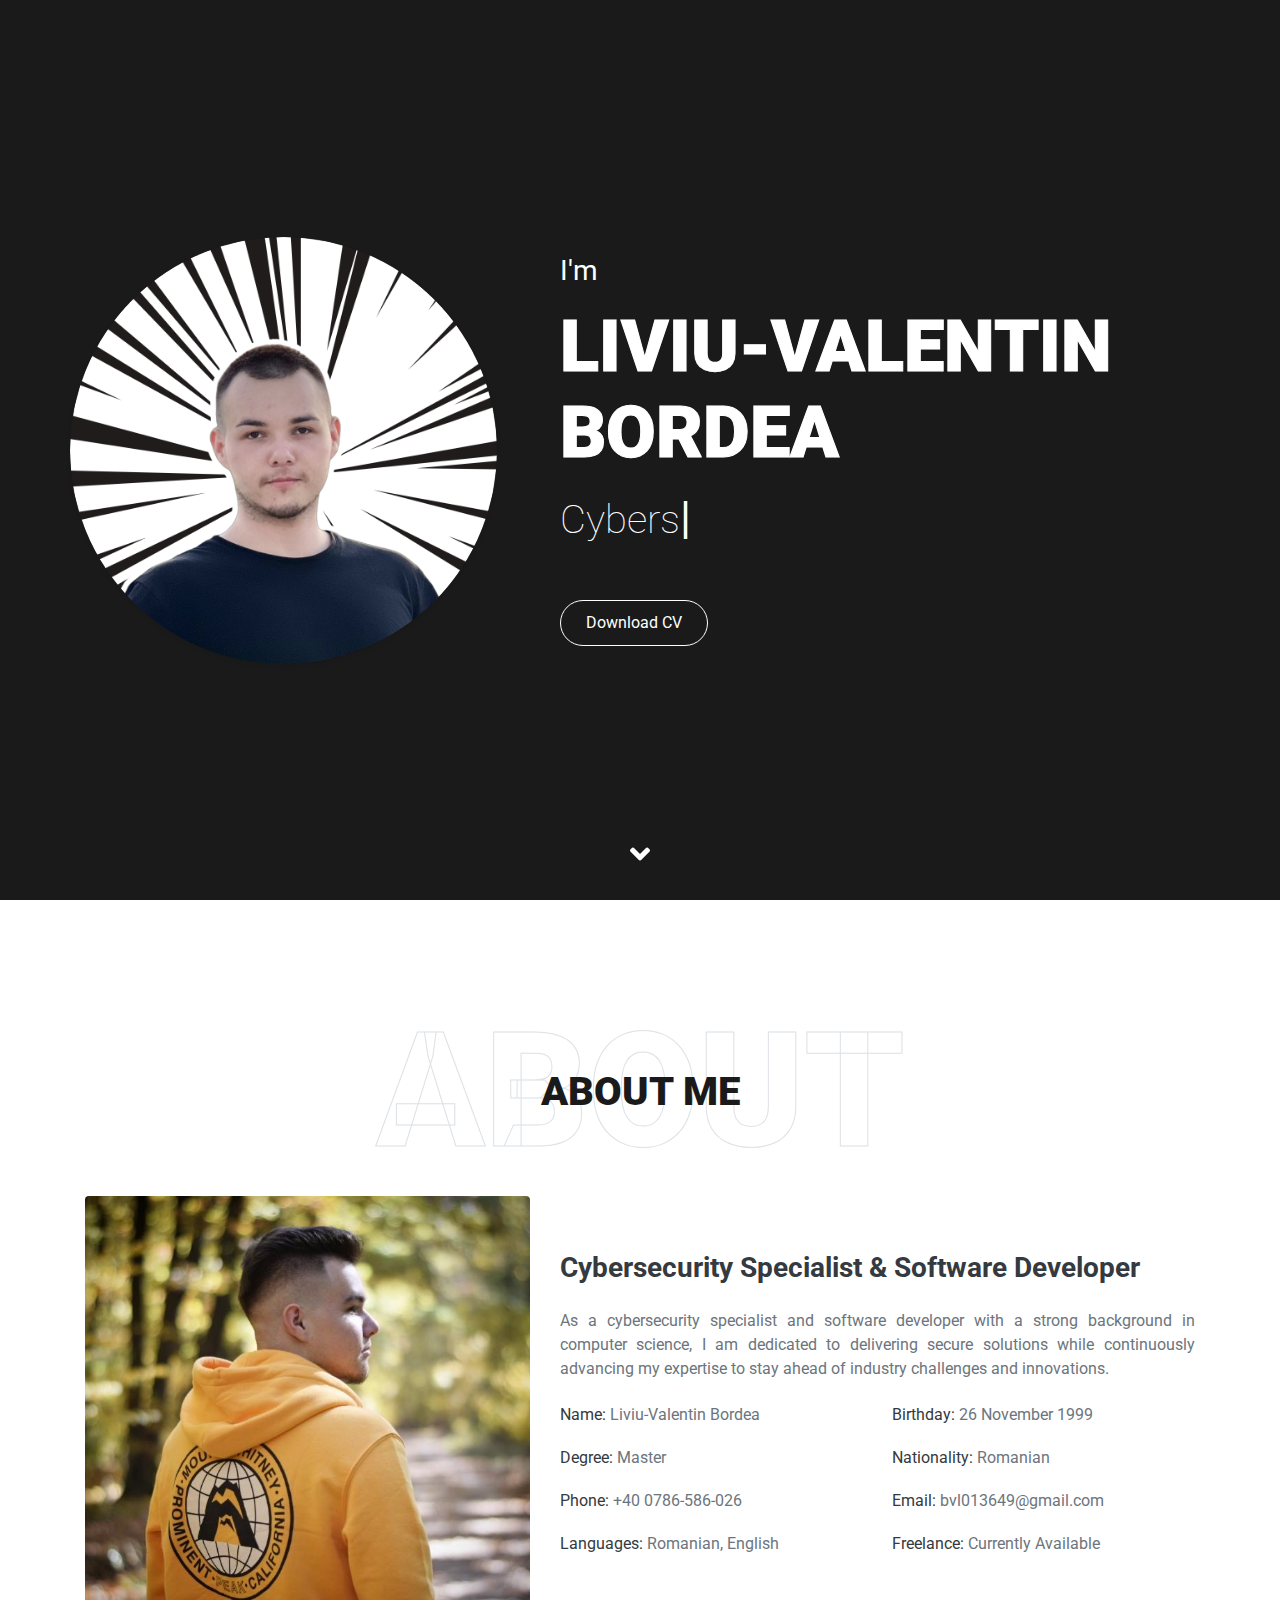
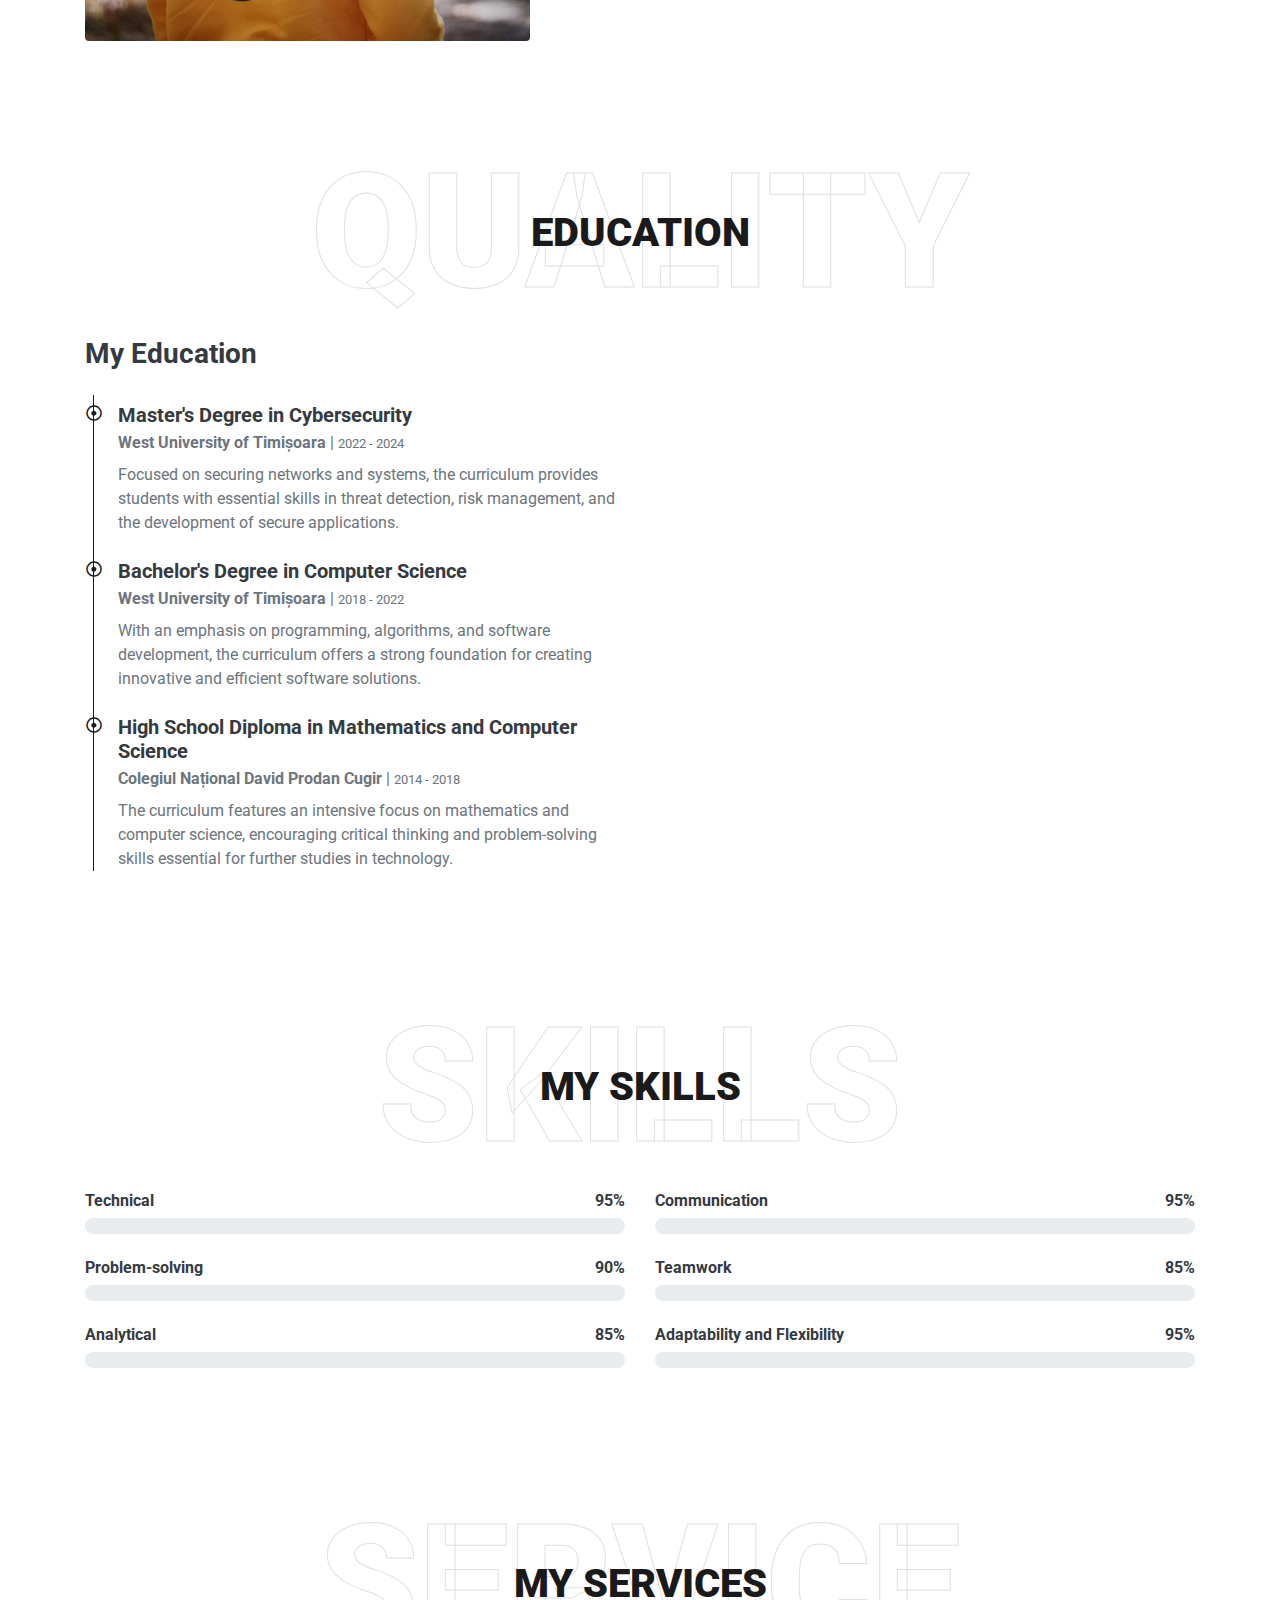
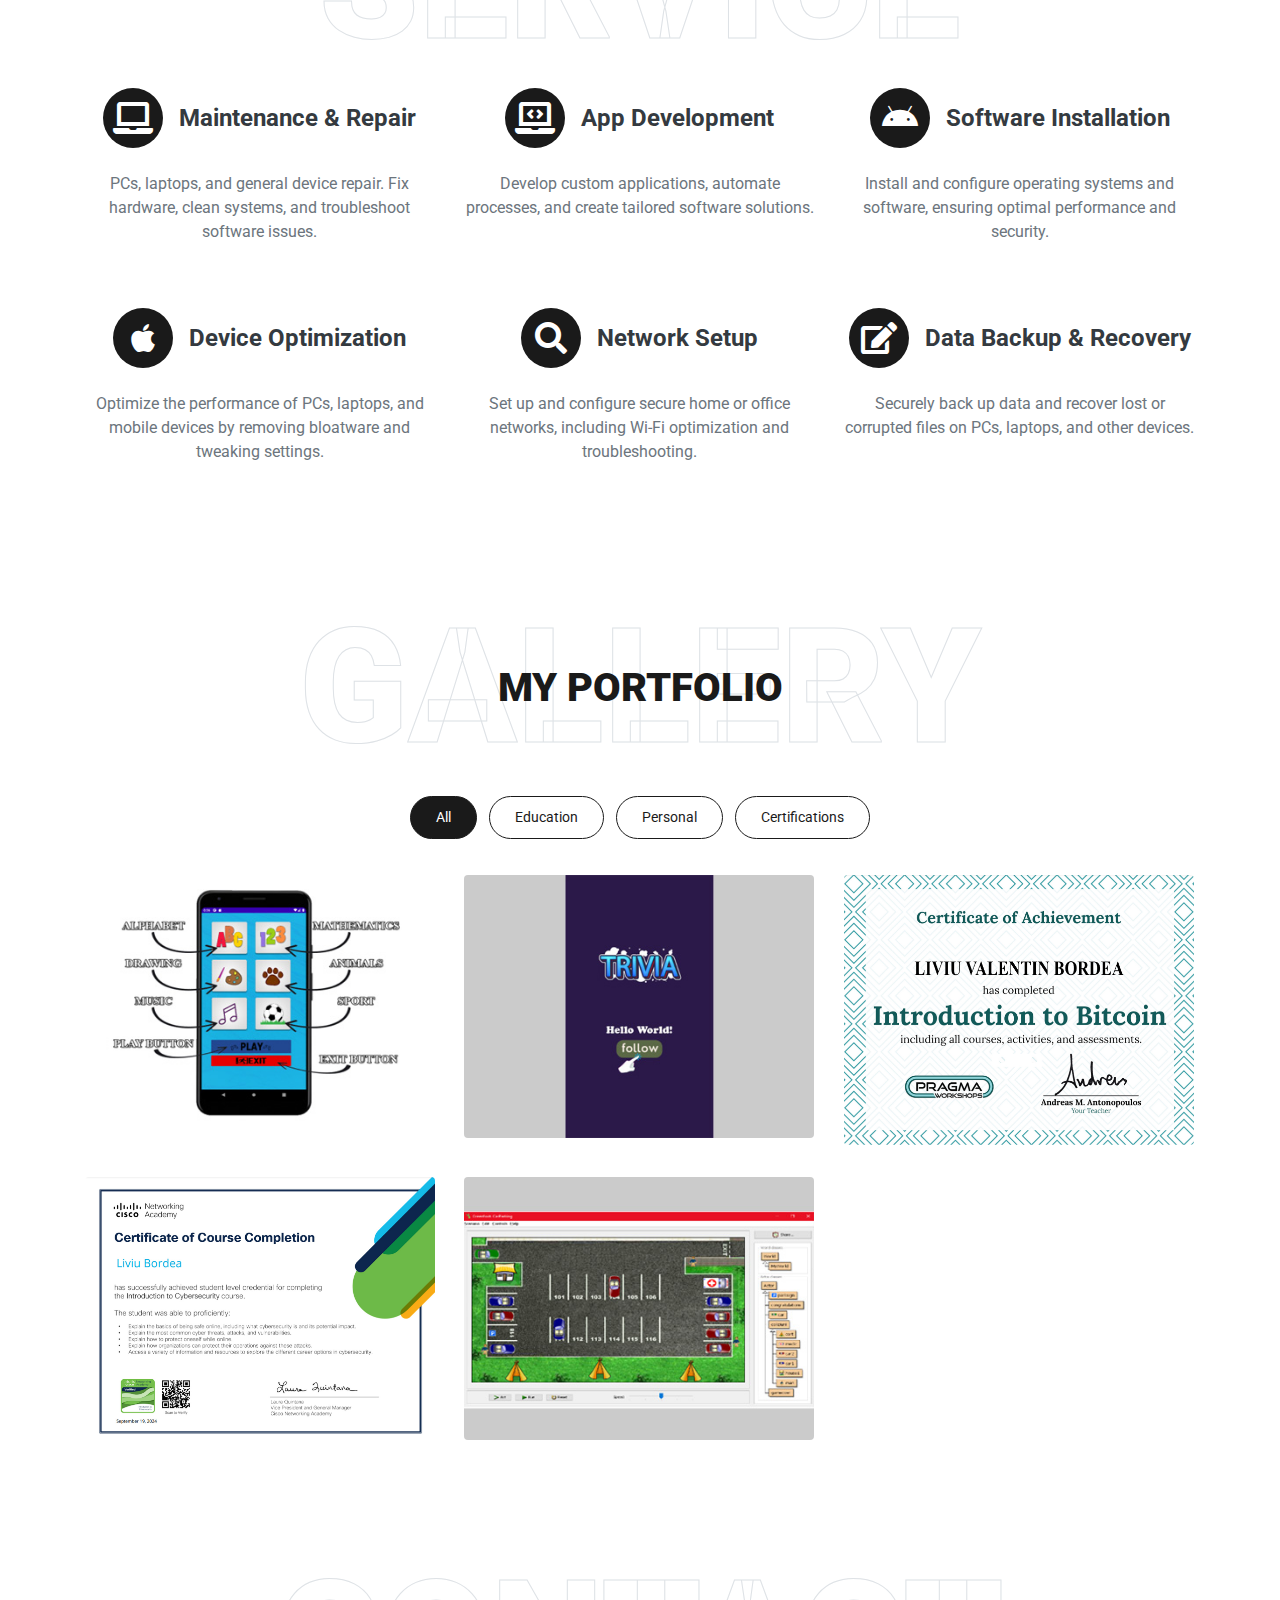
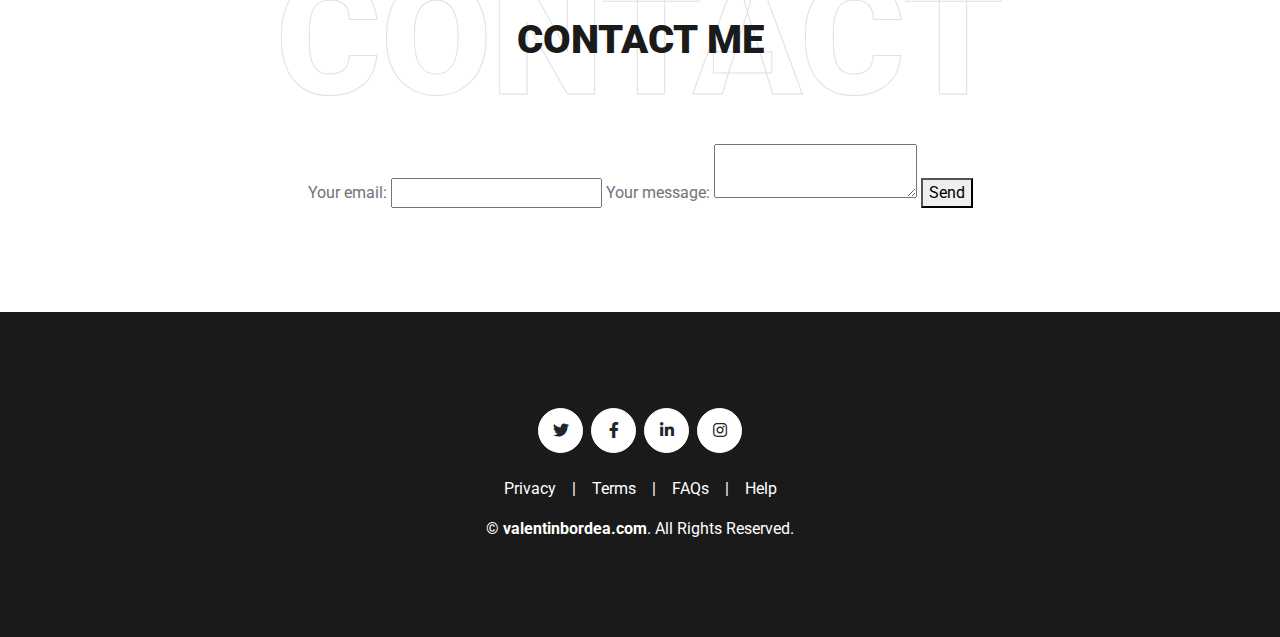
==== index.html @ 72d717d4 "Update index.html" ====
<!DOCTYPE html>
<html lang="en">

<head>
    <meta charset="utf-8">
    <title>Home | vBordea</title>
    <meta content="width=device-width, initial-scale=1.0" name="viewport">

    <!-- Favicon -->
    <link href="img/logo.png" rel="icon">

    <!-- Google Web Fonts -->
    <link rel="preconnect" href="https://fonts.gstatic.com">
    <link href="https://fonts.googleapis.com/css2?family=Roboto:wght@300;400;500;700;900&display=swap" rel="stylesheet"> 

    <!-- Font Awesome -->
    <link href="https://cdnjs.cloudflare.com/ajax/libs/font-awesome/5.10.0/css/all.min.css" rel="stylesheet">

    <!-- Libraries Stylesheet -->
    <link href="lib/owlcarousel/assets/owl.carousel.min.css" rel="stylesheet">
    <link href="lib/lightbox/css/lightbox.min.css" rel="stylesheet">

    <!-- Customized Bootstrap Stylesheet -->
    <link href="css/style.css" rel="stylesheet">
</head>

<body data-spy="scroll" data-target=".navbar" data-offset="51">
    <!-- Navbar Start -->
    <nav class="navbar fixed-top shadow-sm navbar-expand-lg bg-light navbar-light py-3 py-lg-0 px-lg-5">
        <a href="index.html" class="navbar-brand ml-lg-3">
            <h1 class="m-0 display-5"><span class="text-primary">v</span>Bordea</h1>
        </a>
        <button type="button" class="navbar-toggler" data-toggle="collapse" data-target="#navbarCollapse">
            <span class="navbar-toggler-icon"></span>
        </button>
        <div class="collapse navbar-collapse px-lg-3" id="navbarCollapse">
            <div class="navbar-nav m-auto py-0">
                <a href="#home" class="nav-item nav-link active">Home</a>
                <a href="#about" class="nav-item nav-link">About</a>
                <a href="#qualification" class="nav-item nav-link">Quality</a>
                <a href="#skill" class="nav-item nav-link">Skill</a>
                <a href="#service" class="nav-item nav-link">Service</a>
                <a href="#portfolio" class="nav-item nav-link">Portfolio</a>
                <a href="#contact" class="nav-item nav-link">Contact</a>
            </div>
            <a href="" class="btn btn-outline-primary d-none d-lg-block">Hire Me</a>
        </div>
    </nav>
    <!-- Navbar End -->

<!-- Header Start -->
<div class="container-fluid bg-primary d-flex align-items-center mb-5 py-5" id="home" style="min-height: 100vh;">
    <div class="container">
        <div class="row align-items-center">
            <div class="col-lg-5 px-5 pl-lg-0 pb-5 pb-lg-0">
                <img class="img-fluid w-100 rounded-circle shadow-sm" src="img/profile.png" alt="">
            </div>
            <div class="col-lg-7 text-center text-lg-left">
                <h3 class="text-white font-weight-normal mb-3">I'm</h3>
                <h1 class="display-3 text-uppercase mb-2" 
                    style="-webkit-text-stroke: 1px #ffffff; line-height: 1.2;">
                    <span class="text-white">Liviu-Valentin Bordea</span>
                </h1>
                <h1 class="typed-text-output d-inline font-weight-lighter text-white"></h1>
                <div class="typed-text d-none">Cybersecurity Specialist, Software Developer</div>
                <div class="d-flex align-items-center justify-content-center justify-content-lg-start pt-5">
                    <a href="assets/cv.pdf" class="btn btn-outline-light mr-5" download="Valentin - CV.pdf">Download CV</a>
                </div>
            </div>
        </div>
    </div>
</div>
<!-- Header End -->


    <!-- About Start -->
    <div class="container-fluid py-5" id="about">
        <div class="container">
            <div class="position-relative d-flex align-items-center justify-content-center">
                <h1 class="display-1 text-uppercase text-white" style="-webkit-text-stroke: 1px #dee2e6;">About</h1>
                <h1 class="position-absolute text-uppercase text-primary">About Me</h1>
            </div>
            <div class="row align-items-center">
                <div class="col-lg-5 pb-4 pb-lg-0">
                    <img class="img-fluid rounded w-100" src="img/about.jpg" alt="">
                </div>
                <div class="col-lg-7">
                    <h3 class="mb-4">Cybersecurity Specialist & Software Developer</h3>
                    <p style="text-align: justify;">As a cybersecurity specialist and software developer with a strong background in computer science, I am dedicated to delivering secure solutions while continuously advancing my expertise to stay ahead of industry challenges and innovations.</p>
                    <div class="row mb-3">
                        <div class="col-sm-6 py-2"><h6>Name: <span class="text-secondary">Liviu-Valentin Bordea</span></h6></div>
                        <div class="col-sm-6 py-2"><h6>Birthday: <span class="text-secondary">26 November 1999</span></h6></div>
                        <div class="col-sm-6 py-2"><h6>Degree: <span class="text-secondary">Master</span></h6></div>
                        <div class="col-sm-6 py-2"><h6>Nationality: <span class="text-secondary">Romanian</span></h6></div>
                        <div class="col-sm-6 py-2"><h6>Phone: <span class="text-secondary">+40 0786-586-026</span></h6></div>
                        <div class="col-sm-6 py-2"><h6>Email: <span class="text-secondary">bvl013649@gmail.com</span></h6></div>
                        <div class="col-sm-6 py-2"><h6>Languages: <span class="text-secondary">Romanian, English</span></h6></div>
                        <div class="col-sm-6 py-2"><h6>Freelance: <span class="text-secondary">Currently Available</span></h6></div>
                    </div>
                </div>
            </div>
        </div>
    </div>
    <!-- About End -->


<!-- Qualification Start -->
<div class="container-fluid py-5" id="qualification">
    <div class="container">
        <div class="position-relative d-flex align-items-center justify-content-center">
            <h1 class="display-1 text-uppercase text-white" style="-webkit-text-stroke: 1px #dee2e6;">Quality</h1>
            <h1 class="position-absolute text-uppercase text-primary">Education</h1>
        </div>
        <div class="row align-items-center">
            <div class="col-lg-6">
                <h3 class="mb-4">My Education</h3>
                <div class="border-left border-primary pt-2 pl-4 ml-2">
                    <div class="position-relative mb-4">
                        <i class="far fa-dot-circle text-primary position-absolute" style="top: 2px; left: -32px;"></i>
                        <h5 class="font-weight-bold mb-1">Master's Degree in Cybersecurity</h5>
                        <p class="mb-2"><strong>West University of Timișoara</strong> | <small>2022 - 2024</small></p>
                        <p>Focused on securing networks and systems, the curriculum provides students with essential skills in threat detection, risk management, and the development of secure applications.</p>
                    </div>
                    <div class="position-relative mb-4">
                        <i class="far fa-dot-circle text-primary position-absolute" style="top: 2px; left: -32px;"></i>
                        <h5 class="font-weight-bold mb-1">Bachelor's Degree in Computer Science</h5>
                        <p class="mb-2"><strong>West University of Timișoara</strong> | <small>2018 - 2022</small></p>
                        <p>With an emphasis on programming, algorithms, and software development, the curriculum offers a strong foundation for creating innovative and efficient software solutions.</p>
                    </div>
                    <div class="position-relative mb-4">
                        <i class="far fa-dot-circle text-primary position-absolute" style="top: 2px; left: -32px;"></i>
                        <h5 class="font-weight-bold mb-1">High School Diploma in Mathematics and Computer Science</h5>
                        <p class="mb-2"><strong>Colegiul Național David Prodan Cugir</strong> | <small>2014 - 2018</small></p>
                        <p>The curriculum features an intensive focus on mathematics and computer science, encouraging critical thinking and problem-solving skills essential for further studies in technology.</p>
                    </div>
                </div>
            </div>
        </div>
    </div>
</div>
<!-- Qualification End -->

<!-- Skill Start -->
<div class="container-fluid py-5" id="skill">
    <div class="container">
        <div class="position-relative d-flex align-items-center justify-content-center">
            <h1 class="display-1 text-uppercase text-white" style="-webkit-text-stroke: 1px #dee2e6;">Skills</h1>
            <h1 class="position-absolute text-uppercase text-primary">My Skills</h1>
        </div>
        <div class="row align-items-center">
            <div class="col-md-6">
                <div class="skill mb-4">
                    <div class="d-flex justify-content-between">
                        <h6 class="font-weight-bold">Technical</h6>
                        <h6 class="font-weight-bold">95%</h6>
                    </div>
                    <div class="progress">
                        <div class="progress-bar bg-primary" role="progressbar" aria-valuenow="95" aria-valuemin="0" aria-valuemax="100"></div>
                    </div>
                </div>
                <div class="skill mb-4">
                    <div class="d-flex justify-content-between">
                        <h6 class="font-weight-bold">Problem-solving</h6>
                        <h6 class="font-weight-bold">90%</h6>
                    </div>
                    <div class="progress">
                        <div class="progress-bar bg-warning" role="progressbar" aria-valuenow="85" aria-valuemin="0" aria-valuemax="100"></div>
                    </div>
                </div>
                <div class="skill mb-4">
                    <div class="d-flex justify-content-between">
                        <h6 class="font-weight-bold">Analytical</h6>
                        <h6 class="font-weight-bold">85%</h6>
                    </div>
                    <div class="progress">
                        <div class="progress-bar bg-danger" role="progressbar" aria-valuenow="90" aria-valuemin="0" aria-valuemax="100"></div>
                    </div>
                </div>
            </div>
            <div class="col-md-6">
                <div class="skill mb-4">
                    <div class="d-flex justify-content-between">
                        <h6 class="font-weight-bold">Communication</h6>
                        <h6 class="font-weight-bold">95%</h6>
                    </div>
                    <div class="progress">
                        <div class="progress-bar bg-danger" role="progressbar" aria-valuenow="90" aria-valuemin="0" aria-valuemax="100"></div>
                    </div>
                </div>
                <div class="skill mb-4">
                    <div class="d-flex justify-content-between">
                        <h6 class="font-weight-bold">Teamwork</h6>
                        <h6 class="font-weight-bold">85%</h6>
                    </div>
                    <div class="progress">
                        <div class="progress-bar bg-dark" role="progressbar" aria-valuenow="95" aria-valuemin="0" aria-valuemax="100"></div>
                    </div>
                </div>
                <div class="skill mb-4">
                    <div class="d-flex justify-content-between">
                        <h6 class="font-weight-bold">Adaptability and Flexibility</h6>
                        <h6 class="font-weight-bold">95%</h6>
                    </div>
                    <div class="progress">
                        <div class="progress-bar bg-info" role="progressbar" aria-valuenow="85" aria-valuemin="0" aria-valuemax="100"></div>
                    </div>
                </div>
            </div>
        </div>
    </div>
</div>
<!-- Skill End -->


   <!-- Services Start -->
<div class="container-fluid pt-5" id="service">
    <div class="container">
        <div class="position-relative d-flex align-items-center justify-content-center">
            <h1 class="display-1 text-uppercase text-white" style="-webkit-text-stroke: 1px #dee2e6;">Service</h1>
            <h1 class="position-absolute text-uppercase text-primary">My Services</h1>
        </div>
        <div class="row pb-3">
            <div class="col-lg-4 col-md-6 text-center mb-5">
                <div class="d-flex align-items-center justify-content-center mb-4">
                    <i class="fa fa-2x fa-laptop service-icon bg-primary text-white mr-3"></i>
                    <h4 class="font-weight-bold m-0">Maintenance & Repair</h4>
                </div>
                <p>PCs, laptops, and general device repair. Fix hardware, clean systems, and troubleshoot software issues.</p>
            </div>
            <div class="col-lg-4 col-md-6 text-center mb-5">
                <div class="d-flex align-items-center justify-content-center mb-4">
                    <i class="fa fa-2x fa-laptop-code service-icon bg-primary text-white mr-3"></i>
                    <h4 class="font-weight-bold m-0">App Development</h4>
                </div>
                <p>Develop custom applications, automate processes, and create tailored software solutions.</p>
            </div>
            <div class="col-lg-4 col-md-6 text-center mb-5">
                <div class="d-flex align-items-center justify-content-center mb-4">
                    <i class="fab fa-2x fa-android service-icon bg-primary text-white mr-3"></i>
                    <h4 class="font-weight-bold m-0">Software Installation</h4>
                </div>
                <p>Install and configure operating systems and software, ensuring optimal performance and security.</p>
            </div>
            <div class="col-lg-4 col-md-6 text-center mb-5">
                <div class="d-flex align-items-center justify-content-center mb-4">
                    <i class="fab fa-2x fa-apple service-icon bg-primary text-white mr-3"></i>
                    <h4 class="font-weight-bold m-0">Device Optimization</h4>
                </div>
                <p>Optimize the performance of PCs, laptops, and mobile devices by removing bloatware and tweaking settings.</p>
            </div>
            <div class="col-lg-4 col-md-6 text-center mb-5">
                <div class="d-flex align-items-center justify-content-center mb-4">
                    <i class="fa fa-2x fa-search service-icon bg-primary text-white mr-3"></i>
                    <h4 class="font-weight-bold m-0">Network Setup</h4>
                </div>
                <p>Set up and configure secure home or office networks, including Wi-Fi optimization and troubleshooting.</p>
            </div>
            <div class="col-lg-4 col-md-6 text-center mb-5">
                <div class="d-flex align-items-center justify-content-center mb-4">
                    <i class="fa fa-2x fa-edit service-icon bg-primary text-white mr-3"></i>
                    <h4 class="font-weight-bold m-0">Data Backup & Recovery</h4>
                </div>
                <p>Securely back up data and recover lost or corrupted files on PCs, laptops, and other devices.</p>
            </div>
        </div>
    </div>
</div>
<!-- Services End -->



    <!-- Portfolio Start -->
    <div class="container-fluid pt-5 pb-3" id="portfolio">
        <div class="container">
            <div class="position-relative d-flex align-items-center justify-content-center">
                <h1 class="display-1 text-uppercase text-white" style="-webkit-text-stroke: 1px #dee2e6;">Gallery</h1>
                <h1 class="position-absolute text-uppercase text-primary">My Portfolio</h1>
            </div>
            <div class="row">
                <div class="col-12 text-center mb-2">
                    <ul class="list-inline mb-4" id="portfolio-flters">
                        <li class="btn btn-sm btn-outline-primary m-1 active"  data-filter="*">All</li>
                        <li class="btn btn-sm btn-outline-primary m-1" data-filter=".first">Education</li>
                        <li class="btn btn-sm btn-outline-primary m-1" data-filter=".second">Personal</li>
                        <li class="btn btn-sm btn-outline-primary m-1" data-filter=".third">Certifications</li>
                    </ul>
                </div>
            </div>
            <div class="row portfolio-container">
                <div class="col-lg-4 col-md-6 mb-4 portfolio-item first">
                    <div class="position-relative overflow-hidden mb-2">
                        <img class="img-fluid rounded w-100" src="img/portfolio-1.jpg" alt="">
                        <div class="portfolio-btn bg-primary d-flex align-items-center justify-content-center">
                            <a href="img/portfolio-1.jpg" data-lightbox="portfolio">
                                <i class="fa fa-plus text-white" style="font-size: 60px;"></i>
                            </a>
                        </div>
                    </div>
                </div>
                <div class="col-lg-4 col-md-6 mb-4 portfolio-item second">
                    <div class="position-relative overflow-hidden mb-2">
                        <img class="img-fluid rounded w-100" src="img/portfolio-2.jpg" alt="">
                        <div class="portfolio-btn bg-primary d-flex align-items-center justify-content-center">
                            <a href="img/portfolio-2.jpg" data-lightbox="portfolio">
                                <i class="fa fa-plus text-white" style="font-size: 60px;"></i>
                            </a>
                        </div>
                    </div>
                </div>
                <div class="col-lg-4 col-md-6 mb-4 portfolio-item third">
                    <div class="position-relative overflow-hidden mb-2">
                        <img class="img-fluid rounded w-100" src="img/portfolio-3.jpg" alt="">
                        <div class="portfolio-btn bg-primary d-flex align-items-center justify-content-center">
                            <a href="img/portfolio-3.jpg" data-lightbox="portfolio">
                                <i class="fa fa-plus text-white" style="font-size: 60px;"></i>
                            </a>
                        </div>
                    </div>
                </div>
                <div class="col-lg-4 col-md-6 mb-4 portfolio-item third">
                    <div class="position-relative overflow-hidden mb-2">
                        <img class="img-fluid rounded w-100" src="img/portfolio-5.jpg" alt="">
                        <div class="portfolio-btn bg-primary d-flex align-items-center justify-content-center">
                            <a href="img/portfolio-5.jpg" data-lightbox="portfolio">
                                <i class="fa fa-plus text-white" style="font-size: 60px;"></i>
                            </a>
                        </div>
                    </div>
                </div>
                <div class="col-lg-4 col-md-6 mb-4 portfolio-item first">
                    <div class="position-relative overflow-hidden mb-2">
                        <img class="img-fluid rounded w-100" src="img/portfolio-4.jpg" alt="">
                        <div class="portfolio-btn bg-primary d-flex align-items-center justify-content-center">
                            <a href="img/portfolio-4.jpg" data-lightbox="portfolio">
                                <i class="fa fa-plus text-white" style="font-size: 60px;"></i>
                            </a>
                        </div>
                    </div>
                </div>
            </div>
        </div>
    </div>
    <!-- Portfolio End -->

    <!-- Contact Start -->
    <div class="container-fluid py-5" id="contact">
        <div class="container">
            <div class="position-relative d-flex align-items-center justify-content-center">
                <h1 class="display-1 text-uppercase text-white" style="-webkit-text-stroke: 1px #dee2e6;">Contact</h1>
                <h1 class="position-absolute text-uppercase text-primary">Contact Me</h1>
            </div>
            <div class="row justify-content-center">
                <div class="col-lg-8">
                    <div class="contact-form text-center">
                        <div id="success"></div>
                    
                        <form action="https://formspree.io/f/mldjnpjy" method="POST">
                            <label>
                              Your email:
                              <input type="email" name="email" required>
                            </label>
                            <label>
                              Your message:
                              <textarea name="message" required></textarea>
                            </label>
                            <!-- your other form fields go here -->
                            <button type="submit">Send</button>
                          </form>
                          
                    </div>
                </div>
            </div>
        </div>
    </div>
    <!-- Contact End -->


    <!-- Footer Start -->
    <div class="container-fluid bg-primary text-white mt-5 py-5 px-sm-3 px-md-5">
        <div class="container text-center py-5">
            <div class="d-flex justify-content-center mb-4">
                <a class="btn btn-light btn-social mr-2" href="#"><i class="fab fa-twitter"></i></a>
                <a class="btn btn-light btn-social mr-2" href="https://www.facebook.com/valentin.bordea.90"><i class="fab fa-facebook-f"></i></a>
                <a class="btn btn-light btn-social mr-2" href="https://www.linkedin.com/in/bordeavalentin"><i class="fab fa-linkedin-in"></i></a>
                <a class="btn btn-light btn-social" href="https://www.instagram.com/valentinbordea/"><i class="fab fa-instagram"></i></a>
            </div>
            <div class="d-flex justify-content-center mb-3">
                <a class="text-white" href="#">Privacy</a>
                <span class="px-3">|</span>
                <a class="text-white" href="#">Terms</a>
                <span class="px-3">|</span>
                <a class="text-white" href="#">FAQs</a>
                <span class="px-3">|</span>
                <a class="text-white" href="#">Help</a>
            </div>
            <p class="m-0">&copy; <a class="text-white font-weight-bold" href="#">valentinbordea.com</a>. All Rights Reserved.
            </p>
        </div>
    </div>
    <!-- Footer End -->

    <!-- Scroll to Bottom -->
    <i class="fa fa-2x fa-angle-down text-white scroll-to-bottom"></i>

    <!-- Back to Top -->
    <a href="#" class="btn btn-outline-dark px-0 back-to-top"><i class="fa fa-angle-double-up"></i></a>


    <!-- JavaScript Libraries -->
    <script src="https://code.jquery.com/jquery-3.4.1.min.js"></script>
    <script src="https://stackpath.bootstrapcdn.com/bootstrap/4.4.1/js/bootstrap.bundle.min.js"></script>
    <script src="lib/typed/typed.min.js"></script>
    <script src="lib/easing/easing.min.js"></script>
    <script src="lib/waypoints/waypoints.min.js"></script>
    <script src="lib/owlcarousel/owl.carousel.min.js"></script>
    <script src="lib/isotope/isotope.pkgd.min.js"></script>
    <script src="lib/lightbox/js/lightbox.min.js"></script>

    <!-- Template Javascript -->
    <script src="js/main.js"></script>
</body>

</html>
---- css/style.css ----
/******* Bootstrap Theming ********/
/*!
 * Bootstrap v4.5.3 (https://getbootstrap.com/)
 * Copyright 2011-2020 The Bootstrap Authors
 * Copyright 2011-2020 Twitter, Inc.
 * Licensed under MIT (https://github.com/twbs/bootstrap/blob/main/LICENSE)
 */
:root {
  --blue: #007bff;
  --indigo: #6610f2;
  --purple: #6f42c1;
  --pink: #e83e8c;
  --red: #dc3545;
  --orange: #fd7e14;
  --yellow: #ffc107;
  --green: #28a745;
  --teal: #20c997;
  --cyan: #17a2b8;
  --white: #fff;
  --gray: #6c757d;
  --gray-dark: #343a40;
  --primary: #1A1A1A;
  --secondary: #6c757d;
  --success: #28a745;
  --info: #17a2b8;
  --warning: #ffc107;
  --danger: #dc3545;
  --light: #ffffff;
  --dark: #343a40;
  --breakpoint-xs: 0;
  --breakpoint-sm: 576px;
  --breakpoint-md: 768px;
  --breakpoint-lg: 992px;
  --breakpoint-xl: 1200px;
  --font-family-sans-serif: "Roboto", sans-serif;
  --font-family-monospace: SFMono-Regular, Menlo, Monaco, Consolas, "Liberation Mono", "Courier New", monospace;
}

*,
*::before,
*::after {
  box-sizing: border-box;
}

html {
  font-family: sans-serif;
  line-height: 1.15;
  -webkit-text-size-adjust: 100%;
  -webkit-tap-highlight-color: rgba(0, 0, 0, 0);
}

article, aside, figcaption, figure, footer, header, hgroup, main, nav, section {
  display: block;
}

body {
  margin: 0;
  font-family: "Roboto", sans-serif;
  font-size: 1rem;
  font-weight: 400;
  line-height: 1.5;
  color: #6c757d;
  text-align: left;
  background-color: #ffffff;
}

[tabindex="-1"]:focus:not(:focus-visible) {
  outline: 0 !important;
}

hr {
  box-sizing: content-box;
  height: 0;
  overflow: visible;
}

h1, h2, h3, h4, h5, h6 {
  margin-top: 0;
  margin-bottom: 0.5rem;
}

p {
  margin-top: 0;
  margin-bottom: 1rem;
}

abbr[title],
abbr[data-original-title] {
  text-decoration: underline;
  text-decoration: underline dotted;
  cursor: help;
  border-bottom: 0;
  text-decoration-skip-ink: none;
}

address {
  margin-bottom: 1rem;
  font-style: normal;
  line-height: inherit;
}

ol,
ul,
dl {
  margin-top: 0;
  margin-bottom: 1rem;
}

ol ol,
ul ul,
ol ul,
ul ol {
  margin-bottom: 0;
}

dt {
  font-weight: 700;
}

dd {
  margin-bottom: .5rem;
  margin-left: 0;
}

blockquote {
  margin: 0 0 1rem;
}

b,
strong {
  font-weight: bolder;
}

small {
  font-size: 80%;
}

sub,
sup {
  position: relative;
  font-size: 75%;
  line-height: 0;
  vertical-align: baseline;
}

sub {
  bottom: -.25em;
}

sup {
  top: -.5em;
}

a {
  color: #1A1A1A;
  text-decoration: none;
  background-color: transparent;
}

a:hover {
  color: #078571;
  text-decoration: underline;
}

a:not([href]):not([class]) {
  color: inherit;
  text-decoration: none;
}

a:not([href]):not([class]):hover {
  color: inherit;
  text-decoration: none;
}

pre,
code,
kbd,
samp {
  font-family: SFMono-Regular, Menlo, Monaco, Consolas, "Liberation Mono", "Courier New", monospace;
  font-size: 1em;
}

pre {
  margin-top: 0;
  margin-bottom: 1rem;
  overflow: auto;
  -ms-overflow-style: scrollbar;
}

figure {
  margin: 0 0 1rem;
}

img {
  vertical-align: middle;
  border-style: none;
}

svg {
  overflow: hidden;
  vertical-align: middle;
}

table {
  border-collapse: collapse;
}

caption {
  padding-top: 0.75rem;
  padding-bottom: 0.75rem;
  color: #6c757d;
  text-align: left;
  caption-side: bottom;
}

th {
  text-align: inherit;
  text-align: -webkit-match-parent;
}

label {
  display: inline-block;
  margin-bottom: 0.5rem;
}

button {
  border-radius: 0;
}

button:focus {
  outline: 1px dotted;
  outline: 5px auto -webkit-focus-ring-color;
}

input,
button,
select,
optgroup,
textarea {
  margin: 0;
  font-family: inherit;
  font-size: inherit;
  line-height: inherit;
}

button,
input {
  overflow: visible;
}

button,
select {
  text-transform: none;
}

[role="button"] {
  cursor: pointer;
}

select {
  word-wrap: normal;
}

button,
[type="button"],
[type="reset"],
[type="submit"] {
  -webkit-appearance: button;
}

button:not(:disabled),
[type="button"]:not(:disabled),
[type="reset"]:not(:disabled),
[type="submit"]:not(:disabled) {
  cursor: pointer;
}

button::-moz-focus-inner,
[type="button"]::-moz-focus-inner,
[type="reset"]::-moz-focus-inner,
[type="submit"]::-moz-focus-inner {
  padding: 0;
  border-style: none;
}

input[type="radio"],
input[type="checkbox"] {
  box-sizing: border-box;
  padding: 0;
}

textarea {
  overflow: auto;
  resize: vertical;
}

fieldset {
  min-width: 0;
  padding: 0;
  margin: 0;
  border: 0;
}

legend {
  display: block;
  width: 100%;
  max-width: 100%;
  padding: 0;
  margin-bottom: .5rem;
  font-size: 1.5rem;
  line-height: inherit;
  color: inherit;
  white-space: normal;
}

@media (max-width: 1200px) {
  legend {
    font-size: calc(1.275rem + 0.3vw) ;
  }
}

progress {
  vertical-align: baseline;
}

[type="number"]::-webkit-inner-spin-button,
[type="number"]::-webkit-outer-spin-button {
  height: auto;
}

[type="search"] {
  outline-offset: -2px;
  -webkit-appearance: none;
}

[type="search"]::-webkit-search-decoration {
  -webkit-appearance: none;
}

::-webkit-file-upload-button {
  font: inherit;
  -webkit-appearance: button;
}

output {
  display: inline-block;
}

summary {
  display: list-item;
  cursor: pointer;
}

template {
  display: none;
}

[hidden] {
  display: none !important;
}

h1, h2, h3, h4, h5, h6,
.h1, .h2, .h3, .h4, .h5, .h6 {
  margin-bottom: 0.5rem;
  font-weight: 500;
  line-height: 1.2;
  color: #343a40;
}

h1, .h1 {
  font-size: 2.5rem;
}

@media (max-width: 1200px) {
  h1, .h1 {
    font-size: calc(1.375rem + 1.5vw) ;
  }
}

h2, .h2 {
  font-size: 2rem;
}

@media (max-width: 1200px) {
  h2, .h2 {
    font-size: calc(1.325rem + 0.9vw) ;
  }
}

h3, .h3 {
  font-size: 1.75rem;
}

@media (max-width: 1200px) {
  h3, .h3 {
    font-size: calc(1.3rem + 0.6vw) ;
  }
}

h4, .h4 {
  font-size: 1.5rem;
}

@media (max-width: 1200px) {
  h4, .h4 {
    font-size: calc(1.275rem + 0.3vw) ;
  }
}

h5, .h5 {
  font-size: 1.25rem;
}

h6, .h6 {
  font-size: 1rem;
}

.lead {
  font-size: 1.25rem;
  font-weight: 300;
}

.display-1 {
  font-size: 10rem;
  font-weight: 300;
  line-height: 1.2;
}

@media (max-width: 1200px) {
  .display-1 {
    font-size: calc(2.125rem + 10.5vw) ;
  }
}

.display-2 {
  font-size: 5.5rem;
  font-weight: 300;
  line-height: 1.2;
}

@media (max-width: 1200px) {
  .display-2 {
    font-size: calc(1.675rem + 5.1vw) ;
  }
}

.display-3 {
  font-size: 4.5rem;
  font-weight: 300;
  line-height: 1.2;
}

@media (max-width: 1200px) {
  .display-3 {
    font-size: calc(1.575rem + 3.9vw) ;
  }
}

.display-4 {
  font-size: 3.5rem;
  font-weight: 300;
  line-height: 1.2;
}

@media (max-width: 1200px) {
  .display-4 {
    font-size: calc(1.475rem + 2.7vw) ;
  }
}

hr {
  margin-top: 1rem;
  margin-bottom: 1rem;
  border: 0;
  border-top: 1px solid rgba(0, 0, 0, 0.1);
}

small,
.small {
  font-size: 80%;
  font-weight: 400;
}

mark,
.mark {
  padding: 0.2em;
  background-color: #fcf8e3;
}

.list-unstyled {
  padding-left: 0;
  list-style: none;
}

.list-inline {
  padding-left: 0;
  list-style: none;
}

.list-inline-item {
  display: inline-block;
}

.list-inline-item:not(:last-child) {
  margin-right: 0.5rem;
}

.initialism {
  font-size: 90%;
  text-transform: uppercase;
}

.blockquote {
  margin-bottom: 1rem;
  font-size: 1.25rem;
}

.blockquote-footer {
  display: block;
  font-size: 80%;
  color: #6c757d;
}

.blockquote-footer::before {
  content: "\2014\00A0";
}

.img-fluid {
  max-width: 100%;
  height: auto;
}

.img-thumbnail {
  padding: 0.25rem;
  background-color: #ffffff;
  border: 1px solid #dee2e6;
  border-radius: 0.25rem;
  max-width: 100%;
  height: auto;
}

.figure {
  display: inline-block;
}

.figure-img {
  margin-bottom: 0.5rem;
  line-height: 1;
}

.figure-caption {
  font-size: 90%;
  color: #6c757d;
}

code {
  font-size: 87.5%;
  color: #e83e8c;
  word-wrap: break-word;
}

a > code {
  color: inherit;
}

kbd {
  padding: 0.2rem 0.4rem;
  font-size: 87.5%;
  color: #fff;
  background-color: #212529;
  border-radius: 0.2rem;
}

kbd kbd {
  padding: 0;
  font-size: 100%;
  font-weight: 700;
}

pre {
  display: block;
  font-size: 87.5%;
  color: #212529;
}

pre code {
  font-size: inherit;
  color: inherit;
  word-break: normal;
}

.pre-scrollable {
  max-height: 340px;
  overflow-y: scroll;
}

.container,
.container-fluid,
.container-sm,
.container-md,
.container-lg,
.container-xl {
  width: 100%;
  padding-right: 15px;
  padding-left: 15px;
  margin-right: auto;
  margin-left: auto;
}

@media (min-width: 576px) {
  .container, .container-sm {
    max-width: 540px;
  }
}

@media (min-width: 768px) {
  .container, .container-sm, .container-md {
    max-width: 720px;
  }
}

@media (min-width: 992px) {
  .container, .container-sm, .container-md, .container-lg {
    max-width: 960px;
  }
}

@media (min-width: 1200px) {
  .container, .container-sm, .container-md, .container-lg, .container-xl {
    max-width: 1140px;
  }
}

.row {
  display: flex;
  flex-wrap: wrap;
  margin-right: -15px;
  margin-left: -15px;
}

.no-gutters {
  margin-right: 0;
  margin-left: 0;
}

.no-gutters > .col,
.no-gutters > [class*="col-"] {
  padding-right: 0;
  padding-left: 0;
}

.col-1, .col-2, .col-3, .col-4, .col-5, .col-6, .col-7, .col-8, .col-9, .col-10, .col-11, .col-12, .col,
.col-auto, .col-sm-1, .col-sm-2, .col-sm-3, .col-sm-4, .col-sm-5, .col-sm-6, .col-sm-7, .col-sm-8, .col-sm-9, .col-sm-10, .col-sm-11, .col-sm-12, .col-sm,
.col-sm-auto, .col-md-1, .col-md-2, .col-md-3, .col-md-4, .col-md-5, .col-md-6, .col-md-7, .col-md-8, .col-md-9, .col-md-10, .col-md-11, .col-md-12, .col-md,
.col-md-auto, .col-lg-1, .col-lg-2, .col-lg-3, .col-lg-4, .col-lg-5, .col-lg-6, .col-lg-7, .col-lg-8, .col-lg-9, .col-lg-10, .col-lg-11, .col-lg-12, .col-lg,
.col-lg-auto, .col-xl-1, .col-xl-2, .col-xl-3, .col-xl-4, .col-xl-5, .col-xl-6, .col-xl-7, .col-xl-8, .col-xl-9, .col-xl-10, .col-xl-11, .col-xl-12, .col-xl,
.col-xl-auto {
  position: relative;
  width: 100%;
  padding-right: 15px;
  padding-left: 15px;
}

.col {
  flex-basis: 0;
  flex-grow: 1;
  max-width: 100%;
}

.row-cols-1 > * {
  flex: 0 0 100%;
  max-width: 100%;
}

.row-cols-2 > * {
  flex: 0 0 50%;
  max-width: 50%;
}

.row-cols-3 > * {
  flex: 0 0 33.33333%;
  max-width: 33.33333%;
}

.row-cols-4 > * {
  flex: 0 0 25%;
  max-width: 25%;
}

.row-cols-5 > * {
  flex: 0 0 20%;
  max-width: 20%;
}

.row-cols-6 > * {
  flex: 0 0 16.66667%;
  max-width: 16.66667%;
}

.col-auto {
  flex: 0 0 auto;
  width: auto;
  max-width: 100%;
}

.col-1 {
  flex: 0 0 8.33333%;
  max-width: 8.33333%;
}

.col-2 {
  flex: 0 0 16.66667%;
  max-width: 16.66667%;
}

.col-3 {
  flex: 0 0 25%;
  max-width: 25%;
}

.col-4 {
  flex: 0 0 33.33333%;
  max-width: 33.33333%;
}

.col-5 {
  flex: 0 0 41.66667%;
  max-width: 41.66667%;
}

.col-6 {
  flex: 0 0 50%;
  max-width: 50%;
}

.col-7 {
  flex: 0 0 58.33333%;
  max-width: 58.33333%;
}

.col-8 {
  flex: 0 0 66.66667%;
  max-width: 66.66667%;
}

.col-9 {
  flex: 0 0 75%;
  max-width: 75%;
}

.col-10 {
  flex: 0 0 83.33333%;
  max-width: 83.33333%;
}

.col-11 {
  flex: 0 0 91.66667%;
  max-width: 91.66667%;
}

.col-12 {
  flex: 0 0 100%;
  max-width: 100%;
}

.order-first {
  order: -1;
}

.order-last {
  order: 13;
}

.order-0 {
  order: 0;
}

.order-1 {
  order: 1;
}

.order-2 {
  order: 2;
}

.order-3 {
  order: 3;
}

.order-4 {
  order: 4;
}

.order-5 {
  order: 5;
}

.order-6 {
  order: 6;
}

.order-7 {
  order: 7;
}

.order-8 {
  order: 8;
}

.order-9 {
  order: 9;
}

.order-10 {
  order: 10;
}

.order-11 {
  order: 11;
}

.order-12 {
  order: 12;
}

.offset-1 {
  margin-left: 8.33333%;
}

.offset-2 {
  margin-left: 16.66667%;
}

.offset-3 {
  margin-left: 25%;
}

.offset-4 {
  margin-left: 33.33333%;
}

.offset-5 {
  margin-left: 41.66667%;
}

.offset-6 {
  margin-left: 50%;
}

.offset-7 {
  margin-left: 58.33333%;
}

.offset-8 {
  margin-left: 66.66667%;
}

.offset-9 {
  margin-left: 75%;
}

.offset-10 {
  margin-left: 83.33333%;
}

.offset-11 {
  margin-left: 91.66667%;
}

@media (min-width: 576px) {
  .col-sm {
    flex-basis: 0;
    flex-grow: 1;
    max-width: 100%;
  }
  .row-cols-sm-1 > * {
    flex: 0 0 100%;
    max-width: 100%;
  }
  .row-cols-sm-2 > * {
    flex: 0 0 50%;
    max-width: 50%;
  }
  .row-cols-sm-3 > * {
    flex: 0 0 33.33333%;
    max-width: 33.33333%;
  }
  .row-cols-sm-4 > * {
    flex: 0 0 25%;
    max-width: 25%;
  }
  .row-cols-sm-5 > * {
    flex: 0 0 20%;
    max-width: 20%;
  }
  .row-cols-sm-6 > * {
    flex: 0 0 16.66667%;
    max-width: 16.66667%;
  }
  .col-sm-auto {
    flex: 0 0 auto;
    width: auto;
    max-width: 100%;
  }
  .col-sm-1 {
    flex: 0 0 8.33333%;
    max-width: 8.33333%;
  }
  .col-sm-2 {
    flex: 0 0 16.66667%;
    max-width: 16.66667%;
  }
  .col-sm-3 {
    flex: 0 0 25%;
    max-width: 25%;
  }
  .col-sm-4 {
    flex: 0 0 33.33333%;
    max-width: 33.33333%;
  }
  .col-sm-5 {
    flex: 0 0 41.66667%;
    max-width: 41.66667%;
  }
  .col-sm-6 {
    flex: 0 0 50%;
    max-width: 50%;
  }
  .col-sm-7 {
    flex: 0 0 58.33333%;
    max-width: 58.33333%;
  }
  .col-sm-8 {
    flex: 0 0 66.66667%;
    max-width: 66.66667%;
  }
  .col-sm-9 {
    flex: 0 0 75%;
    max-width: 75%;
  }
  .col-sm-10 {
    flex: 0 0 83.33333%;
    max-width: 83.33333%;
  }
  .col-sm-11 {
    flex: 0 0 91.66667%;
    max-width: 91.66667%;
  }
  .col-sm-12 {
    flex: 0 0 100%;
    max-width: 100%;
  }
  .order-sm-first {
    order: -1;
  }
  .order-sm-last {
    order: 13;
  }
  .order-sm-0 {
    order: 0;
  }
  .order-sm-1 {
    order: 1;
  }
  .order-sm-2 {
    order: 2;
  }
  .order-sm-3 {
    order: 3;
  }
  .order-sm-4 {
    order: 4;
  }
  .order-sm-5 {
    order: 5;
  }
  .order-sm-6 {
    order: 6;
  }
  .order-sm-7 {
    order: 7;
  }
  .order-sm-8 {
    order: 8;
  }
  .order-sm-9 {
    order: 9;
  }
  .order-sm-10 {
    order: 10;
  }
  .order-sm-11 {
    order: 11;
  }
  .order-sm-12 {
    order: 12;
  }
  .offset-sm-0 {
    margin-left: 0;
  }
  .offset-sm-1 {
    margin-left: 8.33333%;
  }
  .offset-sm-2 {
    margin-left: 16.66667%;
  }
  .offset-sm-3 {
    margin-left: 25%;
  }
  .offset-sm-4 {
    margin-left: 33.33333%;
  }
  .offset-sm-5 {
    margin-left: 41.66667%;
  }
  .offset-sm-6 {
    margin-left: 50%;
  }
  .offset-sm-7 {
    margin-left: 58.33333%;
  }
  .offset-sm-8 {
    margin-left: 66.66667%;
  }
  .offset-sm-9 {
    margin-left: 75%;
  }
  .offset-sm-10 {
    margin-left: 83.33333%;
  }
  .offset-sm-11 {
    margin-left: 91.66667%;
  }
}

@media (min-width: 768px) {
  .col-md {
    flex-basis: 0;
    flex-grow: 1;
    max-width: 100%;
  }
  .row-cols-md-1 > * {
    flex: 0 0 100%;
    max-width: 100%;
  }
  .row-cols-md-2 > * {
    flex: 0 0 50%;
    max-width: 50%;
  }
  .row-cols-md-3 > * {
    flex: 0 0 33.33333%;
    max-width: 33.33333%;
  }
  .row-cols-md-4 > * {
    flex: 0 0 25%;
    max-width: 25%;
  }
  .row-cols-md-5 > * {
    flex: 0 0 20%;
    max-width: 20%;
  }
  .row-cols-md-6 > * {
    flex: 0 0 16.66667%;
    max-width: 16.66667%;
  }
  .col-md-auto {
    flex: 0 0 auto;
    width: auto;
    max-width: 100%;
  }
  .col-md-1 {
    flex: 0 0 8.33333%;
    max-width: 8.33333%;
  }
  .col-md-2 {
    flex: 0 0 16.66667%;
    max-width: 16.66667%;
  }
  .col-md-3 {
    flex: 0 0 25%;
    max-width: 25%;
  }
  .col-md-4 {
    flex: 0 0 33.33333%;
    max-width: 33.33333%;
  }
  .col-md-5 {
    flex: 0 0 41.66667%;
    max-width: 41.66667%;
  }
  .col-md-6 {
    flex: 0 0 50%;
    max-width: 50%;
  }
  .col-md-7 {
    flex: 0 0 58.33333%;
    max-width: 58.33333%;
  }
  .col-md-8 {
    flex: 0 0 66.66667%;
    max-width: 66.66667%;
  }
  .col-md-9 {
    flex: 0 0 75%;
    max-width: 75%;
  }
  .col-md-10 {
    flex: 0 0 83.33333%;
    max-width: 83.33333%;
  }
  .col-md-11 {
    flex: 0 0 91.66667%;
    max-width: 91.66667%;
  }
  .col-md-12 {
    flex: 0 0 100%;
    max-width: 100%;
  }
  .order-md-first {
    order: -1;
  }
  .order-md-last {
    order: 13;
  }
  .order-md-0 {
    order: 0;
  }
  .order-md-1 {
    order: 1;
  }
  .order-md-2 {
    order: 2;
  }
  .order-md-3 {
    order: 3;
  }
  .order-md-4 {
    order: 4;
  }
  .order-md-5 {
    order: 5;
  }
  .order-md-6 {
    order: 6;
  }
  .order-md-7 {
    order: 7;
  }
  .order-md-8 {
    order: 8;
  }
  .order-md-9 {
    order: 9;
  }
  .order-md-10 {
    order: 10;
  }
  .order-md-11 {
    order: 11;
  }
  .order-md-12 {
    order: 12;
  }
  .offset-md-0 {
    margin-left: 0;
  }
  .offset-md-1 {
    margin-left: 8.33333%;
  }
  .offset-md-2 {
    margin-left: 16.66667%;
  }
  .offset-md-3 {
    margin-left: 25%;
  }
  .offset-md-4 {
    margin-left: 33.33333%;
  }
  .offset-md-5 {
    margin-left: 41.66667%;
  }
  .offset-md-6 {
    margin-left: 50%;
  }
  .offset-md-7 {
    margin-left: 58.33333%;
  }
  .offset-md-8 {
    margin-left: 66.66667%;
  }
  .offset-md-9 {
    margin-left: 75%;
  }
  .offset-md-10 {
    margin-left: 83.33333%;
  }
  .offset-md-11 {
    margin-left: 91.66667%;
  }
}

@media (min-width: 992px) {
  .col-lg {
    flex-basis: 0;
    flex-grow: 1;
    max-width: 100%;
  }
  .row-cols-lg-1 > * {
    flex: 0 0 100%;
    max-width: 100%;
  }
  .row-cols-lg-2 > * {
    flex: 0 0 50%;
    max-width: 50%;
  }
  .row-cols-lg-3 > * {
    flex: 0 0 33.33333%;
    max-width: 33.33333%;
  }
  .row-cols-lg-4 > * {
    flex: 0 0 25%;
    max-width: 25%;
  }
  .row-cols-lg-5 > * {
    flex: 0 0 20%;
    max-width: 20%;
  }
  .row-cols-lg-6 > * {
    flex: 0 0 16.66667%;
    max-width: 16.66667%;
  }
  .col-lg-auto {
    flex: 0 0 auto;
    width: auto;
    max-width: 100%;
  }
  .col-lg-1 {
    flex: 0 0 8.33333%;
    max-width: 8.33333%;
  }
  .col-lg-2 {
    flex: 0 0 16.66667%;
    max-width: 16.66667%;
  }
  .col-lg-3 {
    flex: 0 0 25%;
    max-width: 25%;
  }
  .col-lg-4 {
    flex: 0 0 33.33333%;
    max-width: 33.33333%;
  }
  .col-lg-5 {
    flex: 0 0 41.66667%;
    max-width: 41.66667%;
  }
  .col-lg-6 {
    flex: 0 0 50%;
    max-width: 50%;
  }
  .col-lg-7 {
    flex: 0 0 58.33333%;
    max-width: 58.33333%;
  }
  .col-lg-8 {
    flex: 0 0 66.66667%;
    max-width: 66.66667%;
  }
  .col-lg-9 {
    flex: 0 0 75%;
    max-width: 75%;
  }
  .col-lg-10 {
    flex: 0 0 83.33333%;
    max-width: 83.33333%;
  }
  .col-lg-11 {
    flex: 0 0 91.66667%;
    max-width: 91.66667%;
  }
  .col-lg-12 {
    flex: 0 0 100%;
    max-width: 100%;
  }
  .order-lg-first {
    order: -1;
  }
  .order-lg-last {
    order: 13;
  }
  .order-lg-0 {
    order: 0;
  }
  .order-lg-1 {
    order: 1;
  }
  .order-lg-2 {
    order: 2;
  }
  .order-lg-3 {
    order: 3;
  }
  .order-lg-4 {
    order: 4;
  }
  .order-lg-5 {
    order: 5;
  }
  .order-lg-6 {
    order: 6;
  }
  .order-lg-7 {
    order: 7;
  }
  .order-lg-8 {
    order: 8;
  }
  .order-lg-9 {
    order: 9;
  }
  .order-lg-10 {
    order: 10;
  }
  .order-lg-11 {
    order: 11;
  }
  .order-lg-12 {
    order: 12;
  }
  .offset-lg-0 {
    margin-left: 0;
  }
  .offset-lg-1 {
    margin-left: 8.33333%;
  }
  .offset-lg-2 {
    margin-left: 16.66667%;
  }
  .offset-lg-3 {
    margin-left: 25%;
  }
  .offset-lg-4 {
    margin-left: 33.33333%;
  }
  .offset-lg-5 {
    margin-left: 41.66667%;
  }
  .offset-lg-6 {
    margin-left: 50%;
  }
  .offset-lg-7 {
    margin-left: 58.33333%;
  }
  .offset-lg-8 {
    margin-left: 66.66667%;
  }
  .offset-lg-9 {
    margin-left: 75%;
  }
  .offset-lg-10 {
    margin-left: 83.33333%;
  }
  .offset-lg-11 {
    margin-left: 91.66667%;
  }
}

@media (min-width: 1200px) {
  .col-xl {
    flex-basis: 0;
    flex-grow: 1;
    max-width: 100%;
  }
  .row-cols-xl-1 > * {
    flex: 0 0 100%;
    max-width: 100%;
  }
  .row-cols-xl-2 > * {
    flex: 0 0 50%;
    max-width: 50%;
  }
  .row-cols-xl-3 > * {
    flex: 0 0 33.33333%;
    max-width: 33.33333%;
  }
  .row-cols-xl-4 > * {
    flex: 0 0 25%;
    max-width: 25%;
  }
  .row-cols-xl-5 > * {
    flex: 0 0 20%;
    max-width: 20%;
  }
  .row-cols-xl-6 > * {
    flex: 0 0 16.66667%;
    max-width: 16.66667%;
  }
  .col-xl-auto {
    flex: 0 0 auto;
    width: auto;
    max-width: 100%;
  }
  .col-xl-1 {
    flex: 0 0 8.33333%;
    max-width: 8.33333%;
  }
  .col-xl-2 {
    flex: 0 0 16.66667%;
    max-width: 16.66667%;
  }
  .col-xl-3 {
    flex: 0 0 25%;
    max-width: 25%;
  }
  .col-xl-4 {
    flex: 0 0 33.33333%;
    max-width: 33.33333%;
  }
  .col-xl-5 {
    flex: 0 0 41.66667%;
    max-width: 41.66667%;
  }
  .col-xl-6 {
    flex: 0 0 50%;
    max-width: 50%;
  }
  .col-xl-7 {
    flex: 0 0 58.33333%;
    max-width: 58.33333%;
  }
  .col-xl-8 {
    flex: 0 0 66.66667%;
    max-width: 66.66667%;
  }
  .col-xl-9 {
    flex: 0 0 75%;
    max-width: 75%;
  }
  .col-xl-10 {
    flex: 0 0 83.33333%;
    max-width: 83.33333%;
  }
  .col-xl-11 {
    flex: 0 0 91.66667%;
    max-width: 91.66667%;
  }
  .col-xl-12 {
    flex: 0 0 100%;
    max-width: 100%;
  }
  .order-xl-first {
    order: -1;
  }
  .order-xl-last {
    order: 13;
  }
  .order-xl-0 {
    order: 0;
  }
  .order-xl-1 {
    order: 1;
  }
  .order-xl-2 {
    order: 2;
  }
  .order-xl-3 {
    order: 3;
  }
  .order-xl-4 {
    order: 4;
  }
  .order-xl-5 {
    order: 5;
  }
  .order-xl-6 {
    order: 6;
  }
  .order-xl-7 {
    order: 7;
  }
  .order-xl-8 {
    order: 8;
  }
  .order-xl-9 {
    order: 9;
  }
  .order-xl-10 {
    order: 10;
  }
  .order-xl-11 {
    order: 11;
  }
  .order-xl-12 {
    order: 12;
  }
  .offset-xl-0 {
    margin-left: 0;
  }
  .offset-xl-1 {
    margin-left: 8.33333%;
  }
  .offset-xl-2 {
    margin-left: 16.66667%;
  }
  .offset-xl-3 {
    margin-left: 25%;
  }
  .offset-xl-4 {
    margin-left: 33.33333%;
  }
  .offset-xl-5 {
    margin-left: 41.66667%;
  }
  .offset-xl-6 {
    margin-left: 50%;
  }
  .offset-xl-7 {
    margin-left: 58.33333%;
  }
  .offset-xl-8 {
    margin-left: 66.66667%;
  }
  .offset-xl-9 {
    margin-left: 75%;
  }
  .offset-xl-10 {
    margin-left: 83.33333%;
  }
  .offset-xl-11 {
    margin-left: 91.66667%;
  }
}

.table {
  width: 100%;
  margin-bottom: 1rem;
  color: #6c757d;
}

.table th,
.table td {
  padding: 0.75rem;
  vertical-align: top;
  border-top: 1px solid #dee2e6;
}

.table thead th {
  vertical-align: bottom;
  border-bottom: 2px solid #dee2e6;
}

.table tbody + tbody {
  border-top: 2px solid #dee2e6;
}

.table-sm th,
.table-sm td {
  padding: 0.3rem;
}

.table-bordered {
  border: 1px solid #dee2e6;
}

.table-bordered th,
.table-bordered td {
  border: 1px solid #dee2e6;
}

.table-bordered thead th,
.table-bordered thead td {
  border-bottom-width: 2px;
}

.table-borderless th,
.table-borderless td,
.table-borderless thead th,
.table-borderless tbody + tbody {
  border: 0;
}

.table-striped tbody tr:nth-of-type(odd) {
  background-color: rgba(0, 0, 0, 0.05);
}

.table-hover tbody tr:hover {
  color: #6c757d;
  background-color: rgba(0, 0, 0, 0.075);
}

.table-primary,
.table-primary > th,
.table-primary > td {
  background-color: #bbf1e9;
}

.table-primary th,
.table-primary td,
.table-primary thead th,
.table-primary tbody + tbody {
  border-color: #80e6d5;
}

.table-hover .table-primary:hover {
  background-color: #a6ede2;
}

.table-hover .table-primary:hover > td,
.table-hover .table-primary:hover > th {
  background-color: #a6ede2;
}

.table-secondary,
.table-secondary > th,
.table-secondary > td {
  background-color: #d6d8db;
}

.table-secondary th,
.table-secondary td,
.table-secondary thead th,
.table-secondary tbody + tbody {
  border-color: #b3b7bb;
}

.table-hover .table-secondary:hover {
  background-color: #c8cbcf;
}

.table-hover .table-secondary:hover > td,
.table-hover .table-secondary:hover > th {
  background-color: #c8cbcf;
}

.table-success,
.table-success > th,
.table-success > td {
  background-color: #c3e6cb;
}

.table-success th,
.table-success td,
.table-success thead th,
.table-success tbody + tbody {
  border-color: #8fd19e;
}

.table-hover .table-success:hover {
  background-color: #b1dfbb;
}

.table-hover .table-success:hover > td,
.table-hover .table-success:hover > th {
  background-color: #b1dfbb;
}

.table-info,
.table-info > th,
.table-info > td {
  background-color: #bee5eb;
}

.table-info th,
.table-info td,
.table-info thead th,
.table-info tbody + tbody {
  border-color: #86cfda;
}

.table-hover .table-info:hover {
  background-color: #abdde5;
}

.table-hover .table-info:hover > td,
.table-hover .table-info:hover > th {
  background-color: #abdde5;
}

.table-warning,
.table-warning > th,
.table-warning > td {
  background-color: #ffeeba;
}

.table-warning th,
.table-warning td,
.table-warning thead th,
.table-warning tbody + tbody {
  border-color: #ffdf7e;
}

.table-hover .table-warning:hover {
  background-color: #ffe8a1;
}

.table-hover .table-warning:hover > td,
.table-hover .table-warning:hover > th {
  background-color: #ffe8a1;
}

.table-danger,
.table-danger > th,
.table-danger > td {
  background-color: #f5c6cb;
}

.table-danger th,
.table-danger td,
.table-danger thead th,
.table-danger tbody + tbody {
  border-color: #ed969e;
}

.table-hover .table-danger:hover {
  background-color: #f1b0b7;
}

.table-hover .table-danger:hover > td,
.table-hover .table-danger:hover > th {
  background-color: #f1b0b7;
}

.table-light,
.table-light > th,
.table-light > td {
  background-color: white;
}

.table-light th,
.table-light td,
.table-light thead th,
.table-light tbody + tbody {
  border-color: white;
}

.table-hover .table-light:hover {
  background-color: #f2f2f2;
}

.table-hover .table-light:hover > td,
.table-hover .table-light:hover > th {
  background-color: #f2f2f2;
}

.table-dark,
.table-dark > th,
.table-dark > td {
  background-color: #c6c8ca;
}

.table-dark th,
.table-dark td,
.table-dark thead th,
.table-dark tbody + tbody {
  border-color: #95999c;
}

.table-hover .table-dark:hover {
  background-color: #b9bbbe;
}

.table-hover .table-dark:hover > td,
.table-hover .table-dark:hover > th {
  background-color: #b9bbbe;
}

.table-active,
.table-active > th,
.table-active > td {
  background-color: rgba(0, 0, 0, 0.075);
}

.table-hover .table-active:hover {
  background-color: rgba(0, 0, 0, 0.075);
}

.table-hover .table-active:hover > td,
.table-hover .table-active:hover > th {
  background-color: rgba(0, 0, 0, 0.075);
}

.table .thead-dark th {
  color: #fff;
  background-color: #343a40;
  border-color: #454d55;
}

.table .thead-light th {
  color: #495057;
  background-color: #e9ecef;
  border-color: #dee2e6;
}

.table-dark {
  color: #fff;
  background-color: #343a40;
}

.table-dark th,
.table-dark td,
.table-dark thead th {
  border-color: #454d55;
}

.table-dark.table-bordered {
  border: 0;
}

.table-dark.table-striped tbody tr:nth-of-type(odd) {
  background-color: rgba(255, 255, 255, 0.05);
}

.table-dark.table-hover tbody tr:hover {
  color: #fff;
  background-color: rgba(255, 255, 255, 0.075);
}

@media (max-width: 575.98px) {
  .table-responsive-sm {
    display: block;
    width: 100%;
    overflow-x: auto;
    -webkit-overflow-scrolling: touch;
  }
  .table-responsive-sm > .table-bordered {
    border: 0;
  }
}

@media (max-width: 767.98px) {
  .table-responsive-md {
    display: block;
    width: 100%;
    overflow-x: auto;
    -webkit-overflow-scrolling: touch;
  }
  .table-responsive-md > .table-bordered {
    border: 0;
  }
}

@media (max-width: 991.98px) {
  .table-responsive-lg {
    display: block;
    width: 100%;
    overflow-x: auto;
    -webkit-overflow-scrolling: touch;
  }
  .table-responsive-lg > .table-bordered {
    border: 0;
  }
}

@media (max-width: 1199.98px) {
  .table-responsive-xl {
    display: block;
    width: 100%;
    overflow-x: auto;
    -webkit-overflow-scrolling: touch;
  }
  .table-responsive-xl > .table-bordered {
    border: 0;
  }
}

.table-responsive {
  display: block;
  width: 100%;
  overflow-x: auto;
  -webkit-overflow-scrolling: touch;
}

.table-responsive > .table-bordered {
  border: 0;
}

.form-control {
  display: block;
  width: 100%;
  height: calc(1.5em + 0.75rem + 2px);
  padding: 0.375rem 0.75rem;
  font-size: 1rem;
  font-weight: 400;
  line-height: 1.5;
  color: #495057;
  background-color: #fff;
  background-clip: padding-box;
  border: 1px solid #ced4da;
  border-radius: 0.25rem;
  transition: border-color 0.15s ease-in-out, box-shadow 0.15s ease-in-out;
}

@media (prefers-reduced-motion: reduce) {
  .form-control {
    transition: none;
  }
}

.form-control::-ms-expand {
  background-color: transparent;
  border: 0;
}

.form-control:-moz-focusring {
  color: transparent;
  text-shadow: 0 0 0 #495057;
}

.form-control:focus {
  color: #495057;
  background-color: #fff;
  border-color: #62f7df;
  outline: 0;
  box-shadow: 0 0 0 0.2rem rgba(11, 206, 175, 0.25);
}

.form-control::placeholder {
  color: #6c757d;
  opacity: 1;
}

.form-control:disabled, .form-control[readonly] {
  background-color: #e9ecef;
  opacity: 1;
}

input[type="date"].form-control,
input[type="time"].form-control,
input[type="datetime-local"].form-control,
input[type="month"].form-control {
  appearance: none;
}

select.form-control:focus::-ms-value {
  color: #495057;
  background-color: #fff;
}

.form-control-file,
.form-control-range {
  display: block;
  width: 100%;
}

.col-form-label {
  padding-top: calc(0.375rem + 1px);
  padding-bottom: calc(0.375rem + 1px);
  margin-bottom: 0;
  font-size: inherit;
  line-height: 1.5;
}

.col-form-label-lg {
  padding-top: calc(0.5rem + 1px);
  padding-bottom: calc(0.5rem + 1px);
  font-size: 1.25rem;
  line-height: 1.5;
}

.col-form-label-sm {
  padding-top: calc(0.25rem + 1px);
  padding-bottom: calc(0.25rem + 1px);
  font-size: 0.875rem;
  line-height: 1.5;
}

.form-control-plaintext {
  display: block;
  width: 100%;
  padding: 0.375rem 0;
  margin-bottom: 0;
  font-size: 1rem;
  line-height: 1.5;
  color: #6c757d;
  background-color: transparent;
  border: solid transparent;
  border-width: 1px 0;
}

.form-control-plaintext.form-control-sm, .form-control-plaintext.form-control-lg {
  padding-right: 0;
  padding-left: 0;
}

.form-control-sm {
  height: calc(1.5em + 0.5rem + 2px);
  padding: 0.25rem 0.5rem;
  font-size: 0.875rem;
  line-height: 1.5;
  border-radius: 0.2rem;
}

.form-control-lg {
  height: calc(1.5em + 1rem + 2px);
  padding: 0.5rem 1rem;
  font-size: 1.25rem;
  line-height: 1.5;
  border-radius: 0.3rem;
}

select.form-control[size], select.form-control[multiple] {
  height: auto;
}

textarea.form-control {
  height: auto;
}

.form-group {
  margin-bottom: 1rem;
}

.form-text {
  display: block;
  margin-top: 0.25rem;
}

.form-row {
  display: flex;
  flex-wrap: wrap;
  margin-right: -5px;
  margin-left: -5px;
}

.form-row > .col,
.form-row > [class*="col-"] {
  padding-right: 5px;
  padding-left: 5px;
}

.form-check {
  position: relative;
  display: block;
  padding-left: 1.25rem;
}

.form-check-input {
  position: absolute;
  margin-top: 0.3rem;
  margin-left: -1.25rem;
}

.form-check-input[disabled] ~ .form-check-label,
.form-check-input:disabled ~ .form-check-label {
  color: #6c757d;
}

.form-check-label {
  margin-bottom: 0;
}

.form-check-inline {
  display: inline-flex;
  align-items: center;
  padding-left: 0;
  margin-right: 0.75rem;
}

.form-check-inline .form-check-input {
  position: static;
  margin-top: 0;
  margin-right: 0.3125rem;
  margin-left: 0;
}

.valid-feedback {
  display: none;
  width: 100%;
  margin-top: 0.25rem;
  font-size: 80%;
  color: #28a745;
}

.valid-tooltip {
  position: absolute;
  top: 100%;
  left: 0;
  z-index: 5;
  display: none;
  max-width: 100%;
  padding: 0.25rem 0.5rem;
  margin-top: .1rem;
  font-size: 0.875rem;
  line-height: 1.5;
  color: #fff;
  background-color: rgba(40, 167, 69, 0.9);
  border-radius: 0.25rem;
}

.was-validated :valid ~ .valid-feedback,
.was-validated :valid ~ .valid-tooltip,
.is-valid ~ .valid-feedback,
.is-valid ~ .valid-tooltip {
  display: block;
}

.was-validated .form-control:valid, .form-control.is-valid {
  border-color: #28a745;
  padding-right: calc(1.5em + 0.75rem);
  background-image: url("data:image/svg+xml,%3csvg xmlns='http://www.w3.org/2000/svg' width='8' height='8' viewBox='0 0 8 8'%3e%3cpath fill='%2328a745' d='M2.3 6.73L.6 4.53c-.4-1.04.46-1.4 1.1-.8l1.1 1.4 3.4-3.8c.6-.63 1.6-.27 1.2.7l-4 4.6c-.43.5-.8.4-1.1.1z'/%3e%3c/svg%3e");
  background-repeat: no-repeat;
  background-position: right calc(0.375em + 0.1875rem) center;
  background-size: calc(0.75em + 0.375rem) calc(0.75em + 0.375rem);
}

.was-validated .form-control:valid:focus, .form-control.is-valid:focus {
  border-color: #28a745;
  box-shadow: 0 0 0 0.2rem rgba(40, 167, 69, 0.25);
}

.was-validated textarea.form-control:valid, textarea.form-control.is-valid {
  padding-right: calc(1.5em + 0.75rem);
  background-position: top calc(0.375em + 0.1875rem) right calc(0.375em + 0.1875rem);
}

.was-validated .custom-select:valid, .custom-select.is-valid {
  border-color: #28a745;
  padding-right: calc(0.75em + 2.3125rem);
  background: url("data:image/svg+xml,%3csvg xmlns='http://www.w3.org/2000/svg' width='4' height='5' viewBox='0 0 4 5'%3e%3cpath fill='%23343a40' d='M2 0L0 2h4zm0 5L0 3h4z'/%3e%3c/svg%3e") no-repeat right 0.75rem center/8px 10px, url("data:image/svg+xml,%3csvg xmlns='http://www.w3.org/2000/svg' width='8' height='8' viewBox='0 0 8 8'%3e%3cpath fill='%2328a745' d='M2.3 6.73L.6 4.53c-.4-1.04.46-1.4 1.1-.8l1.1 1.4 3.4-3.8c.6-.63 1.6-.27 1.2.7l-4 4.6c-.43.5-.8.4-1.1.1z'/%3e%3c/svg%3e") #fff no-repeat center right 1.75rem/calc(0.75em + 0.375rem) calc(0.75em + 0.375rem);
}

.was-validated .custom-select:valid:focus, .custom-select.is-valid:focus {
  border-color: #28a745;
  box-shadow: 0 0 0 0.2rem rgba(40, 167, 69, 0.25);
}

.was-validated .form-check-input:valid ~ .form-check-label, .form-check-input.is-valid ~ .form-check-label {
  color: #28a745;
}

.was-validated .form-check-input:valid ~ .valid-feedback,
.was-validated .form-check-input:valid ~ .valid-tooltip, .form-check-input.is-valid ~ .valid-feedback,
.form-check-input.is-valid ~ .valid-tooltip {
  display: block;
}

.was-validated .custom-control-input:valid ~ .custom-control-label, .custom-control-input.is-valid ~ .custom-control-label {
  color: #28a745;
}

.was-validated .custom-control-input:valid ~ .custom-control-label::before, .custom-control-input.is-valid ~ .custom-control-label::before {
  border-color: #28a745;
}

.was-validated .custom-control-input:valid:checked ~ .custom-control-label::before, .custom-control-input.is-valid:checked ~ .custom-control-label::before {
  border-color: #34ce57;
  background-color: #34ce57;
}

.was-validated .custom-control-input:valid:focus ~ .custom-control-label::before, .custom-control-input.is-valid:focus ~ .custom-control-label::before {
  box-shadow: 0 0 0 0.2rem rgba(40, 167, 69, 0.25);
}

.was-validated .custom-control-input:valid:focus:not(:checked) ~ .custom-control-label::before, .custom-control-input.is-valid:focus:not(:checked) ~ .custom-control-label::before {
  border-color: #28a745;
}

.was-validated .custom-file-input:valid ~ .custom-file-label, .custom-file-input.is-valid ~ .custom-file-label {
  border-color: #28a745;
}

.was-validated .custom-file-input:valid:focus ~ .custom-file-label, .custom-file-input.is-valid:focus ~ .custom-file-label {
  border-color: #28a745;
  box-shadow: 0 0 0 0.2rem rgba(40, 167, 69, 0.25);
}

.invalid-feedback {
  display: none;
  width: 100%;
  margin-top: 0.25rem;
  font-size: 80%;
  color: #dc3545;
}

.invalid-tooltip {
  position: absolute;
  top: 100%;
  left: 0;
  z-index: 5;
  display: none;
  max-width: 100%;
  padding: 0.25rem 0.5rem;
  margin-top: .1rem;
  font-size: 0.875rem;
  line-height: 1.5;
  color: #fff;
  background-color: rgba(220, 53, 69, 0.9);
  border-radius: 0.25rem;
}

.was-validated :invalid ~ .invalid-feedback,
.was-validated :invalid ~ .invalid-tooltip,
.is-invalid ~ .invalid-feedback,
.is-invalid ~ .invalid-tooltip {
  display: block;
}

.was-validated .form-control:invalid, .form-control.is-invalid {
  border-color: #dc3545;
  padding-right: calc(1.5em + 0.75rem);
  background-image: url("data:image/svg+xml,%3csvg xmlns='http://www.w3.org/2000/svg' width='12' height='12' fill='none' stroke='%23dc3545' viewBox='0 0 12 12'%3e%3ccircle cx='6' cy='6' r='4.5'/%3e%3cpath stroke-linejoin='round' d='M5.8 3.6h.4L6 6.5z'/%3e%3ccircle cx='6' cy='8.2' r='.6' fill='%23dc3545' stroke='none'/%3e%3c/svg%3e");
  background-repeat: no-repeat;
  background-position: right calc(0.375em + 0.1875rem) center;
  background-size: calc(0.75em + 0.375rem) calc(0.75em + 0.375rem);
}

.was-validated .form-control:invalid:focus, .form-control.is-invalid:focus {
  border-color: #dc3545;
  box-shadow: 0 0 0 0.2rem rgba(220, 53, 69, 0.25);
}

.was-validated textarea.form-control:invalid, textarea.form-control.is-invalid {
  padding-right: calc(1.5em + 0.75rem);
  background-position: top calc(0.375em + 0.1875rem) right calc(0.375em + 0.1875rem);
}

.was-validated .custom-select:invalid, .custom-select.is-invalid {
  border-color: #dc3545;
  padding-right: calc(0.75em + 2.3125rem);
  background: url("data:image/svg+xml,%3csvg xmlns='http://www.w3.org/2000/svg' width='4' height='5' viewBox='0 0 4 5'%3e%3cpath fill='%23343a40' d='M2 0L0 2h4zm0 5L0 3h4z'/%3e%3c/svg%3e") no-repeat right 0.75rem center/8px 10px, url("data:image/svg+xml,%3csvg xmlns='http://www.w3.org/2000/svg' width='12' height='12' fill='none' stroke='%23dc3545' viewBox='0 0 12 12'%3e%3ccircle cx='6' cy='6' r='4.5'/%3e%3cpath stroke-linejoin='round' d='M5.8 3.6h.4L6 6.5z'/%3e%3ccircle cx='6' cy='8.2' r='.6' fill='%23dc3545' stroke='none'/%3e%3c/svg%3e") #fff no-repeat center right 1.75rem/calc(0.75em + 0.375rem) calc(0.75em + 0.375rem);
}

.was-validated .custom-select:invalid:focus, .custom-select.is-invalid:focus {
  border-color: #dc3545;
  box-shadow: 0 0 0 0.2rem rgba(220, 53, 69, 0.25);
}

.was-validated .form-check-input:invalid ~ .form-check-label, .form-check-input.is-invalid ~ .form-check-label {
  color: #dc3545;
}

.was-validated .form-check-input:invalid ~ .invalid-feedback,
.was-validated .form-check-input:invalid ~ .invalid-tooltip, .form-check-input.is-invalid ~ .invalid-feedback,
.form-check-input.is-invalid ~ .invalid-tooltip {
  display: block;
}

.was-validated .custom-control-input:invalid ~ .custom-control-label, .custom-control-input.is-invalid ~ .custom-control-label {
  color: #dc3545;
}

.was-validated .custom-control-input:invalid ~ .custom-control-label::before, .custom-control-input.is-invalid ~ .custom-control-label::before {
  border-color: #dc3545;
}

.was-validated .custom-control-input:invalid:checked ~ .custom-control-label::before, .custom-control-input.is-invalid:checked ~ .custom-control-label::before {
  border-color: #e4606d;
  background-color: #e4606d;
}

.was-validated .custom-control-input:invalid:focus ~ .custom-control-label::before, .custom-control-input.is-invalid:focus ~ .custom-control-label::before {
  box-shadow: 0 0 0 0.2rem rgba(220, 53, 69, 0.25);
}

.was-validated .custom-control-input:invalid:focus:not(:checked) ~ .custom-control-label::before, .custom-control-input.is-invalid:focus:not(:checked) ~ .custom-control-label::before {
  border-color: #dc3545;
}

.was-validated .custom-file-input:invalid ~ .custom-file-label, .custom-file-input.is-invalid ~ .custom-file-label {
  border-color: #dc3545;
}

.was-validated .custom-file-input:invalid:focus ~ .custom-file-label, .custom-file-input.is-invalid:focus ~ .custom-file-label {
  border-color: #dc3545;
  box-shadow: 0 0 0 0.2rem rgba(220, 53, 69, 0.25);
}

.form-inline {
  display: flex;
  flex-flow: row wrap;
  align-items: center;
}

.form-inline .form-check {
  width: 100%;
}

@media (min-width: 576px) {
  .form-inline label {
    display: flex;
    align-items: center;
    justify-content: center;
    margin-bottom: 0;
  }
  .form-inline .form-group {
    display: flex;
    flex: 0 0 auto;
    flex-flow: row wrap;
    align-items: center;
    margin-bottom: 0;
  }
  .form-inline .form-control {
    display: inline-block;
    width: auto;
    vertical-align: middle;
  }
  .form-inline .form-control-plaintext {
    display: inline-block;
  }
  .form-inline .input-group,
  .form-inline .custom-select {
    width: auto;
  }
  .form-inline .form-check {
    display: flex;
    align-items: center;
    justify-content: center;
    width: auto;
    padding-left: 0;
  }
  .form-inline .form-check-input {
    position: relative;
    flex-shrink: 0;
    margin-top: 0;
    margin-right: 0.25rem;
    margin-left: 0;
  }
  .form-inline .custom-control {
    align-items: center;
    justify-content: center;
  }
  .form-inline .custom-control-label {
    margin-bottom: 0;
  }
}

.btn {
  display: inline-block;
  font-weight: 400;
  color: #6c757d;
  text-align: center;
  vertical-align: middle;
  user-select: none;
  background-color: transparent;
  border: 1px solid transparent;
  padding: 0.375rem 0.75rem;
  font-size: 1rem;
  line-height: 1.5;
  border-radius: 0.25rem;
  transition: color 0.15s ease-in-out, background-color 0.15s ease-in-out, border-color 0.15s ease-in-out, box-shadow 0.15s ease-in-out;
}

@media (prefers-reduced-motion: reduce) {
  .btn {
    transition: none;
  }
}

.btn:hover {
  color: #6c757d;
  text-decoration: none;
}

.btn:focus, .btn.focus {
  outline: 0;
  box-shadow: 0 0 0 0.2rem rgba(11, 206, 175, 0.25);
}

.btn.disabled, .btn:disabled {
  opacity: 0.65;
}

.btn:not(:disabled):not(.disabled) {
  cursor: pointer;
}

a.btn.disabled,
fieldset:disabled a.btn {
  pointer-events: none;
}

.btn-primary {
  color: #fff;
  background-color: #1A1A1A;
  border-color: #1A1A1A;
}

.btn-primary:hover {
  color: #fff;
  background-color: #09aa90;
  border-color: #089e86;
}

.btn-primary:focus, .btn-primary.focus {
  color: #fff;
  background-color: #09aa90;
  border-color: #089e86;
  box-shadow: 0 0 0 0.2rem rgba(48, 213, 187, 0.5);
}

.btn-primary.disabled, .btn-primary:disabled {
  color: #fff;
  background-color: #1A1A1A;
  border-color: #1A1A1A;
}

.btn-primary:not(:disabled):not(.disabled):active, .btn-primary:not(:disabled):not(.disabled).active,
.show > .btn-primary.dropdown-toggle {
  color: #fff;
  background-color: #089e86;
  border-color: #08917c;
}

.btn-primary:not(:disabled):not(.disabled):active:focus, .btn-primary:not(:disabled):not(.disabled).active:focus,
.show > .btn-primary.dropdown-toggle:focus {
  box-shadow: 0 0 0 0.2rem rgba(48, 213, 187, 0.5);
}

.btn-secondary {
  color: #fff;
  background-color: #6c757d;
  border-color: #6c757d;
}

.btn-secondary:hover {
  color: #fff;
  background-color: #5a6268;
  border-color: #545b62;
}

.btn-secondary:focus, .btn-secondary.focus {
  color: #fff;
  background-color: #5a6268;
  border-color: #545b62;
  box-shadow: 0 0 0 0.2rem rgba(130, 138, 145, 0.5);
}

.btn-secondary.disabled, .btn-secondary:disabled {
  color: #fff;
  background-color: #6c757d;
  border-color: #6c757d;
}

.btn-secondary:not(:disabled):not(.disabled):active, .btn-secondary:not(:disabled):not(.disabled).active,
.show > .btn-secondary.dropdown-toggle {
  color: #fff;
  background-color: #545b62;
  border-color: #4e555b;
}

.btn-secondary:not(:disabled):not(.disabled):active:focus, .btn-secondary:not(:disabled):not(.disabled).active:focus,
.show > .btn-secondary.dropdown-toggle:focus {
  box-shadow: 0 0 0 0.2rem rgba(130, 138, 145, 0.5);
}

.btn-success {
  color: #fff;
  background-color: #28a745;
  border-color: #28a745;
}

.btn-success:hover {
  color: #fff;
  background-color: #218838;
  border-color: #1e7e34;
}

.btn-success:focus, .btn-success.focus {
  color: #fff;
  background-color: #218838;
  border-color: #1e7e34;
  box-shadow: 0 0 0 0.2rem rgba(72, 180, 97, 0.5);
}

.btn-success.disabled, .btn-success:disabled {
  color: #fff;
  background-color: #28a745;
  border-color: #28a745;
}

.btn-success:not(:disabled):not(.disabled):active, .btn-success:not(:disabled):not(.disabled).active,
.show > .btn-success.dropdown-toggle {
  color: #fff;
  background-color: #1e7e34;
  border-color: #1c7430;
}

.btn-success:not(:disabled):not(.disabled):active:focus, .btn-success:not(:disabled):not(.disabled).active:focus,
.show > .btn-success.dropdown-toggle:focus {
  box-shadow: 0 0 0 0.2rem rgba(72, 180, 97, 0.5);
}

.btn-info {
  color: #fff;
  background-color: #17a2b8;
  border-color: #17a2b8;
}

.btn-info:hover {
  color: #fff;
  background-color: #138496;
  border-color: #117a8b;
}

.btn-info:focus, .btn-info.focus {
  color: #fff;
  background-color: #138496;
  border-color: #117a8b;
  box-shadow: 0 0 0 0.2rem rgba(58, 176, 195, 0.5);
}

.btn-info.disabled, .btn-info:disabled {
  color: #fff;
  background-color: #17a2b8;
  border-color: #17a2b8;
}

.btn-info:not(:disabled):not(.disabled):active, .btn-info:not(:disabled):not(.disabled).active,
.show > .btn-info.dropdown-toggle {
  color: #fff;
  background-color: #117a8b;
  border-color: #10707f;
}

.btn-info:not(:disabled):not(.disabled):active:focus, .btn-info:not(:disabled):not(.disabled).active:focus,
.show > .btn-info.dropdown-toggle:focus {
  box-shadow: 0 0 0 0.2rem rgba(58, 176, 195, 0.5);
}

.btn-warning {
  color: #212529;
  background-color: #ffc107;
  border-color: #ffc107;
}

.btn-warning:hover {
  color: #212529;
  background-color: #e0a800;
  border-color: #d39e00;
}

.btn-warning:focus, .btn-warning.focus {
  color: #212529;
  background-color: #e0a800;
  border-color: #d39e00;
  box-shadow: 0 0 0 0.2rem rgba(222, 170, 12, 0.5);
}

.btn-warning.disabled, .btn-warning:disabled {
  color: #212529;
  background-color: #ffc107;
  border-color: #ffc107;
}

.btn-warning:not(:disabled):not(.disabled):active, .btn-warning:not(:disabled):not(.disabled).active,
.show > .btn-warning.dropdown-toggle {
  color: #212529;
  background-color: #d39e00;
  border-color: #c69500;
}

.btn-warning:not(:disabled):not(.disabled):active:focus, .btn-warning:not(:disabled):not(.disabled).active:focus,
.show > .btn-warning.dropdown-toggle:focus {
  box-shadow: 0 0 0 0.2rem rgba(222, 170, 12, 0.5);
}

.btn-danger {
  color: #fff;
  background-color: #dc3545;
  border-color: #dc3545;
}

.btn-danger:hover {
  color: #fff;
  background-color: #c82333;
  border-color: #bd2130;
}

.btn-danger:focus, .btn-danger.focus {
  color: #fff;
  background-color: #c82333;
  border-color: #bd2130;
  box-shadow: 0 0 0 0.2rem rgba(225, 83, 97, 0.5);
}

.btn-danger.disabled, .btn-danger:disabled {
  color: #fff;
  background-color: #dc3545;
  border-color: #dc3545;
}

.btn-danger:not(:disabled):not(.disabled):active, .btn-danger:not(:disabled):not(.disabled).active,
.show > .btn-danger.dropdown-toggle {
  color: #fff;
  background-color: #bd2130;
  border-color: #b21f2d;
}

.btn-danger:not(:disabled):not(.disabled):active:focus, .btn-danger:not(:disabled):not(.disabled).active:focus,
.show > .btn-danger.dropdown-toggle:focus {
  box-shadow: 0 0 0 0.2rem rgba(225, 83, 97, 0.5);
}

.btn-light {
  color: #212529;
  background-color: #ffffff;
  border-color: #ffffff;
}

.btn-light:hover {
  color: #212529;
  background-color: #ececec;
  border-color: #e6e6e6;
}

.btn-light:focus, .btn-light.focus {
  color: #212529;
  background-color: #ececec;
  border-color: #e6e6e6;
  box-shadow: 0 0 0 0.2rem rgba(222, 222, 223, 0.5);
}

.btn-light.disabled, .btn-light:disabled {
  color: #212529;
  background-color: #ffffff;
  border-color: #ffffff;
}

.btn-light:not(:disabled):not(.disabled):active, .btn-light:not(:disabled):not(.disabled).active,
.show > .btn-light.dropdown-toggle {
  color: #212529;
  background-color: #e6e6e6;
  border-color: #dfdfdf;
}

.btn-light:not(:disabled):not(.disabled):active:focus, .btn-light:not(:disabled):not(.disabled).active:focus,
.show > .btn-light.dropdown-toggle:focus {
  box-shadow: 0 0 0 0.2rem rgba(222, 222, 223, 0.5);
}

.btn-dark {
  color: #fff;
  background-color: #343a40;
  border-color: #343a40;
}

.btn-dark:hover {
  color: #fff;
  background-color: #23272b;
  border-color: #1d2124;
}

.btn-dark:focus, .btn-dark.focus {
  color: #fff;
  background-color: #23272b;
  border-color: #1d2124;
  box-shadow: 0 0 0 0.2rem rgba(82, 88, 93, 0.5);
}

.btn-dark.disabled, .btn-dark:disabled {
  color: #fff;
  background-color: #343a40;
  border-color: #343a40;
}

.btn-dark:not(:disabled):not(.disabled):active, .btn-dark:not(:disabled):not(.disabled).active,
.show > .btn-dark.dropdown-toggle {
  color: #fff;
  background-color: #1d2124;
  border-color: #171a1d;
}

.btn-dark:not(:disabled):not(.disabled):active:focus, .btn-dark:not(:disabled):not(.disabled).active:focus,
.show > .btn-dark.dropdown-toggle:focus {
  box-shadow: 0 0 0 0.2rem rgba(82, 88, 93, 0.5);
}

.btn-outline-primary {
  color: #1A1A1A;
  border-color: #1A1A1A;
}

.btn-outline-primary:hover {
  color: #fff;
  background-color: #1A1A1A;
  border-color: #1A1A1A;
}

.btn-outline-primary:focus, .btn-outline-primary.focus {
  box-shadow: 0 0 0 0.2rem rgba(11, 206, 175, 0.5);
}

.btn-outline-primary.disabled, .btn-outline-primary:disabled {
  color: #1A1A1A;
  background-color: transparent;
}

.btn-outline-primary:not(:disabled):not(.disabled):active, .btn-outline-primary:not(:disabled):not(.disabled).active,
.show > .btn-outline-primary.dropdown-toggle {
  color: #fff;
  background-color: #1A1A1A;
  border-color: #1A1A1A;
}

.btn-outline-primary:not(:disabled):not(.disabled):active:focus, .btn-outline-primary:not(:disabled):not(.disabled).active:focus,
.show > .btn-outline-primary.dropdown-toggle:focus {
  box-shadow: 0 0 0 0.2rem rgba(11, 206, 175, 0.5);
}

.btn-outline-secondary {
  color: #6c757d;
  border-color: #6c757d;
}

.btn-outline-secondary:hover {
  color: #fff;
  background-color: #6c757d;
  border-color: #6c757d;
}

.btn-outline-secondary:focus, .btn-outline-secondary.focus {
  box-shadow: 0 0 0 0.2rem rgba(108, 117, 125, 0.5);
}

.btn-outline-secondary.disabled, .btn-outline-secondary:disabled {
  color: #6c757d;
  background-color: transparent;
}

.btn-outline-secondary:not(:disabled):not(.disabled):active, .btn-outline-secondary:not(:disabled):not(.disabled).active,
.show > .btn-outline-secondary.dropdown-toggle {
  color: #fff;
  background-color: #6c757d;
  border-color: #6c757d;
}

.btn-outline-secondary:not(:disabled):not(.disabled):active:focus, .btn-outline-secondary:not(:disabled):not(.disabled).active:focus,
.show > .btn-outline-secondary.dropdown-toggle:focus {
  box-shadow: 0 0 0 0.2rem rgba(108, 117, 125, 0.5);
}

.btn-outline-success {
  color: #28a745;
  border-color: #28a745;
}

.btn-outline-success:hover {
  color: #fff;
  background-color: #28a745;
  border-color: #28a745;
}

.btn-outline-success:focus, .btn-outline-success.focus {
  box-shadow: 0 0 0 0.2rem rgba(40, 167, 69, 0.5);
}

.btn-outline-success.disabled, .btn-outline-success:disabled {
  color: #28a745;
  background-color: transparent;
}

.btn-outline-success:not(:disabled):not(.disabled):active, .btn-outline-success:not(:disabled):not(.disabled).active,
.show > .btn-outline-success.dropdown-toggle {
  color: #fff;
  background-color: #28a745;
  border-color: #28a745;
}

.btn-outline-success:not(:disabled):not(.disabled):active:focus, .btn-outline-success:not(:disabled):not(.disabled).active:focus,
.show > .btn-outline-success.dropdown-toggle:focus {
  box-shadow: 0 0 0 0.2rem rgba(40, 167, 69, 0.5);
}

.btn-outline-info {
  color: #17a2b8;
  border-color: #17a2b8;
}

.btn-outline-info:hover {
  color: #fff;
  background-color: #17a2b8;
  border-color: #17a2b8;
}

.btn-outline-info:focus, .btn-outline-info.focus {
  box-shadow: 0 0 0 0.2rem rgba(23, 162, 184, 0.5);
}

.btn-outline-info.disabled, .btn-outline-info:disabled {
  color: #17a2b8;
  background-color: transparent;
}

.btn-outline-info:not(:disabled):not(.disabled):active, .btn-outline-info:not(:disabled):not(.disabled).active,
.show > .btn-outline-info.dropdown-toggle {
  color: #fff;
  background-color: #17a2b8;
  border-color: #17a2b8;
}

.btn-outline-info:not(:disabled):not(.disabled):active:focus, .btn-outline-info:not(:disabled):not(.disabled).active:focus,
.show > .btn-outline-info.dropdown-toggle:focus {
  box-shadow: 0 0 0 0.2rem rgba(23, 162, 184, 0.5);
}

.btn-outline-warning {
  color: #ffc107;
  border-color: #ffc107;
}

.btn-outline-warning:hover {
  color: #212529;
  background-color: #ffc107;
  border-color: #ffc107;
}

.btn-outline-warning:focus, .btn-outline-warning.focus {
  box-shadow: 0 0 0 0.2rem rgba(255, 193, 7, 0.5);
}

.btn-outline-warning.disabled, .btn-outline-warning:disabled {
  color: #ffc107;
  background-color: transparent;
}

.btn-outline-warning:not(:disabled):not(.disabled):active, .btn-outline-warning:not(:disabled):not(.disabled).active,
.show > .btn-outline-warning.dropdown-toggle {
  color: #212529;
  background-color: #ffc107;
  border-color: #ffc107;
}

.btn-outline-warning:not(:disabled):not(.disabled):active:focus, .btn-outline-warning:not(:disabled):not(.disabled).active:focus,
.show > .btn-outline-warning.dropdown-toggle:focus {
  box-shadow: 0 0 0 0.2rem rgba(255, 193, 7, 0.5);
}

.btn-outline-danger {
  color: #dc3545;
  border-color: #dc3545;
}

.btn-outline-danger:hover {
  color: #fff;
  background-color: #dc3545;
  border-color: #dc3545;
}

.btn-outline-danger:focus, .btn-outline-danger.focus {
  box-shadow: 0 0 0 0.2rem rgba(220, 53, 69, 0.5);
}

.btn-outline-danger.disabled, .btn-outline-danger:disabled {
  color: #dc3545;
  background-color: transparent;
}

.btn-outline-danger:not(:disabled):not(.disabled):active, .btn-outline-danger:not(:disabled):not(.disabled).active,
.show > .btn-outline-danger.dropdown-toggle {
  color: #fff;
  background-color: #dc3545;
  border-color: #dc3545;
}

.btn-outline-danger:not(:disabled):not(.disabled):active:focus, .btn-outline-danger:not(:disabled):not(.disabled).active:focus,
.show > .btn-outline-danger.dropdown-toggle:focus {
  box-shadow: 0 0 0 0.2rem rgba(220, 53, 69, 0.5);
}

.btn-outline-light {
  color: #ffffff;
  border-color: #ffffff;
}

.btn-outline-light:hover {
  color: #212529;
  background-color: #ffffff;
  border-color: #ffffff;
}

.btn-outline-light:focus, .btn-outline-light.focus {
  box-shadow: 0 0 0 0.2rem rgba(255, 255, 255, 0.5);
}

.btn-outline-light.disabled, .btn-outline-light:disabled {
  color: #ffffff;
  background-color: transparent;
}

.btn-outline-light:not(:disabled):not(.disabled):active, .btn-outline-light:not(:disabled):not(.disabled).active,
.show > .btn-outline-light.dropdown-toggle {
  color: #212529;
  background-color: #ffffff;
  border-color: #ffffff;
}

.btn-outline-light:not(:disabled):not(.disabled):active:focus, .btn-outline-light:not(:disabled):not(.disabled).active:focus,
.show > .btn-outline-light.dropdown-toggle:focus {
  box-shadow: 0 0 0 0.2rem rgba(255, 255, 255, 0.5);
}

.btn-outline-dark {
  color: #343a40;
  border-color: #343a40;
}

.btn-outline-dark:hover {
  color: #fff;
  background-color: #343a40;
  border-color: #343a40;
}

.btn-outline-dark:focus, .btn-outline-dark.focus {
  box-shadow: 0 0 0 0.2rem rgba(52, 58, 64, 0.5);
}

.btn-outline-dark.disabled, .btn-outline-dark:disabled {
  color: #343a40;
  background-color: transparent;
}

.btn-outline-dark:not(:disabled):not(.disabled):active, .btn-outline-dark:not(:disabled):not(.disabled).active,
.show > .btn-outline-dark.dropdown-toggle {
  color: #fff;
  background-color: #343a40;
  border-color: #343a40;
}

.btn-outline-dark:not(:disabled):not(.disabled):active:focus, .btn-outline-dark:not(:disabled):not(.disabled).active:focus,
.show > .btn-outline-dark.dropdown-toggle:focus {
  box-shadow: 0 0 0 0.2rem rgba(52, 58, 64, 0.5);
}

.btn-link {
  font-weight: 400;
  color: #1A1A1A;
  text-decoration: none;
}

.btn-link:hover {
  color: #078571;
  text-decoration: underline;
}

.btn-link:focus, .btn-link.focus {
  text-decoration: underline;
}

.btn-link:disabled, .btn-link.disabled {
  color: #6c757d;
  pointer-events: none;
}

.btn-lg, .btn-group-lg > .btn {
  padding: 0.5rem 1rem;
  font-size: 1.25rem;
  line-height: 1.5;
  border-radius: 0.3rem;
}

.btn-sm, .btn-group-sm > .btn {
  padding: 0.25rem 0.5rem;
  font-size: 0.875rem;
  line-height: 1.5;
  border-radius: 0.2rem;
}

.btn-block {
  display: block;
  width: 100%;
}

.btn-block + .btn-block {
  margin-top: 0.5rem;
}

input[type="submit"].btn-block,
input[type="reset"].btn-block,
input[type="button"].btn-block {
  width: 100%;
}

.fade {
  transition: opacity 0.15s linear;
}

@media (prefers-reduced-motion: reduce) {
  .fade {
    transition: none;
  }
}

.fade:not(.show) {
  opacity: 0;
}

.collapse:not(.show) {
  display: none;
}

.collapsing {
  position: relative;
  height: 0;
  overflow: hidden;
  transition: height 0.35s ease;
}

@media (prefers-reduced-motion: reduce) {
  .collapsing {
    transition: none;
  }
}

.dropup,
.dropright,
.dropdown,
.dropleft {
  position: relative;
}

.dropdown-toggle {
  white-space: nowrap;
}

.dropdown-toggle::after {
  display: inline-block;
  margin-left: 0.255em;
  vertical-align: 0.255em;
  content: "";
  border-top: 0.3em solid;
  border-right: 0.3em solid transparent;
  border-bottom: 0;
  border-left: 0.3em solid transparent;
}

.dropdown-toggle:empty::after {
  margin-left: 0;
}

.dropdown-menu {
  position: absolute;
  top: 100%;
  left: 0;
  z-index: 1000;
  display: none;
  float: left;
  min-width: 10rem;
  padding: 0.5rem 0;
  margin: 0.125rem 0 0;
  font-size: 1rem;
  color: #6c757d;
  text-align: left;
  list-style: none;
  background-color: #fff;
  background-clip: padding-box;
  border: 1px solid rgba(0, 0, 0, 0.15);
  border-radius: 0.25rem;
}

.dropdown-menu-left {
  right: auto;
  left: 0;
}

.dropdown-menu-right {
  right: 0;
  left: auto;
}

@media (min-width: 576px) {
  .dropdown-menu-sm-left {
    right: auto;
    left: 0;
  }
  .dropdown-menu-sm-right {
    right: 0;
    left: auto;
  }
}

@media (min-width: 768px) {
  .dropdown-menu-md-left {
    right: auto;
    left: 0;
  }
  .dropdown-menu-md-right {
    right: 0;
    left: auto;
  }
}

@media (min-width: 992px) {
  .dropdown-menu-lg-left {
    right: auto;
    left: 0;
  }
  .dropdown-menu-lg-right {
    right: 0;
    left: auto;
  }
}

@media (min-width: 1200px) {
  .dropdown-menu-xl-left {
    right: auto;
    left: 0;
  }
  .dropdown-menu-xl-right {
    right: 0;
    left: auto;
  }
}

.dropup .dropdown-menu {
  top: auto;
  bottom: 100%;
  margin-top: 0;
  margin-bottom: 0.125rem;
}

.dropup .dropdown-toggle::after {
  display: inline-block;
  margin-left: 0.255em;
  vertical-align: 0.255em;
  content: "";
  border-top: 0;
  border-right: 0.3em solid transparent;
  border-bottom: 0.3em solid;
  border-left: 0.3em solid transparent;
}

.dropup .dropdown-toggle:empty::after {
  margin-left: 0;
}

.dropright .dropdown-menu {
  top: 0;
  right: auto;
  left: 100%;
  margin-top: 0;
  margin-left: 0.125rem;
}

.dropright .dropdown-toggle::after {
  display: inline-block;
  margin-left: 0.255em;
  vertical-align: 0.255em;
  content: "";
  border-top: 0.3em solid transparent;
  border-right: 0;
  border-bottom: 0.3em solid transparent;
  border-left: 0.3em solid;
}

.dropright .dropdown-toggle:empty::after {
  margin-left: 0;
}

.dropright .dropdown-toggle::after {
  vertical-align: 0;
}

.dropleft .dropdown-menu {
  top: 0;
  right: 100%;
  left: auto;
  margin-top: 0;
  margin-right: 0.125rem;
}

.dropleft .dropdown-toggle::after {
  display: inline-block;
  margin-left: 0.255em;
  vertical-align: 0.255em;
  content: "";
}

.dropleft .dropdown-toggle::after {
  display: none;
}

.dropleft .dropdown-toggle::before {
  display: inline-block;
  margin-right: 0.255em;
  vertical-align: 0.255em;
  content: "";
  border-top: 0.3em solid transparent;
  border-right: 0.3em solid;
  border-bottom: 0.3em solid transparent;
}

.dropleft .dropdown-toggle:empty::after {
  margin-left: 0;
}

.dropleft .dropdown-toggle::before {
  vertical-align: 0;
}

.dropdown-menu[x-placement^="top"], .dropdown-menu[x-placement^="right"], .dropdown-menu[x-placement^="bottom"], .dropdown-menu[x-placement^="left"] {
  right: auto;
  bottom: auto;
}

.dropdown-divider {
  height: 0;
  margin: 0.5rem 0;
  overflow: hidden;
  border-top: 1px solid #e9ecef;
}

.dropdown-item {
  display: block;
  width: 100%;
  padding: 0.25rem 1.5rem;
  clear: both;
  font-weight: 400;
  color: #212529;
  text-align: inherit;
  white-space: nowrap;
  background-color: transparent;
  border: 0;
}

.dropdown-item:hover, .dropdown-item:focus {
  color: #16181b;
  text-decoration: none;
  background-color: #f8f9fa;
}

.dropdown-item.active, .dropdown-item:active {
  color: #fff;
  text-decoration: none;
  background-color: #1A1A1A;
}

.dropdown-item.disabled, .dropdown-item:disabled {
  color: #6c757d;
  pointer-events: none;
  background-color: transparent;
}

.dropdown-menu.show {
  display: block;
}

.dropdown-header {
  display: block;
  padding: 0.5rem 1.5rem;
  margin-bottom: 0;
  font-size: 0.875rem;
  color: #6c757d;
  white-space: nowrap;
}

.dropdown-item-text {
  display: block;
  padding: 0.25rem 1.5rem;
  color: #212529;
}

.btn-group,
.btn-group-vertical {
  position: relative;
  display: inline-flex;
  vertical-align: middle;
}

.btn-group > .btn,
.btn-group-vertical > .btn {
  position: relative;
  flex: 1 1 auto;
}

.btn-group > .btn:hover,
.btn-group-vertical > .btn:hover {
  z-index: 1;
}

.btn-group > .btn:focus, .btn-group > .btn:active, .btn-group > .btn.active,
.btn-group-vertical > .btn:focus,
.btn-group-vertical > .btn:active,
.btn-group-vertical > .btn.active {
  z-index: 1;
}

.btn-toolbar {
  display: flex;
  flex-wrap: wrap;
  justify-content: flex-start;
}

.btn-toolbar .input-group {
  width: auto;
}

.btn-group > .btn:not(:first-child),
.btn-group > .btn-group:not(:first-child) {
  margin-left: -1px;
}

.btn-group > .btn:not(:last-child):not(.dropdown-toggle),
.btn-group > .btn-group:not(:last-child) > .btn {
  border-top-right-radius: 0;
  border-bottom-right-radius: 0;
}

.btn-group > .btn:not(:first-child),
.btn-group > .btn-group:not(:first-child) > .btn {
  border-top-left-radius: 0;
  border-bottom-left-radius: 0;
}

.dropdown-toggle-split {
  padding-right: 0.5625rem;
  padding-left: 0.5625rem;
}

.dropdown-toggle-split::after,
.dropup .dropdown-toggle-split::after,
.dropright .dropdown-toggle-split::after {
  margin-left: 0;
}

.dropleft .dropdown-toggle-split::before {
  margin-right: 0;
}

.btn-sm + .dropdown-toggle-split, .btn-group-sm > .btn + .dropdown-toggle-split {
  padding-right: 0.375rem;
  padding-left: 0.375rem;
}

.btn-lg + .dropdown-toggle-split, .btn-group-lg > .btn + .dropdown-toggle-split {
  padding-right: 0.75rem;
  padding-left: 0.75rem;
}

.btn-group-vertical {
  flex-direction: column;
  align-items: flex-start;
  justify-content: center;
}

.btn-group-vertical > .btn,
.btn-group-vertical > .btn-group {
  width: 100%;
}

.btn-group-vertical > .btn:not(:first-child),
.btn-group-vertical > .btn-group:not(:first-child) {
  margin-top: -1px;
}

.btn-group-vertical > .btn:not(:last-child):not(.dropdown-toggle),
.btn-group-vertical > .btn-group:not(:last-child) > .btn {
  border-bottom-right-radius: 0;
  border-bottom-left-radius: 0;
}

.btn-group-vertical > .btn:not(:first-child),
.btn-group-vertical > .btn-group:not(:first-child) > .btn {
  border-top-left-radius: 0;
  border-top-right-radius: 0;
}

.btn-group-toggle > .btn,
.btn-group-toggle > .btn-group > .btn {
  margin-bottom: 0;
}

.btn-group-toggle > .btn input[type="radio"],
.btn-group-toggle > .btn input[type="checkbox"],
.btn-group-toggle > .btn-group > .btn input[type="radio"],
.btn-group-toggle > .btn-group > .btn input[type="checkbox"] {
  position: absolute;
  clip: rect(0, 0, 0, 0);
  pointer-events: none;
}

.input-group {
  position: relative;
  display: flex;
  flex-wrap: wrap;
  align-items: stretch;
  width: 100%;
}

.input-group > .form-control,
.input-group > .form-control-plaintext,
.input-group > .custom-select,
.input-group > .custom-file {
  position: relative;
  flex: 1 1 auto;
  width: 1%;
  min-width: 0;
  margin-bottom: 0;
}

.input-group > .form-control + .form-control,
.input-group > .form-control + .custom-select,
.input-group > .form-control + .custom-file,
.input-group > .form-control-plaintext + .form-control,
.input-group > .form-control-plaintext + .custom-select,
.input-group > .form-control-plaintext + .custom-file,
.input-group > .custom-select + .form-control,
.input-group > .custom-select + .custom-select,
.input-group > .custom-select + .custom-file,
.input-group > .custom-file + .form-control,
.input-group > .custom-file + .custom-select,
.input-group > .custom-file + .custom-file {
  margin-left: -1px;
}

.input-group > .form-control:focus,
.input-group > .custom-select:focus,
.input-group > .custom-file .custom-file-input:focus ~ .custom-file-label {
  z-index: 3;
}

.input-group > .custom-file .custom-file-input:focus {
  z-index: 4;
}

.input-group > .form-control:not(:last-child),
.input-group > .custom-select:not(:last-child) {
  border-top-right-radius: 0;
  border-bottom-right-radius: 0;
}

.input-group > .form-control:not(:first-child),
.input-group > .custom-select:not(:first-child) {
  border-top-left-radius: 0;
  border-bottom-left-radius: 0;
}

.input-group > .custom-file {
  display: flex;
  align-items: center;
}

.input-group > .custom-file:not(:last-child) .custom-file-label,
.input-group > .custom-file:not(:last-child) .custom-file-label::after {
  border-top-right-radius: 0;
  border-bottom-right-radius: 0;
}

.input-group > .custom-file:not(:first-child) .custom-file-label {
  border-top-left-radius: 0;
  border-bottom-left-radius: 0;
}

.input-group-prepend,
.input-group-append {
  display: flex;
}

.input-group-prepend .btn,
.input-group-append .btn {
  position: relative;
  z-index: 2;
}

.input-group-prepend .btn:focus,
.input-group-append .btn:focus {
  z-index: 3;
}

.input-group-prepend .btn + .btn,
.input-group-prepend .btn + .input-group-text,
.input-group-prepend .input-group-text + .input-group-text,
.input-group-prepend .input-group-text + .btn,
.input-group-append .btn + .btn,
.input-group-append .btn + .input-group-text,
.input-group-append .input-group-text + .input-group-text,
.input-group-append .input-group-text + .btn {
  margin-left: -1px;
}

.input-group-prepend {
  margin-right: -1px;
}

.input-group-append {
  margin-left: -1px;
}

.input-group-text {
  display: flex;
  align-items: center;
  padding: 0.375rem 0.75rem;
  margin-bottom: 0;
  font-size: 1rem;
  font-weight: 400;
  line-height: 1.5;
  color: #495057;
  text-align: center;
  white-space: nowrap;
  background-color: #e9ecef;
  border: 1px solid #ced4da;
  border-radius: 0.25rem;
}

.input-group-text input[type="radio"],
.input-group-text input[type="checkbox"] {
  margin-top: 0;
}

.input-group-lg > .form-control:not(textarea),
.input-group-lg > .custom-select {
  height: calc(1.5em + 1rem + 2px);
}

.input-group-lg > .form-control,
.input-group-lg > .custom-select,
.input-group-lg > .input-group-prepend > .input-group-text,
.input-group-lg > .input-group-append > .input-group-text,
.input-group-lg > .input-group-prepend > .btn,
.input-group-lg > .input-group-append > .btn {
  padding: 0.5rem 1rem;
  font-size: 1.25rem;
  line-height: 1.5;
  border-radius: 0.3rem;
}

.input-group-sm > .form-control:not(textarea),
.input-group-sm > .custom-select {
  height: calc(1.5em + 0.5rem + 2px);
}

.input-group-sm > .form-control,
.input-group-sm > .custom-select,
.input-group-sm > .input-group-prepend > .input-group-text,
.input-group-sm > .input-group-append > .input-group-text,
.input-group-sm > .input-group-prepend > .btn,
.input-group-sm > .input-group-append > .btn {
  padding: 0.25rem 0.5rem;
  font-size: 0.875rem;
  line-height: 1.5;
  border-radius: 0.2rem;
}

.input-group-lg > .custom-select,
.input-group-sm > .custom-select {
  padding-right: 1.75rem;
}

.input-group > .input-group-prepend > .btn,
.input-group > .input-group-prepend > .input-group-text,
.input-group > .input-group-append:not(:last-child) > .btn,
.input-group > .input-group-append:not(:last-child) > .input-group-text,
.input-group > .input-group-append:last-child > .btn:not(:last-child):not(.dropdown-toggle),
.input-group > .input-group-append:last-child > .input-group-text:not(:last-child) {
  border-top-right-radius: 0;
  border-bottom-right-radius: 0;
}

.input-group > .input-group-append > .btn,
.input-group > .input-group-append > .input-group-text,
.input-group > .input-group-prepend:not(:first-child) > .btn,
.input-group > .input-group-prepend:not(:first-child) > .input-group-text,
.input-group > .input-group-prepend:first-child > .btn:not(:first-child),
.input-group > .input-group-prepend:first-child > .input-group-text:not(:first-child) {
  border-top-left-radius: 0;
  border-bottom-left-radius: 0;
}

.custom-control {
  position: relative;
  z-index: 1;
  display: block;
  min-height: 1.5rem;
  padding-left: 1.5rem;
  color-adjust: exact;
}

.custom-control-inline {
  display: inline-flex;
  margin-right: 1rem;
}

.custom-control-input {
  position: absolute;
  left: 0;
  z-index: -1;
  width: 1rem;
  height: 1.25rem;
  opacity: 0;
}

.custom-control-input:checked ~ .custom-control-label::before {
  color: #fff;
  border-color: #1A1A1A;
  background-color: #1A1A1A;
}

.custom-control-input:focus ~ .custom-control-label::before {
  box-shadow: 0 0 0 0.2rem rgba(11, 206, 175, 0.25);
}

.custom-control-input:focus:not(:checked) ~ .custom-control-label::before {
  border-color: #62f7df;
}

.custom-control-input:not(:disabled):active ~ .custom-control-label::before {
  color: #fff;
  background-color: #92f9e9;
  border-color: #92f9e9;
}

.custom-control-input[disabled] ~ .custom-control-label, .custom-control-input:disabled ~ .custom-control-label {
  color: #6c757d;
}

.custom-control-input[disabled] ~ .custom-control-label::before, .custom-control-input:disabled ~ .custom-control-label::before {
  background-color: #e9ecef;
}

.custom-control-label {
  position: relative;
  margin-bottom: 0;
  vertical-align: top;
}

.custom-control-label::before {
  position: absolute;
  top: 0.25rem;
  left: -1.5rem;
  display: block;
  width: 1rem;
  height: 1rem;
  pointer-events: none;
  content: "";
  background-color: #fff;
  border: #adb5bd solid 1px;
}

.custom-control-label::after {
  position: absolute;
  top: 0.25rem;
  left: -1.5rem;
  display: block;
  width: 1rem;
  height: 1rem;
  content: "";
  background: no-repeat 50% / 50% 50%;
}

.custom-checkbox .custom-control-label::before {
  border-radius: 0.25rem;
}

.custom-checkbox .custom-control-input:checked ~ .custom-control-label::after {
  background-image: url("data:image/svg+xml,%3csvg xmlns='http://www.w3.org/2000/svg' width='8' height='8' viewBox='0 0 8 8'%3e%3cpath fill='%23fff' d='M6.564.75l-3.59 3.612-1.538-1.55L0 4.26l2.974 2.99L8 2.193z'/%3e%3c/svg%3e");
}

.custom-checkbox .custom-control-input:indeterminate ~ .custom-control-label::before {
  border-color: #1A1A1A;
  background-color: #1A1A1A;
}

.custom-checkbox .custom-control-input:indeterminate ~ .custom-control-label::after {
  background-image: url("data:image/svg+xml,%3csvg xmlns='http://www.w3.org/2000/svg' width='4' height='4' viewBox='0 0 4 4'%3e%3cpath stroke='%23fff' d='M0 2h4'/%3e%3c/svg%3e");
}

.custom-checkbox .custom-control-input:disabled:checked ~ .custom-control-label::before {
  background-color: rgba(11, 206, 175, 0.5);
}

.custom-checkbox .custom-control-input:disabled:indeterminate ~ .custom-control-label::before {
  background-color: rgba(11, 206, 175, 0.5);
}

.custom-radio .custom-control-label::before {
  border-radius: 50%;
}

.custom-radio .custom-control-input:checked ~ .custom-control-label::after {
  background-image: url("data:image/svg+xml,%3csvg xmlns='http://www.w3.org/2000/svg' width='12' height='12' viewBox='-4 -4 8 8'%3e%3ccircle r='3' fill='%23fff'/%3e%3c/svg%3e");
}

.custom-radio .custom-control-input:disabled:checked ~ .custom-control-label::before {
  background-color: rgba(11, 206, 175, 0.5);
}

.custom-switch {
  padding-left: 2.25rem;
}

.custom-switch .custom-control-label::before {
  left: -2.25rem;
  width: 1.75rem;
  pointer-events: all;
  border-radius: 0.5rem;
}

.custom-switch .custom-control-label::after {
  top: calc(0.25rem + 2px);
  left: calc(-2.25rem + 2px);
  width: calc(1rem - 4px);
  height: calc(1rem - 4px);
  background-color: #adb5bd;
  border-radius: 0.5rem;
  transition: transform 0.15s ease-in-out, background-color 0.15s ease-in-out, border-color 0.15s ease-in-out, box-shadow 0.15s ease-in-out;
}

@media (prefers-reduced-motion: reduce) {
  .custom-switch .custom-control-label::after {
    transition: none;
  }
}

.custom-switch .custom-control-input:checked ~ .custom-control-label::after {
  background-color: #fff;
  transform: translateX(0.75rem);
}

.custom-switch .custom-control-input:disabled:checked ~ .custom-control-label::before {
  background-color: rgba(11, 206, 175, 0.5);
}

.custom-select {
  display: inline-block;
  width: 100%;
  height: calc(1.5em + 0.75rem + 2px);
  padding: 0.375rem 1.75rem 0.375rem 0.75rem;
  font-size: 1rem;
  font-weight: 400;
  line-height: 1.5;
  color: #495057;
  vertical-align: middle;
  background: #fff url("data:image/svg+xml,%3csvg xmlns='http://www.w3.org/2000/svg' width='4' height='5' viewBox='0 0 4 5'%3e%3cpath fill='%23343a40' d='M2 0L0 2h4zm0 5L0 3h4z'/%3e%3c/svg%3e") no-repeat right 0.75rem center/8px 10px;
  border: 1px solid #ced4da;
  border-radius: 0.25rem;
  appearance: none;
}

.custom-select:focus {
  border-color: #62f7df;
  outline: 0;
  box-shadow: 0 0 0 0.2rem rgba(11, 206, 175, 0.25);
}

.custom-select:focus::-ms-value {
  color: #495057;
  background-color: #fff;
}

.custom-select[multiple], .custom-select[size]:not([size="1"]) {
  height: auto;
  padding-right: 0.75rem;
  background-image: none;
}

.custom-select:disabled {
  color: #6c757d;
  background-color: #e9ecef;
}

.custom-select::-ms-expand {
  display: none;
}

.custom-select:-moz-focusring {
  color: transparent;
  text-shadow: 0 0 0 #495057;
}

.custom-select-sm {
  height: calc(1.5em + 0.5rem + 2px);
  padding-top: 0.25rem;
  padding-bottom: 0.25rem;
  padding-left: 0.5rem;
  font-size: 0.875rem;
}

.custom-select-lg {
  height: calc(1.5em + 1rem + 2px);
  padding-top: 0.5rem;
  padding-bottom: 0.5rem;
  padding-left: 1rem;
  font-size: 1.25rem;
}

.custom-file {
  position: relative;
  display: inline-block;
  width: 100%;
  height: calc(1.5em + 0.75rem + 2px);
  margin-bottom: 0;
}

.custom-file-input {
  position: relative;
  z-index: 2;
  width: 100%;
  height: calc(1.5em + 0.75rem + 2px);
  margin: 0;
  opacity: 0;
}

.custom-file-input:focus ~ .custom-file-label {
  border-color: #62f7df;
  box-shadow: 0 0 0 0.2rem rgba(11, 206, 175, 0.25);
}

.custom-file-input[disabled] ~ .custom-file-label,
.custom-file-input:disabled ~ .custom-file-label {
  background-color: #e9ecef;
}

.custom-file-input:lang(en) ~ .custom-file-label::after {
  content: "Browse";
}

.custom-file-input ~ .custom-file-label[data-browse]::after {
  content: attr(data-browse);
}

.custom-file-label {
  position: absolute;
  top: 0;
  right: 0;
  left: 0;
  z-index: 1;
  height: calc(1.5em + 0.75rem + 2px);
  padding: 0.375rem 0.75rem;
  font-weight: 400;
  line-height: 1.5;
  color: #495057;
  background-color: #fff;
  border: 1px solid #ced4da;
  border-radius: 0.25rem;
}

.custom-file-label::after {
  position: absolute;
  top: 0;
  right: 0;
  bottom: 0;
  z-index: 3;
  display: block;
  height: calc(1.5em + 0.75rem);
  padding: 0.375rem 0.75rem;
  line-height: 1.5;
  color: #495057;
  content: "Browse";
  background-color: #e9ecef;
  border-left: inherit;
  border-radius: 0 0.25rem 0.25rem 0;
}

.custom-range {
  width: 100%;
  height: 1.4rem;
  padding: 0;
  background-color: transparent;
  appearance: none;
}

.custom-range:focus {
  outline: none;
}

.custom-range:focus::-webkit-slider-thumb {
  box-shadow: 0 0 0 1px #ffffff, 0 0 0 0.2rem rgba(11, 206, 175, 0.25);
}

.custom-range:focus::-moz-range-thumb {
  box-shadow: 0 0 0 1px #ffffff, 0 0 0 0.2rem rgba(11, 206, 175, 0.25);
}

.custom-range:focus::-ms-thumb {
  box-shadow: 0 0 0 1px #ffffff, 0 0 0 0.2rem rgba(11, 206, 175, 0.25);
}

.custom-range::-moz-focus-outer {
  border: 0;
}

.custom-range::-webkit-slider-thumb {
  width: 1rem;
  height: 1rem;
  margin-top: -0.25rem;
  background-color: #1A1A1A;
  border: 0;
  border-radius: 1rem;
  transition: background-color 0.15s ease-in-out, border-color 0.15s ease-in-out, box-shadow 0.15s ease-in-out;
  appearance: none;
}

@media (prefers-reduced-motion: reduce) {
  .custom-range::-webkit-slider-thumb {
    transition: none;
  }
}

.custom-range::-webkit-slider-thumb:active {
  background-color: #92f9e9;
}

.custom-range::-webkit-slider-runnable-track {
  width: 100%;
  height: 0.5rem;
  color: transparent;
  cursor: pointer;
  background-color: #dee2e6;
  border-color: transparent;
  border-radius: 1rem;
}

.custom-range::-moz-range-thumb {
  width: 1rem;
  height: 1rem;
  background-color: #1A1A1A;
  border: 0;
  border-radius: 1rem;
  transition: background-color 0.15s ease-in-out, border-color 0.15s ease-in-out, box-shadow 0.15s ease-in-out;
  appearance: none;
}

@media (prefers-reduced-motion: reduce) {
  .custom-range::-moz-range-thumb {
    transition: none;
  }
}

.custom-range::-moz-range-thumb:active {
  background-color: #92f9e9;
}

.custom-range::-moz-range-track {
  width: 100%;
  height: 0.5rem;
  color: transparent;
  cursor: pointer;
  background-color: #dee2e6;
  border-color: transparent;
  border-radius: 1rem;
}

.custom-range::-ms-thumb {
  width: 1rem;
  height: 1rem;
  margin-top: 0;
  margin-right: 0.2rem;
  margin-left: 0.2rem;
  background-color: #1A1A1A;
  border: 0;
  border-radius: 1rem;
  transition: background-color 0.15s ease-in-out, border-color 0.15s ease-in-out, box-shadow 0.15s ease-in-out;
  appearance: none;
}

@media (prefers-reduced-motion: reduce) {
  .custom-range::-ms-thumb {
    transition: none;
  }
}

.custom-range::-ms-thumb:active {
  background-color: #92f9e9;
}

.custom-range::-ms-track {
  width: 100%;
  height: 0.5rem;
  color: transparent;
  cursor: pointer;
  background-color: transparent;
  border-color: transparent;
  border-width: 0.5rem;
}

.custom-range::-ms-fill-lower {
  background-color: #dee2e6;
  border-radius: 1rem;
}

.custom-range::-ms-fill-upper {
  margin-right: 15px;
  background-color: #dee2e6;
  border-radius: 1rem;
}

.custom-range:disabled::-webkit-slider-thumb {
  background-color: #adb5bd;
}

.custom-range:disabled::-webkit-slider-runnable-track {
  cursor: default;
}

.custom-range:disabled::-moz-range-thumb {
  background-color: #adb5bd;
}

.custom-range:disabled::-moz-range-track {
  cursor: default;
}

.custom-range:disabled::-ms-thumb {
  background-color: #adb5bd;
}

.custom-control-label::before,
.custom-file-label,
.custom-select {
  transition: background-color 0.15s ease-in-out, border-color 0.15s ease-in-out, box-shadow 0.15s ease-in-out;
}

@media (prefers-reduced-motion: reduce) {
  .custom-control-label::before,
  .custom-file-label,
  .custom-select {
    transition: none;
  }
}

.nav {
  display: flex;
  flex-wrap: wrap;
  padding-left: 0;
  margin-bottom: 0;
  list-style: none;
}

.nav-link {
  display: block;
  padding: 0.5rem 1rem;
}

.nav-link:hover, .nav-link:focus {
  text-decoration: none;
}

.nav-link.disabled {
  color: #6c757d;
  pointer-events: none;
  cursor: default;
}

.nav-tabs {
  border-bottom: 1px solid #dee2e6;
}

.nav-tabs .nav-item {
  margin-bottom: -1px;
}

.nav-tabs .nav-link {
  border: 1px solid transparent;
  border-top-left-radius: 0.25rem;
  border-top-right-radius: 0.25rem;
}

.nav-tabs .nav-link:hover, .nav-tabs .nav-link:focus {
  border-color: #e9ecef #e9ecef #dee2e6;
}

.nav-tabs .nav-link.disabled {
  color: #6c757d;
  background-color: transparent;
  border-color: transparent;
}

.nav-tabs .nav-link.active,
.nav-tabs .nav-item.show .nav-link {
  color: #495057;
  background-color: #ffffff;
  border-color: #dee2e6 #dee2e6 #ffffff;
}

.nav-tabs .dropdown-menu {
  margin-top: -1px;
  border-top-left-radius: 0;
  border-top-right-radius: 0;
}

.nav-pills .nav-link {
  border-radius: 0.25rem;
}

.nav-pills .nav-link.active,
.nav-pills .show > .nav-link {
  color: #fff;
  background-color: #1A1A1A;
}

.nav-fill > .nav-link,
.nav-fill .nav-item {
  flex: 1 1 auto;
  text-align: center;
}

.nav-justified > .nav-link,
.nav-justified .nav-item {
  flex-basis: 0;
  flex-grow: 1;
  text-align: center;
}

.tab-content > .tab-pane {
  display: none;
}

.tab-content > .active {
  display: block;
}

.navbar {
  position: relative;
  display: flex;
  flex-wrap: wrap;
  align-items: center;
  justify-content: space-between;
  padding: 0.5rem 1rem;
}

.navbar .container,
.navbar .container-fluid, .navbar .container-sm, .navbar .container-md, .navbar .container-lg, .navbar .container-xl {
  display: flex;
  flex-wrap: wrap;
  align-items: center;
  justify-content: space-between;
}

.navbar-brand {
  display: inline-block;
  padding-top: 0.3125rem;
  padding-bottom: 0.3125rem;
  margin-right: 1rem;
  font-size: 1.25rem;
  line-height: inherit;
  white-space: nowrap;
}

.navbar-brand:hover, .navbar-brand:focus {
  text-decoration: none;
}

.navbar-nav {
  display: flex;
  flex-direction: column;
  padding-left: 0;
  margin-bottom: 0;
  list-style: none;
}

.navbar-nav .nav-link {
  padding-right: 0;
  padding-left: 0;
}

.navbar-nav .dropdown-menu {
  position: static;
  float: none;
}

.navbar-text {
  display: inline-block;
  padding-top: 0.5rem;
  padding-bottom: 0.5rem;
}

.navbar-collapse {
  flex-basis: 100%;
  flex-grow: 1;
  align-items: center;
}

.navbar-toggler {
  padding: 0.25rem 0.75rem;
  font-size: 1.25rem;
  line-height: 1;
  background-color: transparent;
  border: 1px solid transparent;
  border-radius: 0.25rem;
}

.navbar-toggler:hover, .navbar-toggler:focus {
  text-decoration: none;
}

.navbar-toggler-icon {
  display: inline-block;
  width: 1.5em;
  height: 1.5em;
  vertical-align: middle;
  content: "";
  background: no-repeat center center;
  background-size: 100% 100%;
}

@media (max-width: 575.98px) {
  .navbar-expand-sm > .container,
  .navbar-expand-sm > .container-fluid, .navbar-expand-sm > .container-sm, .navbar-expand-sm > .container-md, .navbar-expand-sm > .container-lg, .navbar-expand-sm > .container-xl {
    padding-right: 0;
    padding-left: 0;
  }
}

@media (min-width: 576px) {
  .navbar-expand-sm {
    flex-flow: row nowrap;
    justify-content: flex-start;
  }
  .navbar-expand-sm .navbar-nav {
    flex-direction: row;
  }
  .navbar-expand-sm .navbar-nav .dropdown-menu {
    position: absolute;
  }
  .navbar-expand-sm .navbar-nav .nav-link {
    padding-right: 0.5rem;
    padding-left: 0.5rem;
  }
  .navbar-expand-sm > .container,
  .navbar-expand-sm > .container-fluid, .navbar-expand-sm > .container-sm, .navbar-expand-sm > .container-md, .navbar-expand-sm > .container-lg, .navbar-expand-sm > .container-xl {
    flex-wrap: nowrap;
  }
  .navbar-expand-sm .navbar-collapse {
    display: flex !important;
    flex-basis: auto;
  }
  .navbar-expand-sm .navbar-toggler {
    display: none;
  }
}

@media (max-width: 767.98px) {
  .navbar-expand-md > .container,
  .navbar-expand-md > .container-fluid, .navbar-expand-md > .container-sm, .navbar-expand-md > .container-md, .navbar-expand-md > .container-lg, .navbar-expand-md > .container-xl {
    padding-right: 0;
    padding-left: 0;
  }
}

@media (min-width: 768px) {
  .navbar-expand-md {
    flex-flow: row nowrap;
    justify-content: flex-start;
  }
  .navbar-expand-md .navbar-nav {
    flex-direction: row;
  }
  .navbar-expand-md .navbar-nav .dropdown-menu {
    position: absolute;
  }
  .navbar-expand-md .navbar-nav .nav-link {
    padding-right: 0.5rem;
    padding-left: 0.5rem;
  }
  .navbar-expand-md > .container,
  .navbar-expand-md > .container-fluid, .navbar-expand-md > .container-sm, .navbar-expand-md > .container-md, .navbar-expand-md > .container-lg, .navbar-expand-md > .container-xl {
    flex-wrap: nowrap;
  }
  .navbar-expand-md .navbar-collapse {
    display: flex !important;
    flex-basis: auto;
  }
  .navbar-expand-md .navbar-toggler {
    display: none;
  }
}

@media (max-width: 991.98px) {
  .navbar-expand-lg > .container,
  .navbar-expand-lg > .container-fluid, .navbar-expand-lg > .container-sm, .navbar-expand-lg > .container-md, .navbar-expand-lg > .container-lg, .navbar-expand-lg > .container-xl {
    padding-right: 0;
    padding-left: 0;
  }
}

@media (min-width: 992px) {
  .navbar-expand-lg {
    flex-flow: row nowrap;
    justify-content: flex-start;
  }
  .navbar-expand-lg .navbar-nav {
    flex-direction: row;
  }
  .navbar-expand-lg .navbar-nav .dropdown-menu {
    position: absolute;
  }
  .navbar-expand-lg .navbar-nav .nav-link {
    padding-right: 0.5rem;
    padding-left: 0.5rem;
  }
  .navbar-expand-lg > .container,
  .navbar-expand-lg > .container-fluid, .navbar-expand-lg > .container-sm, .navbar-expand-lg > .container-md, .navbar-expand-lg > .container-lg, .navbar-expand-lg > .container-xl {
    flex-wrap: nowrap;
  }
  .navbar-expand-lg .navbar-collapse {
    display: flex !important;
    flex-basis: auto;
  }
  .navbar-expand-lg .navbar-toggler {
    display: none;
  }
}

@media (max-width: 1199.98px) {
  .navbar-expand-xl > .container,
  .navbar-expand-xl > .container-fluid, .navbar-expand-xl > .container-sm, .navbar-expand-xl > .container-md, .navbar-expand-xl > .container-lg, .navbar-expand-xl > .container-xl {
    padding-right: 0;
    padding-left: 0;
  }
}

@media (min-width: 1200px) {
  .navbar-expand-xl {
    flex-flow: row nowrap;
    justify-content: flex-start;
  }
  .navbar-expand-xl .navbar-nav {
    flex-direction: row;
  }
  .navbar-expand-xl .navbar-nav .dropdown-menu {
    position: absolute;
  }
  .navbar-expand-xl .navbar-nav .nav-link {
    padding-right: 0.5rem;
    padding-left: 0.5rem;
  }
  .navbar-expand-xl > .container,
  .navbar-expand-xl > .container-fluid, .navbar-expand-xl > .container-sm, .navbar-expand-xl > .container-md, .navbar-expand-xl > .container-lg, .navbar-expand-xl > .container-xl {
    flex-wrap: nowrap;
  }
  .navbar-expand-xl .navbar-collapse {
    display: flex !important;
    flex-basis: auto;
  }
  .navbar-expand-xl .navbar-toggler {
    display: none;
  }
}

.navbar-expand {
  flex-flow: row nowrap;
  justify-content: flex-start;
}

.navbar-expand > .container,
.navbar-expand > .container-fluid, .navbar-expand > .container-sm, .navbar-expand > .container-md, .navbar-expand > .container-lg, .navbar-expand > .container-xl {
  padding-right: 0;
  padding-left: 0;
}

.navbar-expand .navbar-nav {
  flex-direction: row;
}

.navbar-expand .navbar-nav .dropdown-menu {
  position: absolute;
}

.navbar-expand .navbar-nav .nav-link {
  padding-right: 0.5rem;
  padding-left: 0.5rem;
}

.navbar-expand > .container,
.navbar-expand > .container-fluid, .navbar-expand > .container-sm, .navbar-expand > .container-md, .navbar-expand > .container-lg, .navbar-expand > .container-xl {
  flex-wrap: nowrap;
}

.navbar-expand .navbar-collapse {
  display: flex !important;
  flex-basis: auto;
}

.navbar-expand .navbar-toggler {
  display: none;
}

.navbar-light .navbar-brand {
  color: rgba(0, 0, 0, 0.9);
}

.navbar-light .navbar-brand:hover, .navbar-light .navbar-brand:focus {
  color: rgba(0, 0, 0, 0.9);
}

.navbar-light .navbar-nav .nav-link {
  color: rgba(0, 0, 0, 0.5);
}

.navbar-light .navbar-nav .nav-link:hover, .navbar-light .navbar-nav .nav-link:focus {
  color: rgba(0, 0, 0, 0.7);
}

.navbar-light .navbar-nav .nav-link.disabled {
  color: rgba(0, 0, 0, 0.3);
}

.navbar-light .navbar-nav .show > .nav-link,
.navbar-light .navbar-nav .active > .nav-link,
.navbar-light .navbar-nav .nav-link.show,
.navbar-light .navbar-nav .nav-link.active {
  color: rgba(0, 0, 0, 0.9);
}

.navbar-light .navbar-toggler {
  color: rgba(0, 0, 0, 0.5);
  border-color: rgba(0, 0, 0, 0.1);
}

.navbar-light .navbar-toggler-icon {
  background-image: url("data:image/svg+xml,%3csvg xmlns='http://www.w3.org/2000/svg' width='30' height='30' viewBox='0 0 30 30'%3e%3cpath stroke='rgba%280, 0, 0, 0.5%29' stroke-linecap='round' stroke-miterlimit='10' stroke-width='2' d='M4 7h22M4 15h22M4 23h22'/%3e%3c/svg%3e");
}

.navbar-light .navbar-text {
  color: rgba(0, 0, 0, 0.5);
}

.navbar-light .navbar-text a {
  color: rgba(0, 0, 0, 0.9);
}

.navbar-light .navbar-text a:hover, .navbar-light .navbar-text a:focus {
  color: rgba(0, 0, 0, 0.9);
}

.navbar-dark .navbar-brand {
  color: #fff;
}

.navbar-dark .navbar-brand:hover, .navbar-dark .navbar-brand:focus {
  color: #fff;
}

.navbar-dark .navbar-nav .nav-link {
  color: rgba(255, 255, 255, 0.5);
}

.navbar-dark .navbar-nav .nav-link:hover, .navbar-dark .navbar-nav .nav-link:focus {
  color: rgba(255, 255, 255, 0.75);
}

.navbar-dark .navbar-nav .nav-link.disabled {
  color: rgba(255, 255, 255, 0.25);
}

.navbar-dark .navbar-nav .show > .nav-link,
.navbar-dark .navbar-nav .active > .nav-link,
.navbar-dark .navbar-nav .nav-link.show,
.navbar-dark .navbar-nav .nav-link.active {
  color: #fff;
}

.navbar-dark .navbar-toggler {
  color: rgba(255, 255, 255, 0.5);
  border-color: rgba(255, 255, 255, 0.1);
}

.navbar-dark .navbar-toggler-icon {
  background-image: url("data:image/svg+xml,%3csvg xmlns='http://www.w3.org/2000/svg' width='30' height='30' viewBox='0 0 30 30'%3e%3cpath stroke='rgba%28255, 255, 255, 0.5%29' stroke-linecap='round' stroke-miterlimit='10' stroke-width='2' d='M4 7h22M4 15h22M4 23h22'/%3e%3c/svg%3e");
}

.navbar-dark .navbar-text {
  color: rgba(255, 255, 255, 0.5);
}

.navbar-dark .navbar-text a {
  color: #fff;
}

.navbar-dark .navbar-text a:hover, .navbar-dark .navbar-text a:focus {
  color: #fff;
}

.card {
  position: relative;
  display: flex;
  flex-direction: column;
  min-width: 0;
  word-wrap: break-word;
  background-color: #fff;
  background-clip: border-box;
  border: 1px solid rgba(0, 0, 0, 0.125);
  border-radius: 0.25rem;
}

.card > hr {
  margin-right: 0;
  margin-left: 0;
}

.card > .list-group {
  border-top: inherit;
  border-bottom: inherit;
}

.card > .list-group:first-child {
  border-top-width: 0;
  border-top-left-radius: calc(0.25rem - 1px);
  border-top-right-radius: calc(0.25rem - 1px);
}

.card > .list-group:last-child {
  border-bottom-width: 0;
  border-bottom-right-radius: calc(0.25rem - 1px);
  border-bottom-left-radius: calc(0.25rem - 1px);
}

.card > .card-header + .list-group,
.card > .list-group + .card-footer {
  border-top: 0;
}

.card-body {
  flex: 1 1 auto;
  min-height: 1px;
  padding: 1.25rem;
}

.card-title {
  margin-bottom: 0.75rem;
}

.card-subtitle {
  margin-top: -0.375rem;
  margin-bottom: 0;
}

.card-text:last-child {
  margin-bottom: 0;
}

.card-link:hover {
  text-decoration: none;
}

.card-link + .card-link {
  margin-left: 1.25rem;
}

.card-header {
  padding: 0.75rem 1.25rem;
  margin-bottom: 0;
  background-color: rgba(0, 0, 0, 0.03);
  border-bottom: 1px solid rgba(0, 0, 0, 0.125);
}

.card-header:first-child {
  border-radius: calc(0.25rem - 1px) calc(0.25rem - 1px) 0 0;
}

.card-footer {
  padding: 0.75rem 1.25rem;
  background-color: rgba(0, 0, 0, 0.03);
  border-top: 1px solid rgba(0, 0, 0, 0.125);
}

.card-footer:last-child {
  border-radius: 0 0 calc(0.25rem - 1px) calc(0.25rem - 1px);
}

.card-header-tabs {
  margin-right: -0.625rem;
  margin-bottom: -0.75rem;
  margin-left: -0.625rem;
  border-bottom: 0;
}

.card-header-pills {
  margin-right: -0.625rem;
  margin-left: -0.625rem;
}

.card-img-overlay {
  position: absolute;
  top: 0;
  right: 0;
  bottom: 0;
  left: 0;
  padding: 1.25rem;
  border-radius: calc(0.25rem - 1px);
}

.card-img,
.card-img-top,
.card-img-bottom {
  flex-shrink: 0;
  width: 100%;
}

.card-img,
.card-img-top {
  border-top-left-radius: calc(0.25rem - 1px);
  border-top-right-radius: calc(0.25rem - 1px);
}

.card-img,
.card-img-bottom {
  border-bottom-right-radius: calc(0.25rem - 1px);
  border-bottom-left-radius: calc(0.25rem - 1px);
}

.card-deck .card {
  margin-bottom: 15px;
}

@media (min-width: 576px) {
  .card-deck {
    display: flex;
    flex-flow: row wrap;
    margin-right: -15px;
    margin-left: -15px;
  }
  .card-deck .card {
    flex: 1 0 0%;
    margin-right: 15px;
    margin-bottom: 0;
    margin-left: 15px;
  }
}

.card-group > .card {
  margin-bottom: 15px;
}

@media (min-width: 576px) {
  .card-group {
    display: flex;
    flex-flow: row wrap;
  }
  .card-group > .card {
    flex: 1 0 0%;
    margin-bottom: 0;
  }
  .card-group > .card + .card {
    margin-left: 0;
    border-left: 0;
  }
  .card-group > .card:not(:last-child) {
    border-top-right-radius: 0;
    border-bottom-right-radius: 0;
  }
  .card-group > .card:not(:last-child) .card-img-top,
  .card-group > .card:not(:last-child) .card-header {
    border-top-right-radius: 0;
  }
  .card-group > .card:not(:last-child) .card-img-bottom,
  .card-group > .card:not(:last-child) .card-footer {
    border-bottom-right-radius: 0;
  }
  .card-group > .card:not(:first-child) {
    border-top-left-radius: 0;
    border-bottom-left-radius: 0;
  }
  .card-group > .card:not(:first-child) .card-img-top,
  .card-group > .card:not(:first-child) .card-header {
    border-top-left-radius: 0;
  }
  .card-group > .card:not(:first-child) .card-img-bottom,
  .card-group > .card:not(:first-child) .card-footer {
    border-bottom-left-radius: 0;
  }
}

.card-columns .card {
  margin-bottom: 0.75rem;
}

@media (min-width: 576px) {
  .card-columns {
    column-count: 3;
    column-gap: 1.25rem;
    orphans: 1;
    widows: 1;
  }
  .card-columns .card {
    display: inline-block;
    width: 100%;
  }
}

.accordion {
  overflow-anchor: none;
}

.accordion > .card {
  overflow: hidden;
}

.accordion > .card:not(:last-of-type) {
  border-bottom: 0;
  border-bottom-right-radius: 0;
  border-bottom-left-radius: 0;
}

.accordion > .card:not(:first-of-type) {
  border-top-left-radius: 0;
  border-top-right-radius: 0;
}

.accordion > .card > .card-header {
  border-radius: 0;
  margin-bottom: -1px;
}

.breadcrumb {
  display: flex;
  flex-wrap: wrap;
  padding: 0.75rem 1rem;
  margin-bottom: 1rem;
  list-style: none;
  background-color: #e9ecef;
  border-radius: 0.25rem;
}

.breadcrumb-item {
  display: flex;
}

.breadcrumb-item + .breadcrumb-item {
  padding-left: 0.5rem;
}

.breadcrumb-item + .breadcrumb-item::before {
  display: inline-block;
  padding-right: 0.5rem;
  color: #6c757d;
  content: "/";
}

.breadcrumb-item + .breadcrumb-item:hover::before {
  text-decoration: underline;
}

.breadcrumb-item + .breadcrumb-item:hover::before {
  text-decoration: none;
}

.breadcrumb-item.active {
  color: #6c757d;
}

.pagination {
  display: flex;
  padding-left: 0;
  list-style: none;
  border-radius: 0.25rem;
}

.page-link {
  position: relative;
  display: block;
  padding: 0.5rem 0.75rem;
  margin-left: -1px;
  line-height: 1.25;
  color: #1A1A1A;
  background-color: #fff;
  border: 1px solid #dee2e6;
}

.page-link:hover {
  z-index: 2;
  color: #078571;
  text-decoration: none;
  background-color: #e9ecef;
  border-color: #dee2e6;
}

.page-link:focus {
  z-index: 3;
  outline: 0;
  box-shadow: 0 0 0 0.2rem rgba(11, 206, 175, 0.25);
}

.page-item:first-child .page-link {
  margin-left: 0;
  border-top-left-radius: 0.25rem;
  border-bottom-left-radius: 0.25rem;
}

.page-item:last-child .page-link {
  border-top-right-radius: 0.25rem;
  border-bottom-right-radius: 0.25rem;
}

.page-item.active .page-link {
  z-index: 3;
  color: #fff;
  background-color: #1A1A1A;
  border-color: #1A1A1A;
}

.page-item.disabled .page-link {
  color: #6c757d;
  pointer-events: none;
  cursor: auto;
  background-color: #fff;
  border-color: #dee2e6;
}

.pagination-lg .page-link {
  padding: 0.75rem 1.5rem;
  font-size: 1.25rem;
  line-height: 1.5;
}

.pagination-lg .page-item:first-child .page-link {
  border-top-left-radius: 0.3rem;
  border-bottom-left-radius: 0.3rem;
}

.pagination-lg .page-item:last-child .page-link {
  border-top-right-radius: 0.3rem;
  border-bottom-right-radius: 0.3rem;
}

.pagination-sm .page-link {
  padding: 0.25rem 0.5rem;
  font-size: 0.875rem;
  line-height: 1.5;
}

.pagination-sm .page-item:first-child .page-link {
  border-top-left-radius: 0.2rem;
  border-bottom-left-radius: 0.2rem;
}

.pagination-sm .page-item:last-child .page-link {
  border-top-right-radius: 0.2rem;
  border-bottom-right-radius: 0.2rem;
}

.badge {
  display: inline-block;
  padding: 0.25em 0.4em;
  font-size: 75%;
  font-weight: 700;
  line-height: 1;
  text-align: center;
  white-space: nowrap;
  vertical-align: baseline;
  border-radius: 0.25rem;
  transition: color 0.15s ease-in-out, background-color 0.15s ease-in-out, border-color 0.15s ease-in-out, box-shadow 0.15s ease-in-out;
}

@media (prefers-reduced-motion: reduce) {
  .badge {
    transition: none;
  }
}

a.badge:hover, a.badge:focus {
  text-decoration: none;
}

.badge:empty {
  display: none;
}

.btn .badge {
  position: relative;
  top: -1px;
}

.badge-pill {
  padding-right: 0.6em;
  padding-left: 0.6em;
  border-radius: 10rem;
}

.badge-primary {
  color: #fff;
  background-color: #1A1A1A;
}

a.badge-primary:hover, a.badge-primary:focus {
  color: #fff;
  background-color: #089e86;
}

a.badge-primary:focus, a.badge-primary.focus {
  outline: 0;
  box-shadow: 0 0 0 0.2rem rgba(11, 206, 175, 0.5);
}

.badge-secondary {
  color: #fff;
  background-color: #6c757d;
}

a.badge-secondary:hover, a.badge-secondary:focus {
  color: #fff;
  background-color: #545b62;
}

a.badge-secondary:focus, a.badge-secondary.focus {
  outline: 0;
  box-shadow: 0 0 0 0.2rem rgba(108, 117, 125, 0.5);
}

.badge-success {
  color: #fff;
  background-color: #28a745;
}

a.badge-success:hover, a.badge-success:focus {
  color: #fff;
  background-color: #1e7e34;
}

a.badge-success:focus, a.badge-success.focus {
  outline: 0;
  box-shadow: 0 0 0 0.2rem rgba(40, 167, 69, 0.5);
}

.badge-info {
  color: #fff;
  background-color: #17a2b8;
}

a.badge-info:hover, a.badge-info:focus {
  color: #fff;
  background-color: #117a8b;
}

a.badge-info:focus, a.badge-info.focus {
  outline: 0;
  box-shadow: 0 0 0 0.2rem rgba(23, 162, 184, 0.5);
}

.badge-warning {
  color: #212529;
  background-color: #ffc107;
}

a.badge-warning:hover, a.badge-warning:focus {
  color: #212529;
  background-color: #d39e00;
}

a.badge-warning:focus, a.badge-warning.focus {
  outline: 0;
  box-shadow: 0 0 0 0.2rem rgba(255, 193, 7, 0.5);
}

.badge-danger {
  color: #fff;
  background-color: #dc3545;
}

a.badge-danger:hover, a.badge-danger:focus {
  color: #fff;
  background-color: #bd2130;
}

a.badge-danger:focus, a.badge-danger.focus {
  outline: 0;
  box-shadow: 0 0 0 0.2rem rgba(220, 53, 69, 0.5);
}

.badge-light {
  color: #212529;
  background-color: #ffffff;
}

a.badge-light:hover, a.badge-light:focus {
  color: #212529;
  background-color: #e6e6e6;
}

a.badge-light:focus, a.badge-light.focus {
  outline: 0;
  box-shadow: 0 0 0 0.2rem rgba(255, 255, 255, 0.5);
}

.badge-dark {
  color: #fff;
  background-color: #343a40;
}

a.badge-dark:hover, a.badge-dark:focus {
  color: #fff;
  background-color: #1d2124;
}

a.badge-dark:focus, a.badge-dark.focus {
  outline: 0;
  box-shadow: 0 0 0 0.2rem rgba(52, 58, 64, 0.5);
}

.jumbotron {
  padding: 2rem 1rem;
  margin-bottom: 2rem;
  background-color: #e9ecef;
  border-radius: 0.3rem;
}

@media (min-width: 576px) {
  .jumbotron {
    padding: 4rem 2rem;
  }
}

.jumbotron-fluid {
  padding-right: 0;
  padding-left: 0;
  border-radius: 0;
}

.alert {
  position: relative;
  padding: 0.75rem 1.25rem;
  margin-bottom: 1rem;
  border: 1px solid transparent;
  border-radius: 0.25rem;
}

.alert-heading {
  color: inherit;
}

.alert-link {
  font-weight: 700;
}

.alert-dismissible {
  padding-right: 4rem;
}

.alert-dismissible .close {
  position: absolute;
  top: 0;
  right: 0;
  z-index: 2;
  padding: 0.75rem 1.25rem;
  color: inherit;
}

.alert-primary {
  color: #066b5b;
  background-color: #cef5ef;
  border-color: #bbf1e9;
}

.alert-primary hr {
  border-top-color: #a6ede2;
}

.alert-primary .alert-link {
  color: #033b32;
}

.alert-secondary {
  color: #383d41;
  background-color: #e2e3e5;
  border-color: #d6d8db;
}

.alert-secondary hr {
  border-top-color: #c8cbcf;
}

.alert-secondary .alert-link {
  color: #202326;
}

.alert-success {
  color: #155724;
  background-color: #d4edda;
  border-color: #c3e6cb;
}

.alert-success hr {
  border-top-color: #b1dfbb;
}

.alert-success .alert-link {
  color: #0b2e13;
}

.alert-info {
  color: #0c5460;
  background-color: #d1ecf1;
  border-color: #bee5eb;
}

.alert-info hr {
  border-top-color: #abdde5;
}

.alert-info .alert-link {
  color: #062c33;
}

.alert-warning {
  color: #856404;
  background-color: #fff3cd;
  border-color: #ffeeba;
}

.alert-warning hr {
  border-top-color: #ffe8a1;
}

.alert-warning .alert-link {
  color: #533f03;
}

.alert-danger {
  color: #721c24;
  background-color: #f8d7da;
  border-color: #f5c6cb;
}

.alert-danger hr {
  border-top-color: #f1b0b7;
}

.alert-danger .alert-link {
  color: #491217;
}

.alert-light {
  color: #858585;
  background-color: white;
  border-color: white;
}

.alert-light hr {
  border-top-color: #f2f2f2;
}

.alert-light .alert-link {
  color: #6c6c6c;
}

.alert-dark {
  color: #1b1e21;
  background-color: #d6d8d9;
  border-color: #c6c8ca;
}

.alert-dark hr {
  border-top-color: #b9bbbe;
}

.alert-dark .alert-link {
  color: #040505;
}

@keyframes progress-bar-stripes {
  from {
    background-position: 1rem 0;
  }
  to {
    background-position: 0 0;
  }
}

.progress {
  display: flex;
  height: 1rem;
  overflow: hidden;
  line-height: 0;
  font-size: 0.75rem;
  background-color: #e9ecef;
  border-radius: 0.25rem;
}

.progress-bar {
  display: flex;
  flex-direction: column;
  justify-content: center;
  overflow: hidden;
  color: #fff;
  text-align: center;
  white-space: nowrap;
  background-color: #1A1A1A;
  transition: width 0.6s ease;
}

@media (prefers-reduced-motion: reduce) {
  .progress-bar {
    transition: none;
  }
}

.progress-bar-striped {
  background-image: linear-gradient(45deg, rgba(255, 255, 255, 0.15) 25%, transparent 25%, transparent 50%, rgba(255, 255, 255, 0.15) 50%, rgba(255, 255, 255, 0.15) 75%, transparent 75%, transparent);
  background-size: 1rem 1rem;
}

.progress-bar-animated {
  animation: progress-bar-stripes 1s linear infinite;
}

@media (prefers-reduced-motion: reduce) {
  .progress-bar-animated {
    animation: none;
  }
}

.media {
  display: flex;
  align-items: flex-start;
}

.media-body {
  flex: 1;
}

.list-group {
  display: flex;
  flex-direction: column;
  padding-left: 0;
  margin-bottom: 0;
  border-radius: 0.25rem;
}

.list-group-item-action {
  width: 100%;
  color: #495057;
  text-align: inherit;
}

.list-group-item-action:hover, .list-group-item-action:focus {
  z-index: 1;
  color: #495057;
  text-decoration: none;
  background-color: #f8f9fa;
}

.list-group-item-action:active {
  color: #6c757d;
  background-color: #e9ecef;
}

.list-group-item {
  position: relative;
  display: block;
  padding: 0.75rem 1.25rem;
  background-color: #fff;
  border: 1px solid rgba(0, 0, 0, 0.125);
}

.list-group-item:first-child {
  border-top-left-radius: inherit;
  border-top-right-radius: inherit;
}

.list-group-item:last-child {
  border-bottom-right-radius: inherit;
  border-bottom-left-radius: inherit;
}

.list-group-item.disabled, .list-group-item:disabled {
  color: #6c757d;
  pointer-events: none;
  background-color: #fff;
}

.list-group-item.active {
  z-index: 2;
  color: #fff;
  background-color: #1A1A1A;
  border-color: #1A1A1A;
}

.list-group-item + .list-group-item {
  border-top-width: 0;
}

.list-group-item + .list-group-item.active {
  margin-top: -1px;
  border-top-width: 1px;
}

.list-group-horizontal {
  flex-direction: row;
}

.list-group-horizontal > .list-group-item:first-child {
  border-bottom-left-radius: 0.25rem;
  border-top-right-radius: 0;
}

.list-group-horizontal > .list-group-item:last-child {
  border-top-right-radius: 0.25rem;
  border-bottom-left-radius: 0;
}

.list-group-horizontal > .list-group-item.active {
  margin-top: 0;
}

.list-group-horizontal > .list-group-item + .list-group-item {
  border-top-width: 1px;
  border-left-width: 0;
}

.list-group-horizontal > .list-group-item + .list-group-item.active {
  margin-left: -1px;
  border-left-width: 1px;
}

@media (min-width: 576px) {
  .list-group-horizontal-sm {
    flex-direction: row;
  }
  .list-group-horizontal-sm > .list-group-item:first-child {
    border-bottom-left-radius: 0.25rem;
    border-top-right-radius: 0;
  }
  .list-group-horizontal-sm > .list-group-item:last-child {
    border-top-right-radius: 0.25rem;
    border-bottom-left-radius: 0;
  }
  .list-group-horizontal-sm > .list-group-item.active {
    margin-top: 0;
  }
  .list-group-horizontal-sm > .list-group-item + .list-group-item {
    border-top-width: 1px;
    border-left-width: 0;
  }
  .list-group-horizontal-sm > .list-group-item + .list-group-item.active {
    margin-left: -1px;
    border-left-width: 1px;
  }
}

@media (min-width: 768px) {
  .list-group-horizontal-md {
    flex-direction: row;
  }
  .list-group-horizontal-md > .list-group-item:first-child {
    border-bottom-left-radius: 0.25rem;
    border-top-right-radius: 0;
  }
  .list-group-horizontal-md > .list-group-item:last-child {
    border-top-right-radius: 0.25rem;
    border-bottom-left-radius: 0;
  }
  .list-group-horizontal-md > .list-group-item.active {
    margin-top: 0;
  }
  .list-group-horizontal-md > .list-group-item + .list-group-item {
    border-top-width: 1px;
    border-left-width: 0;
  }
  .list-group-horizontal-md > .list-group-item + .list-group-item.active {
    margin-left: -1px;
    border-left-width: 1px;
  }
}

@media (min-width: 992px) {
  .list-group-horizontal-lg {
    flex-direction: row;
  }
  .list-group-horizontal-lg > .list-group-item:first-child {
    border-bottom-left-radius: 0.25rem;
    border-top-right-radius: 0;
  }
  .list-group-horizontal-lg > .list-group-item:last-child {
    border-top-right-radius: 0.25rem;
    border-bottom-left-radius: 0;
  }
  .list-group-horizontal-lg > .list-group-item.active {
    margin-top: 0;
  }
  .list-group-horizontal-lg > .list-group-item + .list-group-item {
    border-top-width: 1px;
    border-left-width: 0;
  }
  .list-group-horizontal-lg > .list-group-item + .list-group-item.active {
    margin-left: -1px;
    border-left-width: 1px;
  }
}

@media (min-width: 1200px) {
  .list-group-horizontal-xl {
    flex-direction: row;
  }
  .list-group-horizontal-xl > .list-group-item:first-child {
    border-bottom-left-radius: 0.25rem;
    border-top-right-radius: 0;
  }
  .list-group-horizontal-xl > .list-group-item:last-child {
    border-top-right-radius: 0.25rem;
    border-bottom-left-radius: 0;
  }
  .list-group-horizontal-xl > .list-group-item.active {
    margin-top: 0;
  }
  .list-group-horizontal-xl > .list-group-item + .list-group-item {
    border-top-width: 1px;
    border-left-width: 0;
  }
  .list-group-horizontal-xl > .list-group-item + .list-group-item.active {
    margin-left: -1px;
    border-left-width: 1px;
  }
}

.list-group-flush {
  border-radius: 0;
}

.list-group-flush > .list-group-item {
  border-width: 0 0 1px;
}

.list-group-flush > .list-group-item:last-child {
  border-bottom-width: 0;
}

.list-group-item-primary {
  color: #066b5b;
  background-color: #bbf1e9;
}

.list-group-item-primary.list-group-item-action:hover, .list-group-item-primary.list-group-item-action:focus {
  color: #066b5b;
  background-color: #a6ede2;
}

.list-group-item-primary.list-group-item-action.active {
  color: #fff;
  background-color: #066b5b;
  border-color: #066b5b;
}

.list-group-item-secondary {
  color: #383d41;
  background-color: #d6d8db;
}

.list-group-item-secondary.list-group-item-action:hover, .list-group-item-secondary.list-group-item-action:focus {
  color: #383d41;
  background-color: #c8cbcf;
}

.list-group-item-secondary.list-group-item-action.active {
  color: #fff;
  background-color: #383d41;
  border-color: #383d41;
}

.list-group-item-success {
  color: #155724;
  background-color: #c3e6cb;
}

.list-group-item-success.list-group-item-action:hover, .list-group-item-success.list-group-item-action:focus {
  color: #155724;
  background-color: #b1dfbb;
}

.list-group-item-success.list-group-item-action.active {
  color: #fff;
  background-color: #155724;
  border-color: #155724;
}

.list-group-item-info {
  color: #0c5460;
  background-color: #bee5eb;
}

.list-group-item-info.list-group-item-action:hover, .list-group-item-info.list-group-item-action:focus {
  color: #0c5460;
  background-color: #abdde5;
}

.list-group-item-info.list-group-item-action.active {
  color: #fff;
  background-color: #0c5460;
  border-color: #0c5460;
}

.list-group-item-warning {
  color: #856404;
  background-color: #ffeeba;
}

.list-group-item-warning.list-group-item-action:hover, .list-group-item-warning.list-group-item-action:focus {
  color: #856404;
  background-color: #ffe8a1;
}

.list-group-item-warning.list-group-item-action.active {
  color: #fff;
  background-color: #856404;
  border-color: #856404;
}

.list-group-item-danger {
  color: #721c24;
  background-color: #f5c6cb;
}

.list-group-item-danger.list-group-item-action:hover, .list-group-item-danger.list-group-item-action:focus {
  color: #721c24;
  background-color: #f1b0b7;
}

.list-group-item-danger.list-group-item-action.active {
  color: #fff;
  background-color: #721c24;
  border-color: #721c24;
}

.list-group-item-light {
  color: #858585;
  background-color: white;
}

.list-group-item-light.list-group-item-action:hover, .list-group-item-light.list-group-item-action:focus {
  color: #858585;
  background-color: #f2f2f2;
}

.list-group-item-light.list-group-item-action.active {
  color: #fff;
  background-color: #858585;
  border-color: #858585;
}

.list-group-item-dark {
  color: #1b1e21;
  background-color: #c6c8ca;
}

.list-group-item-dark.list-group-item-action:hover, .list-group-item-dark.list-group-item-action:focus {
  color: #1b1e21;
  background-color: #b9bbbe;
}

.list-group-item-dark.list-group-item-action.active {
  color: #fff;
  background-color: #1b1e21;
  border-color: #1b1e21;
}

.close {
  float: right;
  font-size: 1.5rem;
  font-weight: 700;
  line-height: 1;
  color: #000;
  text-shadow: 0 1px 0 #fff;
  opacity: .5;
}

@media (max-width: 1200px) {
  .close {
    font-size: calc(1.275rem + 0.3vw) ;
  }
}

.close:hover {
  color: #000;
  text-decoration: none;
}

.close:not(:disabled):not(.disabled):hover, .close:not(:disabled):not(.disabled):focus {
  opacity: .75;
}

button.close {
  padding: 0;
  background-color: transparent;
  border: 0;
}

a.close.disabled {
  pointer-events: none;
}

.toast {
  flex-basis: 350px;
  max-width: 350px;
  font-size: 0.875rem;
  background-color: rgba(255, 255, 255, 0.85);
  background-clip: padding-box;
  border: 1px solid rgba(0, 0, 0, 0.1);
  box-shadow: 0 0.25rem 0.75rem rgba(0, 0, 0, 0.1);
  opacity: 0;
  border-radius: 0.25rem;
}

.toast:not(:last-child) {
  margin-bottom: 0.75rem;
}

.toast.showing {
  opacity: 1;
}

.toast.show {
  display: block;
  opacity: 1;
}

.toast.hide {
  display: none;
}

.toast-header {
  display: flex;
  align-items: center;
  padding: 0.25rem 0.75rem;
  color: #6c757d;
  background-color: rgba(255, 255, 255, 0.85);
  background-clip: padding-box;
  border-bottom: 1px solid rgba(0, 0, 0, 0.05);
  border-top-left-radius: calc(0.25rem - 1px);
  border-top-right-radius: calc(0.25rem - 1px);
}

.toast-body {
  padding: 0.75rem;
}

.modal-open {
  overflow: hidden;
}

.modal-open .modal {
  overflow-x: hidden;
  overflow-y: auto;
}

.modal {
  position: fixed;
  top: 0;
  left: 0;
  z-index: 1050;
  display: none;
  width: 100%;
  height: 100%;
  overflow: hidden;
  outline: 0;
}

.modal-dialog {
  position: relative;
  width: auto;
  margin: 0.5rem;
  pointer-events: none;
}

.modal.fade .modal-dialog {
  transition: transform 0.3s ease-out;
  transform: translate(0, -50px);
}

@media (prefers-reduced-motion: reduce) {
  .modal.fade .modal-dialog {
    transition: none;
  }
}

.modal.show .modal-dialog {
  transform: none;
}

.modal.modal-static .modal-dialog {
  transform: scale(1.02);
}

.modal-dialog-scrollable {
  display: flex;
  max-height: calc(100% - 1rem);
}

.modal-dialog-scrollable .modal-content {
  max-height: calc(100vh - 1rem);
  overflow: hidden;
}

.modal-dialog-scrollable .modal-header,
.modal-dialog-scrollable .modal-footer {
  flex-shrink: 0;
}

.modal-dialog-scrollable .modal-body {
  overflow-y: auto;
}

.modal-dialog-centered {
  display: flex;
  align-items: center;
  min-height: calc(100% - 1rem);
}

.modal-dialog-centered::before {
  display: block;
  height: calc(100vh - 1rem);
  height: min-content;
  content: "";
}

.modal-dialog-centered.modal-dialog-scrollable {
  flex-direction: column;
  justify-content: center;
  height: 100%;
}

.modal-dialog-centered.modal-dialog-scrollable .modal-content {
  max-height: none;
}

.modal-dialog-centered.modal-dialog-scrollable::before {
  content: none;
}

.modal-content {
  position: relative;
  display: flex;
  flex-direction: column;
  width: 100%;
  pointer-events: auto;
  background-color: #fff;
  background-clip: padding-box;
  border: 1px solid rgba(0, 0, 0, 0.2);
  border-radius: 0.3rem;
  outline: 0;
}

.modal-backdrop {
  position: fixed;
  top: 0;
  left: 0;
  z-index: 1040;
  width: 100vw;
  height: 100vh;
  background-color: #000;
}

.modal-backdrop.fade {
  opacity: 0;
}

.modal-backdrop.show {
  opacity: 0.5;
}

.modal-header {
  display: flex;
  align-items: flex-start;
  justify-content: space-between;
  padding: 1rem 1rem;
  border-bottom: 1px solid #dee2e6;
  border-top-left-radius: calc(0.3rem - 1px);
  border-top-right-radius: calc(0.3rem - 1px);
}

.modal-header .close {
  padding: 1rem 1rem;
  margin: -1rem -1rem -1rem auto;
}

.modal-title {
  margin-bottom: 0;
  line-height: 1.5;
}

.modal-body {
  position: relative;
  flex: 1 1 auto;
  padding: 1rem;
}

.modal-footer {
  display: flex;
  flex-wrap: wrap;
  align-items: center;
  justify-content: flex-end;
  padding: 0.75rem;
  border-top: 1px solid #dee2e6;
  border-bottom-right-radius: calc(0.3rem - 1px);
  border-bottom-left-radius: calc(0.3rem - 1px);
}

.modal-footer > * {
  margin: 0.25rem;
}

.modal-scrollbar-measure {
  position: absolute;
  top: -9999px;
  width: 50px;
  height: 50px;
  overflow: scroll;
}

@media (min-width: 576px) {
  .modal-dialog {
    max-width: 500px;
    margin: 1.75rem auto;
  }
  .modal-dialog-scrollable {
    max-height: calc(100% - 3.5rem);
  }
  .modal-dialog-scrollable .modal-content {
    max-height: calc(100vh - 3.5rem);
  }
  .modal-dialog-centered {
    min-height: calc(100% - 3.5rem);
  }
  .modal-dialog-centered::before {
    height: calc(100vh - 3.5rem);
    height: min-content;
  }
  .modal-sm {
    max-width: 300px;
  }
}

@media (min-width: 992px) {
  .modal-lg,
  .modal-xl {
    max-width: 800px;
  }
}

@media (min-width: 1200px) {
  .modal-xl {
    max-width: 1140px;
  }
}

.tooltip {
  position: absolute;
  z-index: 1070;
  display: block;
  margin: 0;
  font-family: "Roboto", sans-serif;
  font-style: normal;
  font-weight: 400;
  line-height: 1.5;
  text-align: left;
  text-align: start;
  text-decoration: none;
  text-shadow: none;
  text-transform: none;
  letter-spacing: normal;
  word-break: normal;
  word-spacing: normal;
  white-space: normal;
  line-break: auto;
  font-size: 0.875rem;
  word-wrap: break-word;
  opacity: 0;
}

.tooltip.show {
  opacity: 0.9;
}

.tooltip .arrow {
  position: absolute;
  display: block;
  width: 0.8rem;
  height: 0.4rem;
}

.tooltip .arrow::before {
  position: absolute;
  content: "";
  border-color: transparent;
  border-style: solid;
}

.bs-tooltip-top, .bs-tooltip-auto[x-placement^="top"] {
  padding: 0.4rem 0;
}

.bs-tooltip-top .arrow, .bs-tooltip-auto[x-placement^="top"] .arrow {
  bottom: 0;
}

.bs-tooltip-top .arrow::before, .bs-tooltip-auto[x-placement^="top"] .arrow::before {
  top: 0;
  border-width: 0.4rem 0.4rem 0;
  border-top-color: #000;
}

.bs-tooltip-right, .bs-tooltip-auto[x-placement^="right"] {
  padding: 0 0.4rem;
}

.bs-tooltip-right .arrow, .bs-tooltip-auto[x-placement^="right"] .arrow {
  left: 0;
  width: 0.4rem;
  height: 0.8rem;
}

.bs-tooltip-right .arrow::before, .bs-tooltip-auto[x-placement^="right"] .arrow::before {
  right: 0;
  border-width: 0.4rem 0.4rem 0.4rem 0;
  border-right-color: #000;
}

.bs-tooltip-bottom, .bs-tooltip-auto[x-placement^="bottom"] {
  padding: 0.4rem 0;
}

.bs-tooltip-bottom .arrow, .bs-tooltip-auto[x-placement^="bottom"] .arrow {
  top: 0;
}

.bs-tooltip-bottom .arrow::before, .bs-tooltip-auto[x-placement^="bottom"] .arrow::before {
  bottom: 0;
  border-width: 0 0.4rem 0.4rem;
  border-bottom-color: #000;
}

.bs-tooltip-left, .bs-tooltip-auto[x-placement^="left"] {
  padding: 0 0.4rem;
}

.bs-tooltip-left .arrow, .bs-tooltip-auto[x-placement^="left"] .arrow {
  right: 0;
  width: 0.4rem;
  height: 0.8rem;
}

.bs-tooltip-left .arrow::before, .bs-tooltip-auto[x-placement^="left"] .arrow::before {
  left: 0;
  border-width: 0.4rem 0 0.4rem 0.4rem;
  border-left-color: #000;
}

.tooltip-inner {
  max-width: 200px;
  padding: 0.25rem 0.5rem;
  color: #fff;
  text-align: center;
  background-color: #000;
  border-radius: 0.25rem;
}

.popover {
  position: absolute;
  top: 0;
  left: 0;
  z-index: 1060;
  display: block;
  max-width: 276px;
  font-family: "Roboto", sans-serif;
  font-style: normal;
  font-weight: 400;
  line-height: 1.5;
  text-align: left;
  text-align: start;
  text-decoration: none;
  text-shadow: none;
  text-transform: none;
  letter-spacing: normal;
  word-break: normal;
  word-spacing: normal;
  white-space: normal;
  line-break: auto;
  font-size: 0.875rem;
  word-wrap: break-word;
  background-color: #fff;
  background-clip: padding-box;
  border: 1px solid rgba(0, 0, 0, 0.2);
  border-radius: 0.3rem;
}

.popover .arrow {
  position: absolute;
  display: block;
  width: 1rem;
  height: 0.5rem;
  margin: 0 0.3rem;
}

.popover .arrow::before, .popover .arrow::after {
  position: absolute;
  display: block;
  content: "";
  border-color: transparent;
  border-style: solid;
}

.bs-popover-top, .bs-popover-auto[x-placement^="top"] {
  margin-bottom: 0.5rem;
}

.bs-popover-top > .arrow, .bs-popover-auto[x-placement^="top"] > .arrow {
  bottom: calc(-0.5rem - 1px);
}

.bs-popover-top > .arrow::before, .bs-popover-auto[x-placement^="top"] > .arrow::before {
  bottom: 0;
  border-width: 0.5rem 0.5rem 0;
  border-top-color: rgba(0, 0, 0, 0.25);
}

.bs-popover-top > .arrow::after, .bs-popover-auto[x-placement^="top"] > .arrow::after {
  bottom: 1px;
  border-width: 0.5rem 0.5rem 0;
  border-top-color: #fff;
}

.bs-popover-right, .bs-popover-auto[x-placement^="right"] {
  margin-left: 0.5rem;
}

.bs-popover-right > .arrow, .bs-popover-auto[x-placement^="right"] > .arrow {
  left: calc(-0.5rem - 1px);
  width: 0.5rem;
  height: 1rem;
  margin: 0.3rem 0;
}

.bs-popover-right > .arrow::before, .bs-popover-auto[x-placement^="right"] > .arrow::before {
  left: 0;
  border-width: 0.5rem 0.5rem 0.5rem 0;
  border-right-color: rgba(0, 0, 0, 0.25);
}

.bs-popover-right > .arrow::after, .bs-popover-auto[x-placement^="right"] > .arrow::after {
  left: 1px;
  border-width: 0.5rem 0.5rem 0.5rem 0;
  border-right-color: #fff;
}

.bs-popover-bottom, .bs-popover-auto[x-placement^="bottom"] {
  margin-top: 0.5rem;
}

.bs-popover-bottom > .arrow, .bs-popover-auto[x-placement^="bottom"] > .arrow {
  top: calc(-0.5rem - 1px);
}

.bs-popover-bottom > .arrow::before, .bs-popover-auto[x-placement^="bottom"] > .arrow::before {
  top: 0;
  border-width: 0 0.5rem 0.5rem 0.5rem;
  border-bottom-color: rgba(0, 0, 0, 0.25);
}

.bs-popover-bottom > .arrow::after, .bs-popover-auto[x-placement^="bottom"] > .arrow::after {
  top: 1px;
  border-width: 0 0.5rem 0.5rem 0.5rem;
  border-bottom-color: #fff;
}

.bs-popover-bottom .popover-header::before, .bs-popover-auto[x-placement^="bottom"] .popover-header::before {
  position: absolute;
  top: 0;
  left: 50%;
  display: block;
  width: 1rem;
  margin-left: -0.5rem;
  content: "";
  border-bottom: 1px solid #f7f7f7;
}

.bs-popover-left, .bs-popover-auto[x-placement^="left"] {
  margin-right: 0.5rem;
}

.bs-popover-left > .arrow, .bs-popover-auto[x-placement^="left"] > .arrow {
  right: calc(-0.5rem - 1px);
  width: 0.5rem;
  height: 1rem;
  margin: 0.3rem 0;
}

.bs-popover-left > .arrow::before, .bs-popover-auto[x-placement^="left"] > .arrow::before {
  right: 0;
  border-width: 0.5rem 0 0.5rem 0.5rem;
  border-left-color: rgba(0, 0, 0, 0.25);
}

.bs-popover-left > .arrow::after, .bs-popover-auto[x-placement^="left"] > .arrow::after {
  right: 1px;
  border-width: 0.5rem 0 0.5rem 0.5rem;
  border-left-color: #fff;
}

.popover-header {
  padding: 0.5rem 0.75rem;
  margin-bottom: 0;
  font-size: 1rem;
  color: #343a40;
  background-color: #f7f7f7;
  border-bottom: 1px solid #ebebeb;
  border-top-left-radius: calc(0.3rem - 1px);
  border-top-right-radius: calc(0.3rem - 1px);
}

.popover-header:empty {
  display: none;
}

.popover-body {
  padding: 0.5rem 0.75rem;
  color: #6c757d;
}

.carousel {
  position: relative;
}

.carousel.pointer-event {
  touch-action: pan-y;
}

.carousel-inner {
  position: relative;
  width: 100%;
  overflow: hidden;
}

.carousel-inner::after {
  display: block;
  clear: both;
  content: "";
}

.carousel-item {
  position: relative;
  display: none;
  float: left;
  width: 100%;
  margin-right: -100%;
  backface-visibility: hidden;
  transition: transform 0.6s ease-in-out;
}

@media (prefers-reduced-motion: reduce) {
  .carousel-item {
    transition: none;
  }
}

.carousel-item.active,
.carousel-item-next,
.carousel-item-prev {
  display: block;
}

.carousel-item-next:not(.carousel-item-left),
.active.carousel-item-right {
  transform: translateX(100%);
}

.carousel-item-prev:not(.carousel-item-right),
.active.carousel-item-left {
  transform: translateX(-100%);
}

.carousel-fade .carousel-item {
  opacity: 0;
  transition-property: opacity;
  transform: none;
}

.carousel-fade .carousel-item.active,
.carousel-fade .carousel-item-next.carousel-item-left,
.carousel-fade .carousel-item-prev.carousel-item-right {
  z-index: 1;
  opacity: 1;
}

.carousel-fade .active.carousel-item-left,
.carousel-fade .active.carousel-item-right {
  z-index: 0;
  opacity: 0;
  transition: opacity 0s 0.6s;
}

@media (prefers-reduced-motion: reduce) {
  .carousel-fade .active.carousel-item-left,
  .carousel-fade .active.carousel-item-right {
    transition: none;
  }
}

.carousel-control-prev,
.carousel-control-next {
  position: absolute;
  top: 0;
  bottom: 0;
  z-index: 1;
  display: flex;
  align-items: center;
  justify-content: center;
  width: 15%;
  color: #fff;
  text-align: center;
  opacity: 0.5;
  transition: opacity 0.15s ease;
}

@media (prefers-reduced-motion: reduce) {
  .carousel-control-prev,
  .carousel-control-next {
    transition: none;
  }
}

.carousel-control-prev:hover, .carousel-control-prev:focus,
.carousel-control-next:hover,
.carousel-control-next:focus {
  color: #fff;
  text-decoration: none;
  outline: 0;
  opacity: 0.9;
}

.carousel-control-prev {
  left: 0;
}

.carousel-control-next {
  right: 0;
}

.carousel-control-prev-icon,
.carousel-control-next-icon {
  display: inline-block;
  width: 20px;
  height: 20px;
  background: no-repeat 50% / 100% 100%;
}

.carousel-control-prev-icon {
  background-image: url("data:image/svg+xml,%3csvg xmlns='http://www.w3.org/2000/svg' fill='%23fff' width='8' height='8' viewBox='0 0 8 8'%3e%3cpath d='M5.25 0l-4 4 4 4 1.5-1.5L4.25 4l2.5-2.5L5.25 0z'/%3e%3c/svg%3e");
}

.carousel-control-next-icon {
  background-image: url("data:image/svg+xml,%3csvg xmlns='http://www.w3.org/2000/svg' fill='%23fff' width='8' height='8' viewBox='0 0 8 8'%3e%3cpath d='M2.75 0l-1.5 1.5L3.75 4l-2.5 2.5L2.75 8l4-4-4-4z'/%3e%3c/svg%3e");
}

.carousel-indicators {
  position: absolute;
  right: 0;
  bottom: 0;
  left: 0;
  z-index: 15;
  display: flex;
  justify-content: center;
  padding-left: 0;
  margin-right: 15%;
  margin-left: 15%;
  list-style: none;
}

.carousel-indicators li {
  box-sizing: content-box;
  flex: 0 1 auto;
  width: 30px;
  height: 3px;
  margin-right: 3px;
  margin-left: 3px;
  text-indent: -999px;
  cursor: pointer;
  background-color: #fff;
  background-clip: padding-box;
  border-top: 10px solid transparent;
  border-bottom: 10px solid transparent;
  opacity: .5;
  transition: opacity 0.6s ease;
}

@media (prefers-reduced-motion: reduce) {
  .carousel-indicators li {
    transition: none;
  }
}

.carousel-indicators .active {
  opacity: 1;
}

.carousel-caption {
  position: absolute;
  right: 15%;
  bottom: 20px;
  left: 15%;
  z-index: 10;
  padding-top: 20px;
  padding-bottom: 20px;
  color: #fff;
  text-align: center;
}

@keyframes spinner-border {
  to {
    transform: rotate(360deg);
  }
}

.spinner-border {
  display: inline-block;
  width: 2rem;
  height: 2rem;
  vertical-align: text-bottom;
  border: 0.25em solid currentColor;
  border-right-color: transparent;
  border-radius: 50%;
  animation: spinner-border .75s linear infinite;
}

.spinner-border-sm {
  width: 1rem;
  height: 1rem;
  border-width: 0.2em;
}

@keyframes spinner-grow {
  0% {
    transform: scale(0);
  }
  50% {
    opacity: 1;
    transform: none;
  }
}

.spinner-grow {
  display: inline-block;
  width: 2rem;
  height: 2rem;
  vertical-align: text-bottom;
  background-color: currentColor;
  border-radius: 50%;
  opacity: 0;
  animation: spinner-grow .75s linear infinite;
}

.spinner-grow-sm {
  width: 1rem;
  height: 1rem;
}

.align-baseline {
  vertical-align: baseline !important;
}

.align-top {
  vertical-align: top !important;
}

.align-middle {
  vertical-align: middle !important;
}

.align-bottom {
  vertical-align: bottom !important;
}

.align-text-bottom {
  vertical-align: text-bottom !important;
}

.align-text-top {
  vertical-align: text-top !important;
}

.bg-primary {
  background-color: #1A1A1A !important;
}

a.bg-primary:hover, a.bg-primary:focus,
button.bg-primary:hover,
button.bg-primary:focus {
  background-color: #089e86 !important;
}

.bg-secondary {
  background-color: #6c757d !important;
}

a.bg-secondary:hover, a.bg-secondary:focus,
button.bg-secondary:hover,
button.bg-secondary:focus {
  background-color: #545b62 !important;
}

.bg-success {
  background-color: #28a745 !important;
}

a.bg-success:hover, a.bg-success:focus,
button.bg-success:hover,
button.bg-success:focus {
  background-color: #1e7e34 !important;
}

.bg-info {
  background-color: #17a2b8 !important;
}

a.bg-info:hover, a.bg-info:focus,
button.bg-info:hover,
button.bg-info:focus {
  background-color: #117a8b !important;
}

.bg-warning {
  background-color: #ffc107 !important;
}

a.bg-warning:hover, a.bg-warning:focus,
button.bg-warning:hover,
button.bg-warning:focus {
  background-color: #d39e00 !important;
}

.bg-danger {
  background-color: #dc3545 !important;
}

a.bg-danger:hover, a.bg-danger:focus,
button.bg-danger:hover,
button.bg-danger:focus {
  background-color: #bd2130 !important;
}

.bg-light {
  background-color: #ffffff !important;
}

a.bg-light:hover, a.bg-light:focus,
button.bg-light:hover,
button.bg-light:focus {
  background-color: #e6e6e6 !important;
}

.bg-dark {
  background-color: #343a40 !important;
}

a.bg-dark:hover, a.bg-dark:focus,
button.bg-dark:hover,
button.bg-dark:focus {
  background-color: #1d2124 !important;
}

.bg-white {
  background-color: #fff !important;
}

.bg-transparent {
  background-color: transparent !important;
}

.border {
  border: 1px solid #dee2e6 !important;
}

.border-top {
  border-top: 1px solid #dee2e6 !important;
}

.border-right {
  border-right: 1px solid #dee2e6 !important;
}

.border-bottom {
  border-bottom: 1px solid #dee2e6 !important;
}

.border-left {
  border-left: 1px solid #dee2e6 !important;
}

.border-0 {
  border: 0 !important;
}

.border-top-0 {
  border-top: 0 !important;
}

.border-right-0 {
  border-right: 0 !important;
}

.border-bottom-0 {
  border-bottom: 0 !important;
}

.border-left-0 {
  border-left: 0 !important;
}

.border-primary {
  border-color: #1A1A1A !important;
}

.border-secondary {
  border-color: #6c757d !important;
}

.border-success {
  border-color: #28a745 !important;
}

.border-info {
  border-color: #17a2b8 !important;
}

.border-warning {
  border-color: #ffc107 !important;
}

.border-danger {
  border-color: #dc3545 !important;
}

.border-light {
  border-color: #ffffff !important;
}

.border-dark {
  border-color: #343a40 !important;
}

.border-white {
  border-color: #fff !important;
}

.rounded-sm {
  border-radius: 0.2rem !important;
}

.rounded {
  border-radius: 0.25rem !important;
}

.rounded-top {
  border-top-left-radius: 0.25rem !important;
  border-top-right-radius: 0.25rem !important;
}

.rounded-right {
  border-top-right-radius: 0.25rem !important;
  border-bottom-right-radius: 0.25rem !important;
}

.rounded-bottom {
  border-bottom-right-radius: 0.25rem !important;
  border-bottom-left-radius: 0.25rem !important;
}

.rounded-left {
  border-top-left-radius: 0.25rem !important;
  border-bottom-left-radius: 0.25rem !important;
}

.rounded-lg {
  border-radius: 0.3rem !important;
}

.rounded-circle {
  border-radius: 50% !important;
}

.rounded-pill {
  border-radius: 50rem !important;
}

.rounded-0 {
  border-radius: 0 !important;
}

.clearfix::after {
  display: block;
  clear: both;
  content: "";
}

.d-none {
  display: none !important;
}

.d-inline {
  display: inline !important;
}

.d-inline-block {
  display: inline-block !important;
}

.d-block {
  display: block !important;
}

.d-table {
  display: table !important;
}

.d-table-row {
  display: table-row !important;
}

.d-table-cell {
  display: table-cell !important;
}

.d-flex {
  display: flex !important;
}

.d-inline-flex {
  display: inline-flex !important;
}

@media (min-width: 576px) {
  .d-sm-none {
    display: none !important;
  }
  .d-sm-inline {
    display: inline !important;
  }
  .d-sm-inline-block {
    display: inline-block !important;
  }
  .d-sm-block {
    display: block !important;
  }
  .d-sm-table {
    display: table !important;
  }
  .d-sm-table-row {
    display: table-row !important;
  }
  .d-sm-table-cell {
    display: table-cell !important;
  }
  .d-sm-flex {
    display: flex !important;
  }
  .d-sm-inline-flex {
    display: inline-flex !important;
  }
}

@media (min-width: 768px) {
  .d-md-none {
    display: none !important;
  }
  .d-md-inline {
    display: inline !important;
  }
  .d-md-inline-block {
    display: inline-block !important;
  }
  .d-md-block {
    display: block !important;
  }
  .d-md-table {
    display: table !important;
  }
  .d-md-table-row {
    display: table-row !important;
  }
  .d-md-table-cell {
    display: table-cell !important;
  }
  .d-md-flex {
    display: flex !important;
  }
  .d-md-inline-flex {
    display: inline-flex !important;
  }
}

@media (min-width: 992px) {
  .d-lg-none {
    display: none !important;
  }
  .d-lg-inline {
    display: inline !important;
  }
  .d-lg-inline-block {
    display: inline-block !important;
  }
  .d-lg-block {
    display: block !important;
  }
  .d-lg-table {
    display: table !important;
  }
  .d-lg-table-row {
    display: table-row !important;
  }
  .d-lg-table-cell {
    display: table-cell !important;
  }
  .d-lg-flex {
    display: flex !important;
  }
  .d-lg-inline-flex {
    display: inline-flex !important;
  }
}

@media (min-width: 1200px) {
  .d-xl-none {
    display: none !important;
  }
  .d-xl-inline {
    display: inline !important;
  }
  .d-xl-inline-block {
    display: inline-block !important;
  }
  .d-xl-block {
    display: block !important;
  }
  .d-xl-table {
    display: table !important;
  }
  .d-xl-table-row {
    display: table-row !important;
  }
  .d-xl-table-cell {
    display: table-cell !important;
  }
  .d-xl-flex {
    display: flex !important;
  }
  .d-xl-inline-flex {
    display: inline-flex !important;
  }
}

@media print {
  .d-print-none {
    display: none !important;
  }
  .d-print-inline {
    display: inline !important;
  }
  .d-print-inline-block {
    display: inline-block !important;
  }
  .d-print-block {
    display: block !important;
  }
  .d-print-table {
    display: table !important;
  }
  .d-print-table-row {
    display: table-row !important;
  }
  .d-print-table-cell {
    display: table-cell !important;
  }
  .d-print-flex {
    display: flex !important;
  }
  .d-print-inline-flex {
    display: inline-flex !important;
  }
}

.embed-responsive {
  position: relative;
  display: block;
  width: 100%;
  padding: 0;
  overflow: hidden;
}

.embed-responsive::before {
  display: block;
  content: "";
}

.embed-responsive .embed-responsive-item,
.embed-responsive iframe,
.embed-responsive embed,
.embed-responsive object,
.embed-responsive video {
  position: absolute;
  top: 0;
  bottom: 0;
  left: 0;
  width: 100%;
  height: 100%;
  border: 0;
}

.embed-responsive-21by9::before {
  padding-top: 42.85714%;
}

.embed-responsive-16by9::before {
  padding-top: 56.25%;
}

.embed-responsive-4by3::before {
  padding-top: 75%;
}

.embed-responsive-1by1::before {
  padding-top: 100%;
}

.flex-row {
  flex-direction: row !important;
}

.flex-column {
  flex-direction: column !important;
}

.flex-row-reverse {
  flex-direction: row-reverse !important;
}

.flex-column-reverse {
  flex-direction: column-reverse !important;
}

.flex-wrap {
  flex-wrap: wrap !important;
}

.flex-nowrap {
  flex-wrap: nowrap !important;
}

.flex-wrap-reverse {
  flex-wrap: wrap-reverse !important;
}

.flex-fill {
  flex: 1 1 auto !important;
}

.flex-grow-0 {
  flex-grow: 0 !important;
}

.flex-grow-1 {
  flex-grow: 1 !important;
}

.flex-shrink-0 {
  flex-shrink: 0 !important;
}

.flex-shrink-1 {
  flex-shrink: 1 !important;
}

.justify-content-start {
  justify-content: flex-start !important;
}

.justify-content-end {
  justify-content: flex-end !important;
}

.justify-content-center {
  justify-content: center !important;
}

.justify-content-between {
  justify-content: space-between !important;
}

.justify-content-around {
  justify-content: space-around !important;
}

.align-items-start {
  align-items: flex-start !important;
}

.align-items-end {
  align-items: flex-end !important;
}

.align-items-center {
  align-items: center !important;
}

.align-items-baseline {
  align-items: baseline !important;
}

.align-items-stretch {
  align-items: stretch !important;
}

.align-content-start {
  align-content: flex-start !important;
}

.align-content-end {
  align-content: flex-end !important;
}

.align-content-center {
  align-content: center !important;
}

.align-content-between {
  align-content: space-between !important;
}

.align-content-around {
  align-content: space-around !important;
}

.align-content-stretch {
  align-content: stretch !important;
}

.align-self-auto {
  align-self: auto !important;
}

.align-self-start {
  align-self: flex-start !important;
}

.align-self-end {
  align-self: flex-end !important;
}

.align-self-center {
  align-self: center !important;
}

.align-self-baseline {
  align-self: baseline !important;
}

.align-self-stretch {
  align-self: stretch !important;
}

@media (min-width: 576px) {
  .flex-sm-row {
    flex-direction: row !important;
  }
  .flex-sm-column {
    flex-direction: column !important;
  }
  .flex-sm-row-reverse {
    flex-direction: row-reverse !important;
  }
  .flex-sm-column-reverse {
    flex-direction: column-reverse !important;
  }
  .flex-sm-wrap {
    flex-wrap: wrap !important;
  }
  .flex-sm-nowrap {
    flex-wrap: nowrap !important;
  }
  .flex-sm-wrap-reverse {
    flex-wrap: wrap-reverse !important;
  }
  .flex-sm-fill {
    flex: 1 1 auto !important;
  }
  .flex-sm-grow-0 {
    flex-grow: 0 !important;
  }
  .flex-sm-grow-1 {
    flex-grow: 1 !important;
  }
  .flex-sm-shrink-0 {
    flex-shrink: 0 !important;
  }
  .flex-sm-shrink-1 {
    flex-shrink: 1 !important;
  }
  .justify-content-sm-start {
    justify-content: flex-start !important;
  }
  .justify-content-sm-end {
    justify-content: flex-end !important;
  }
  .justify-content-sm-center {
    justify-content: center !important;
  }
  .justify-content-sm-between {
    justify-content: space-between !important;
  }
  .justify-content-sm-around {
    justify-content: space-around !important;
  }
  .align-items-sm-start {
    align-items: flex-start !important;
  }
  .align-items-sm-end {
    align-items: flex-end !important;
  }
  .align-items-sm-center {
    align-items: center !important;
  }
  .align-items-sm-baseline {
    align-items: baseline !important;
  }
  .align-items-sm-stretch {
    align-items: stretch !important;
  }
  .align-content-sm-start {
    align-content: flex-start !important;
  }
  .align-content-sm-end {
    align-content: flex-end !important;
  }
  .align-content-sm-center {
    align-content: center !important;
  }
  .align-content-sm-between {
    align-content: space-between !important;
  }
  .align-content-sm-around {
    align-content: space-around !important;
  }
  .align-content-sm-stretch {
    align-content: stretch !important;
  }
  .align-self-sm-auto {
    align-self: auto !important;
  }
  .align-self-sm-start {
    align-self: flex-start !important;
  }
  .align-self-sm-end {
    align-self: flex-end !important;
  }
  .align-self-sm-center {
    align-self: center !important;
  }
  .align-self-sm-baseline {
    align-self: baseline !important;
  }
  .align-self-sm-stretch {
    align-self: stretch !important;
  }
}

@media (min-width: 768px) {
  .flex-md-row {
    flex-direction: row !important;
  }
  .flex-md-column {
    flex-direction: column !important;
  }
  .flex-md-row-reverse {
    flex-direction: row-reverse !important;
  }
  .flex-md-column-reverse {
    flex-direction: column-reverse !important;
  }
  .flex-md-wrap {
    flex-wrap: wrap !important;
  }
  .flex-md-nowrap {
    flex-wrap: nowrap !important;
  }
  .flex-md-wrap-reverse {
    flex-wrap: wrap-reverse !important;
  }
  .flex-md-fill {
    flex: 1 1 auto !important;
  }
  .flex-md-grow-0 {
    flex-grow: 0 !important;
  }
  .flex-md-grow-1 {
    flex-grow: 1 !important;
  }
  .flex-md-shrink-0 {
    flex-shrink: 0 !important;
  }
  .flex-md-shrink-1 {
    flex-shrink: 1 !important;
  }
  .justify-content-md-start {
    justify-content: flex-start !important;
  }
  .justify-content-md-end {
    justify-content: flex-end !important;
  }
  .justify-content-md-center {
    justify-content: center !important;
  }
  .justify-content-md-between {
    justify-content: space-between !important;
  }
  .justify-content-md-around {
    justify-content: space-around !important;
  }
  .align-items-md-start {
    align-items: flex-start !important;
  }
  .align-items-md-end {
    align-items: flex-end !important;
  }
  .align-items-md-center {
    align-items: center !important;
  }
  .align-items-md-baseline {
    align-items: baseline !important;
  }
  .align-items-md-stretch {
    align-items: stretch !important;
  }
  .align-content-md-start {
    align-content: flex-start !important;
  }
  .align-content-md-end {
    align-content: flex-end !important;
  }
  .align-content-md-center {
    align-content: center !important;
  }
  .align-content-md-between {
    align-content: space-between !important;
  }
  .align-content-md-around {
    align-content: space-around !important;
  }
  .align-content-md-stretch {
    align-content: stretch !important;
  }
  .align-self-md-auto {
    align-self: auto !important;
  }
  .align-self-md-start {
    align-self: flex-start !important;
  }
  .align-self-md-end {
    align-self: flex-end !important;
  }
  .align-self-md-center {
    align-self: center !important;
  }
  .align-self-md-baseline {
    align-self: baseline !important;
  }
  .align-self-md-stretch {
    align-self: stretch !important;
  }
}

@media (min-width: 992px) {
  .flex-lg-row {
    flex-direction: row !important;
  }
  .flex-lg-column {
    flex-direction: column !important;
  }
  .flex-lg-row-reverse {
    flex-direction: row-reverse !important;
  }
  .flex-lg-column-reverse {
    flex-direction: column-reverse !important;
  }
  .flex-lg-wrap {
    flex-wrap: wrap !important;
  }
  .flex-lg-nowrap {
    flex-wrap: nowrap !important;
  }
  .flex-lg-wrap-reverse {
    flex-wrap: wrap-reverse !important;
  }
  .flex-lg-fill {
    flex: 1 1 auto !important;
  }
  .flex-lg-grow-0 {
    flex-grow: 0 !important;
  }
  .flex-lg-grow-1 {
    flex-grow: 1 !important;
  }
  .flex-lg-shrink-0 {
    flex-shrink: 0 !important;
  }
  .flex-lg-shrink-1 {
    flex-shrink: 1 !important;
  }
  .justify-content-lg-start {
    justify-content: flex-start !important;
  }
  .justify-content-lg-end {
    justify-content: flex-end !important;
  }
  .justify-content-lg-center {
    justify-content: center !important;
  }
  .justify-content-lg-between {
    justify-content: space-between !important;
  }
  .justify-content-lg-around {
    justify-content: space-around !important;
  }
  .align-items-lg-start {
    align-items: flex-start !important;
  }
  .align-items-lg-end {
    align-items: flex-end !important;
  }
  .align-items-lg-center {
    align-items: center !important;
  }
  .align-items-lg-baseline {
    align-items: baseline !important;
  }
  .align-items-lg-stretch {
    align-items: stretch !important;
  }
  .align-content-lg-start {
    align-content: flex-start !important;
  }
  .align-content-lg-end {
    align-content: flex-end !important;
  }
  .align-content-lg-center {
    align-content: center !important;
  }
  .align-content-lg-between {
    align-content: space-between !important;
  }
  .align-content-lg-around {
    align-content: space-around !important;
  }
  .align-content-lg-stretch {
    align-content: stretch !important;
  }
  .align-self-lg-auto {
    align-self: auto !important;
  }
  .align-self-lg-start {
    align-self: flex-start !important;
  }
  .align-self-lg-end {
    align-self: flex-end !important;
  }
  .align-self-lg-center {
    align-self: center !important;
  }
  .align-self-lg-baseline {
    align-self: baseline !important;
  }
  .align-self-lg-stretch {
    align-self: stretch !important;
  }
}

@media (min-width: 1200px) {
  .flex-xl-row {
    flex-direction: row !important;
  }
  .flex-xl-column {
    flex-direction: column !important;
  }
  .flex-xl-row-reverse {
    flex-direction: row-reverse !important;
  }
  .flex-xl-column-reverse {
    flex-direction: column-reverse !important;
  }
  .flex-xl-wrap {
    flex-wrap: wrap !important;
  }
  .flex-xl-nowrap {
    flex-wrap: nowrap !important;
  }
  .flex-xl-wrap-reverse {
    flex-wrap: wrap-reverse !important;
  }
  .flex-xl-fill {
    flex: 1 1 auto !important;
  }
  .flex-xl-grow-0 {
    flex-grow: 0 !important;
  }
  .flex-xl-grow-1 {
    flex-grow: 1 !important;
  }
  .flex-xl-shrink-0 {
    flex-shrink: 0 !important;
  }
  .flex-xl-shrink-1 {
    flex-shrink: 1 !important;
  }
  .justify-content-xl-start {
    justify-content: flex-start !important;
  }
  .justify-content-xl-end {
    justify-content: flex-end !important;
  }
  .justify-content-xl-center {
    justify-content: center !important;
  }
  .justify-content-xl-between {
    justify-content: space-between !important;
  }
  .justify-content-xl-around {
    justify-content: space-around !important;
  }
  .align-items-xl-start {
    align-items: flex-start !important;
  }
  .align-items-xl-end {
    align-items: flex-end !important;
  }
  .align-items-xl-center {
    align-items: center !important;
  }
  .align-items-xl-baseline {
    align-items: baseline !important;
  }
  .align-items-xl-stretch {
    align-items: stretch !important;
  }
  .align-content-xl-start {
    align-content: flex-start !important;
  }
  .align-content-xl-end {
    align-content: flex-end !important;
  }
  .align-content-xl-center {
    align-content: center !important;
  }
  .align-content-xl-between {
    align-content: space-between !important;
  }
  .align-content-xl-around {
    align-content: space-around !important;
  }
  .align-content-xl-stretch {
    align-content: stretch !important;
  }
  .align-self-xl-auto {
    align-self: auto !important;
  }
  .align-self-xl-start {
    align-self: flex-start !important;
  }
  .align-self-xl-end {
    align-self: flex-end !important;
  }
  .align-self-xl-center {
    align-self: center !important;
  }
  .align-self-xl-baseline {
    align-self: baseline !important;
  }
  .align-self-xl-stretch {
    align-self: stretch !important;
  }
}

.float-left {
  float: left !important;
}

.float-right {
  float: right !important;
}

.float-none {
  float: none !important;
}

@media (min-width: 576px) {
  .float-sm-left {
    float: left !important;
  }
  .float-sm-right {
    float: right !important;
  }
  .float-sm-none {
    float: none !important;
  }
}

@media (min-width: 768px) {
  .float-md-left {
    float: left !important;
  }
  .float-md-right {
    float: right !important;
  }
  .float-md-none {
    float: none !important;
  }
}

@media (min-width: 992px) {
  .float-lg-left {
    float: left !important;
  }
  .float-lg-right {
    float: right !important;
  }
  .float-lg-none {
    float: none !important;
  }
}

@media (min-width: 1200px) {
  .float-xl-left {
    float: left !important;
  }
  .float-xl-right {
    float: right !important;
  }
  .float-xl-none {
    float: none !important;
  }
}

.user-select-all {
  user-select: all !important;
}

.user-select-auto {
  user-select: auto !important;
}

.user-select-none {
  user-select: none !important;
}

.overflow-auto {
  overflow: auto !important;
}

.overflow-hidden {
  overflow: hidden !important;
}

.position-static {
  position: static !important;
}

.position-relative {
  position: relative !important;
}

.position-absolute {
  position: absolute !important;
}

.position-fixed {
  position: fixed !important;
}

.position-sticky {
  position: sticky !important;
}

.fixed-top {
  position: fixed;
  top: 0;
  right: 0;
  left: 0;
  z-index: 1030;
}

.fixed-bottom {
  position: fixed;
  right: 0;
  bottom: 0;
  left: 0;
  z-index: 1030;
}

@supports (position: sticky) {
  .sticky-top {
    position: sticky;
    top: 0;
    z-index: 1020;
  }
}

.sr-only {
  position: absolute;
  width: 1px;
  height: 1px;
  padding: 0;
  margin: -1px;
  overflow: hidden;
  clip: rect(0, 0, 0, 0);
  white-space: nowrap;
  border: 0;
}

.sr-only-focusable:active, .sr-only-focusable:focus {
  position: static;
  width: auto;
  height: auto;
  overflow: visible;
  clip: auto;
  white-space: normal;
}

.shadow-sm {
  box-shadow: 0 0.125rem 0.25rem rgba(0, 0, 0, 0.075) !important;
}

.shadow {
  box-shadow: 0 0.5rem 1rem rgba(0, 0, 0, 0.15) !important;
}

.shadow-lg {
  box-shadow: 0 1rem 3rem rgba(0, 0, 0, 0.175) !important;
}

.shadow-none {
  box-shadow: none !important;
}

.w-25 {
  width: 25% !important;
}

.w-50 {
  width: 50% !important;
}

.w-75 {
  width: 75% !important;
}

.w-100 {
  width: 100% !important;
}

.w-auto {
  width: auto !important;
}

.h-25 {
  height: 25% !important;
}

.h-50 {
  height: 50% !important;
}

.h-75 {
  height: 75% !important;
}

.h-100 {
  height: 100% !important;
}

.h-auto {
  height: auto !important;
}

.mw-100 {
  max-width: 100% !important;
}

.mh-100 {
  max-height: 100% !important;
}

.min-vw-100 {
  min-width: 100vw !important;
}

.min-vh-100 {
  min-height: 100vh !important;
}

.vw-100 {
  width: 100vw !important;
}

.vh-100 {
  height: 100vh !important;
}

.m-0 {
  margin: 0 !important;
}

.mt-0,
.my-0 {
  margin-top: 0 !important;
}

.mr-0,
.mx-0 {
  margin-right: 0 !important;
}

.mb-0,
.my-0 {
  margin-bottom: 0 !important;
}

.ml-0,
.mx-0 {
  margin-left: 0 !important;
}

.m-1 {
  margin: 0.25rem !important;
}

.mt-1,
.my-1 {
  margin-top: 0.25rem !important;
}

.mr-1,
.mx-1 {
  margin-right: 0.25rem !important;
}

.mb-1,
.my-1 {
  margin-bottom: 0.25rem !important;
}

.ml-1,
.mx-1 {
  margin-left: 0.25rem !important;
}

.m-2 {
  margin: 0.5rem !important;
}

.mt-2,
.my-2 {
  margin-top: 0.5rem !important;
}

.mr-2,
.mx-2 {
  margin-right: 0.5rem !important;
}

.mb-2,
.my-2 {
  margin-bottom: 0.5rem !important;
}

.ml-2,
.mx-2 {
  margin-left: 0.5rem !important;
}

.m-3 {
  margin: 1rem !important;
}

.mt-3,
.my-3 {
  margin-top: 1rem !important;
}

.mr-3,
.mx-3 {
  margin-right: 1rem !important;
}

.mb-3,
.my-3 {
  margin-bottom: 1rem !important;
}

.ml-3,
.mx-3 {
  margin-left: 1rem !important;
}

.m-4 {
  margin: 1.5rem !important;
}

.mt-4,
.my-4 {
  margin-top: 1.5rem !important;
}

.mr-4,
.mx-4 {
  margin-right: 1.5rem !important;
}

.mb-4,
.my-4 {
  margin-bottom: 1.5rem !important;
}

.ml-4,
.mx-4 {
  margin-left: 1.5rem !important;
}

.m-5 {
  margin: 3rem !important;
}

.mt-5,
.my-5 {
  margin-top: 3rem !important;
}

.mr-5,
.mx-5 {
  margin-right: 3rem !important;
}

.mb-5,
.my-5 {
  margin-bottom: 3rem !important;
}

.ml-5,
.mx-5 {
  margin-left: 3rem !important;
}

.p-0 {
  padding: 0 !important;
}

.pt-0,
.py-0 {
  padding-top: 0 !important;
}

.pr-0,
.px-0 {
  padding-right: 0 !important;
}

.pb-0,
.py-0 {
  padding-bottom: 0 !important;
}

.pl-0,
.px-0 {
  padding-left: 0 !important;
}

.p-1 {
  padding: 0.25rem !important;
}

.pt-1,
.py-1 {
  padding-top: 0.25rem !important;
}

.pr-1,
.px-1 {
  padding-right: 0.25rem !important;
}

.pb-1,
.py-1 {
  padding-bottom: 0.25rem !important;
}

.pl-1,
.px-1 {
  padding-left: 0.25rem !important;
}

.p-2 {
  padding: 0.5rem !important;
}

.pt-2,
.py-2 {
  padding-top: 0.5rem !important;
}

.pr-2,
.px-2 {
  padding-right: 0.5rem !important;
}

.pb-2,
.py-2 {
  padding-bottom: 0.5rem !important;
}

.pl-2,
.px-2 {
  padding-left: 0.5rem !important;
}

.p-3 {
  padding: 1rem !important;
}

.pt-3,
.py-3 {
  padding-top: 1rem !important;
}

.pr-3,
.px-3 {
  padding-right: 1rem !important;
}

.pb-3,
.py-3 {
  padding-bottom: 1rem !important;
}

.pl-3,
.px-3 {
  padding-left: 1rem !important;
}

.p-4 {
  padding: 1.5rem !important;
}

.pt-4,
.py-4 {
  padding-top: 1.5rem !important;
}

.pr-4,
.px-4 {
  padding-right: 1.5rem !important;
}

.pb-4,
.py-4 {
  padding-bottom: 1.5rem !important;
}

.pl-4,
.px-4 {
  padding-left: 1.5rem !important;
}

.p-5 {
  padding: 3rem !important;
}

.pt-5,
.py-5 {
  padding-top: 3rem !important;
}

.pr-5,
.px-5 {
  padding-right: 3rem !important;
}

.pb-5,
.py-5 {
  padding-bottom: 3rem !important;
}

.pl-5,
.px-5 {
  padding-left: 3rem !important;
}

.m-n1 {
  margin: -0.25rem !important;
}

.mt-n1,
.my-n1 {
  margin-top: -0.25rem !important;
}

.mr-n1,
.mx-n1 {
  margin-right: -0.25rem !important;
}

.mb-n1,
.my-n1 {
  margin-bottom: -0.25rem !important;
}

.ml-n1,
.mx-n1 {
  margin-left: -0.25rem !important;
}

.m-n2 {
  margin: -0.5rem !important;
}

.mt-n2,
.my-n2 {
  margin-top: -0.5rem !important;
}

.mr-n2,
.mx-n2 {
  margin-right: -0.5rem !important;
}

.mb-n2,
.my-n2 {
  margin-bottom: -0.5rem !important;
}

.ml-n2,
.mx-n2 {
  margin-left: -0.5rem !important;
}

.m-n3 {
  margin: -1rem !important;
}

.mt-n3,
.my-n3 {
  margin-top: -1rem !important;
}

.mr-n3,
.mx-n3 {
  margin-right: -1rem !important;
}

.mb-n3,
.my-n3 {
  margin-bottom: -1rem !important;
}

.ml-n3,
.mx-n3 {
  margin-left: -1rem !important;
}

.m-n4 {
  margin: -1.5rem !important;
}

.mt-n4,
.my-n4 {
  margin-top: -1.5rem !important;
}

.mr-n4,
.mx-n4 {
  margin-right: -1.5rem !important;
}

.mb-n4,
.my-n4 {
  margin-bottom: -1.5rem !important;
}

.ml-n4,
.mx-n4 {
  margin-left: -1.5rem !important;
}

.m-n5 {
  margin: -3rem !important;
}

.mt-n5,
.my-n5 {
  margin-top: -3rem !important;
}

.mr-n5,
.mx-n5 {
  margin-right: -3rem !important;
}

.mb-n5,
.my-n5 {
  margin-bottom: -3rem !important;
}

.ml-n5,
.mx-n5 {
  margin-left: -3rem !important;
}

.m-auto {
  margin: auto !important;
}

.mt-auto,
.my-auto {
  margin-top: auto !important;
}

.mr-auto,
.mx-auto {
  margin-right: auto !important;
}

.mb-auto,
.my-auto {
  margin-bottom: auto !important;
}

.ml-auto,
.mx-auto {
  margin-left: auto !important;
}

@media (min-width: 576px) {
  .m-sm-0 {
    margin: 0 !important;
  }
  .mt-sm-0,
  .my-sm-0 {
    margin-top: 0 !important;
  }
  .mr-sm-0,
  .mx-sm-0 {
    margin-right: 0 !important;
  }
  .mb-sm-0,
  .my-sm-0 {
    margin-bottom: 0 !important;
  }
  .ml-sm-0,
  .mx-sm-0 {
    margin-left: 0 !important;
  }
  .m-sm-1 {
    margin: 0.25rem !important;
  }
  .mt-sm-1,
  .my-sm-1 {
    margin-top: 0.25rem !important;
  }
  .mr-sm-1,
  .mx-sm-1 {
    margin-right: 0.25rem !important;
  }
  .mb-sm-1,
  .my-sm-1 {
    margin-bottom: 0.25rem !important;
  }
  .ml-sm-1,
  .mx-sm-1 {
    margin-left: 0.25rem !important;
  }
  .m-sm-2 {
    margin: 0.5rem !important;
  }
  .mt-sm-2,
  .my-sm-2 {
    margin-top: 0.5rem !important;
  }
  .mr-sm-2,
  .mx-sm-2 {
    margin-right: 0.5rem !important;
  }
  .mb-sm-2,
  .my-sm-2 {
    margin-bottom: 0.5rem !important;
  }
  .ml-sm-2,
  .mx-sm-2 {
    margin-left: 0.5rem !important;
  }
  .m-sm-3 {
    margin: 1rem !important;
  }
  .mt-sm-3,
  .my-sm-3 {
    margin-top: 1rem !important;
  }
  .mr-sm-3,
  .mx-sm-3 {
    margin-right: 1rem !important;
  }
  .mb-sm-3,
  .my-sm-3 {
    margin-bottom: 1rem !important;
  }
  .ml-sm-3,
  .mx-sm-3 {
    margin-left: 1rem !important;
  }
  .m-sm-4 {
    margin: 1.5rem !important;
  }
  .mt-sm-4,
  .my-sm-4 {
    margin-top: 1.5rem !important;
  }
  .mr-sm-4,
  .mx-sm-4 {
    margin-right: 1.5rem !important;
  }
  .mb-sm-4,
  .my-sm-4 {
    margin-bottom: 1.5rem !important;
  }
  .ml-sm-4,
  .mx-sm-4 {
    margin-left: 1.5rem !important;
  }
  .m-sm-5 {
    margin: 3rem !important;
  }
  .mt-sm-5,
  .my-sm-5 {
    margin-top: 3rem !important;
  }
  .mr-sm-5,
  .mx-sm-5 {
    margin-right: 3rem !important;
  }
  .mb-sm-5,
  .my-sm-5 {
    margin-bottom: 3rem !important;
  }
  .ml-sm-5,
  .mx-sm-5 {
    margin-left: 3rem !important;
  }
  .p-sm-0 {
    padding: 0 !important;
  }
  .pt-sm-0,
  .py-sm-0 {
    padding-top: 0 !important;
  }
  .pr-sm-0,
  .px-sm-0 {
    padding-right: 0 !important;
  }
  .pb-sm-0,
  .py-sm-0 {
    padding-bottom: 0 !important;
  }
  .pl-sm-0,
  .px-sm-0 {
    padding-left: 0 !important;
  }
  .p-sm-1 {
    padding: 0.25rem !important;
  }
  .pt-sm-1,
  .py-sm-1 {
    padding-top: 0.25rem !important;
  }
  .pr-sm-1,
  .px-sm-1 {
    padding-right: 0.25rem !important;
  }
  .pb-sm-1,
  .py-sm-1 {
    padding-bottom: 0.25rem !important;
  }
  .pl-sm-1,
  .px-sm-1 {
    padding-left: 0.25rem !important;
  }
  .p-sm-2 {
    padding: 0.5rem !important;
  }
  .pt-sm-2,
  .py-sm-2 {
    padding-top: 0.5rem !important;
  }
  .pr-sm-2,
  .px-sm-2 {
    padding-right: 0.5rem !important;
  }
  .pb-sm-2,
  .py-sm-2 {
    padding-bottom: 0.5rem !important;
  }
  .pl-sm-2,
  .px-sm-2 {
    padding-left: 0.5rem !important;
  }
  .p-sm-3 {
    padding: 1rem !important;
  }
  .pt-sm-3,
  .py-sm-3 {
    padding-top: 1rem !important;
  }
  .pr-sm-3,
  .px-sm-3 {
    padding-right: 1rem !important;
  }
  .pb-sm-3,
  .py-sm-3 {
    padding-bottom: 1rem !important;
  }
  .pl-sm-3,
  .px-sm-3 {
    padding-left: 1rem !important;
  }
  .p-sm-4 {
    padding: 1.5rem !important;
  }
  .pt-sm-4,
  .py-sm-4 {
    padding-top: 1.5rem !important;
  }
  .pr-sm-4,
  .px-sm-4 {
    padding-right: 1.5rem !important;
  }
  .pb-sm-4,
  .py-sm-4 {
    padding-bottom: 1.5rem !important;
  }
  .pl-sm-4,
  .px-sm-4 {
    padding-left: 1.5rem !important;
  }
  .p-sm-5 {
    padding: 3rem !important;
  }
  .pt-sm-5,
  .py-sm-5 {
    padding-top: 3rem !important;
  }
  .pr-sm-5,
  .px-sm-5 {
    padding-right: 3rem !important;
  }
  .pb-sm-5,
  .py-sm-5 {
    padding-bottom: 3rem !important;
  }
  .pl-sm-5,
  .px-sm-5 {
    padding-left: 3rem !important;
  }
  .m-sm-n1 {
    margin: -0.25rem !important;
  }
  .mt-sm-n1,
  .my-sm-n1 {
    margin-top: -0.25rem !important;
  }
  .mr-sm-n1,
  .mx-sm-n1 {
    margin-right: -0.25rem !important;
  }
  .mb-sm-n1,
  .my-sm-n1 {
    margin-bottom: -0.25rem !important;
  }
  .ml-sm-n1,
  .mx-sm-n1 {
    margin-left: -0.25rem !important;
  }
  .m-sm-n2 {
    margin: -0.5rem !important;
  }
  .mt-sm-n2,
  .my-sm-n2 {
    margin-top: -0.5rem !important;
  }
  .mr-sm-n2,
  .mx-sm-n2 {
    margin-right: -0.5rem !important;
  }
  .mb-sm-n2,
  .my-sm-n2 {
    margin-bottom: -0.5rem !important;
  }
  .ml-sm-n2,
  .mx-sm-n2 {
    margin-left: -0.5rem !important;
  }
  .m-sm-n3 {
    margin: -1rem !important;
  }
  .mt-sm-n3,
  .my-sm-n3 {
    margin-top: -1rem !important;
  }
  .mr-sm-n3,
  .mx-sm-n3 {
    margin-right: -1rem !important;
  }
  .mb-sm-n3,
  .my-sm-n3 {
    margin-bottom: -1rem !important;
  }
  .ml-sm-n3,
  .mx-sm-n3 {
    margin-left: -1rem !important;
  }
  .m-sm-n4 {
    margin: -1.5rem !important;
  }
  .mt-sm-n4,
  .my-sm-n4 {
    margin-top: -1.5rem !important;
  }
  .mr-sm-n4,
  .mx-sm-n4 {
    margin-right: -1.5rem !important;
  }
  .mb-sm-n4,
  .my-sm-n4 {
    margin-bottom: -1.5rem !important;
  }
  .ml-sm-n4,
  .mx-sm-n4 {
    margin-left: -1.5rem !important;
  }
  .m-sm-n5 {
    margin: -3rem !important;
  }
  .mt-sm-n5,
  .my-sm-n5 {
    margin-top: -3rem !important;
  }
  .mr-sm-n5,
  .mx-sm-n5 {
    margin-right: -3rem !important;
  }
  .mb-sm-n5,
  .my-sm-n5 {
    margin-bottom: -3rem !important;
  }
  .ml-sm-n5,
  .mx-sm-n5 {
    margin-left: -3rem !important;
  }
  .m-sm-auto {
    margin: auto !important;
  }
  .mt-sm-auto,
  .my-sm-auto {
    margin-top: auto !important;
  }
  .mr-sm-auto,
  .mx-sm-auto {
    margin-right: auto !important;
  }
  .mb-sm-auto,
  .my-sm-auto {
    margin-bottom: auto !important;
  }
  .ml-sm-auto,
  .mx-sm-auto {
    margin-left: auto !important;
  }
}

@media (min-width: 768px) {
  .m-md-0 {
    margin: 0 !important;
  }
  .mt-md-0,
  .my-md-0 {
    margin-top: 0 !important;
  }
  .mr-md-0,
  .mx-md-0 {
    margin-right: 0 !important;
  }
  .mb-md-0,
  .my-md-0 {
    margin-bottom: 0 !important;
  }
  .ml-md-0,
  .mx-md-0 {
    margin-left: 0 !important;
  }
  .m-md-1 {
    margin: 0.25rem !important;
  }
  .mt-md-1,
  .my-md-1 {
    margin-top: 0.25rem !important;
  }
  .mr-md-1,
  .mx-md-1 {
    margin-right: 0.25rem !important;
  }
  .mb-md-1,
  .my-md-1 {
    margin-bottom: 0.25rem !important;
  }
  .ml-md-1,
  .mx-md-1 {
    margin-left: 0.25rem !important;
  }
  .m-md-2 {
    margin: 0.5rem !important;
  }
  .mt-md-2,
  .my-md-2 {
    margin-top: 0.5rem !important;
  }
  .mr-md-2,
  .mx-md-2 {
    margin-right: 0.5rem !important;
  }
  .mb-md-2,
  .my-md-2 {
    margin-bottom: 0.5rem !important;
  }
  .ml-md-2,
  .mx-md-2 {
    margin-left: 0.5rem !important;
  }
  .m-md-3 {
    margin: 1rem !important;
  }
  .mt-md-3,
  .my-md-3 {
    margin-top: 1rem !important;
  }
  .mr-md-3,
  .mx-md-3 {
    margin-right: 1rem !important;
  }
  .mb-md-3,
  .my-md-3 {
    margin-bottom: 1rem !important;
  }
  .ml-md-3,
  .mx-md-3 {
    margin-left: 1rem !important;
  }
  .m-md-4 {
    margin: 1.5rem !important;
  }
  .mt-md-4,
  .my-md-4 {
    margin-top: 1.5rem !important;
  }
  .mr-md-4,
  .mx-md-4 {
    margin-right: 1.5rem !important;
  }
  .mb-md-4,
  .my-md-4 {
    margin-bottom: 1.5rem !important;
  }
  .ml-md-4,
  .mx-md-4 {
    margin-left: 1.5rem !important;
  }
  .m-md-5 {
    margin: 3rem !important;
  }
  .mt-md-5,
  .my-md-5 {
    margin-top: 3rem !important;
  }
  .mr-md-5,
  .mx-md-5 {
    margin-right: 3rem !important;
  }
  .mb-md-5,
  .my-md-5 {
    margin-bottom: 3rem !important;
  }
  .ml-md-5,
  .mx-md-5 {
    margin-left: 3rem !important;
  }
  .p-md-0 {
    padding: 0 !important;
  }
  .pt-md-0,
  .py-md-0 {
    padding-top: 0 !important;
  }
  .pr-md-0,
  .px-md-0 {
    padding-right: 0 !important;
  }
  .pb-md-0,
  .py-md-0 {
    padding-bottom: 0 !important;
  }
  .pl-md-0,
  .px-md-0 {
    padding-left: 0 !important;
  }
  .p-md-1 {
    padding: 0.25rem !important;
  }
  .pt-md-1,
  .py-md-1 {
    padding-top: 0.25rem !important;
  }
  .pr-md-1,
  .px-md-1 {
    padding-right: 0.25rem !important;
  }
  .pb-md-1,
  .py-md-1 {
    padding-bottom: 0.25rem !important;
  }
  .pl-md-1,
  .px-md-1 {
    padding-left: 0.25rem !important;
  }
  .p-md-2 {
    padding: 0.5rem !important;
  }
  .pt-md-2,
  .py-md-2 {
    padding-top: 0.5rem !important;
  }
  .pr-md-2,
  .px-md-2 {
    padding-right: 0.5rem !important;
  }
  .pb-md-2,
  .py-md-2 {
    padding-bottom: 0.5rem !important;
  }
  .pl-md-2,
  .px-md-2 {
    padding-left: 0.5rem !important;
  }
  .p-md-3 {
    padding: 1rem !important;
  }
  .pt-md-3,
  .py-md-3 {
    padding-top: 1rem !important;
  }
  .pr-md-3,
  .px-md-3 {
    padding-right: 1rem !important;
  }
  .pb-md-3,
  .py-md-3 {
    padding-bottom: 1rem !important;
  }
  .pl-md-3,
  .px-md-3 {
    padding-left: 1rem !important;
  }
  .p-md-4 {
    padding: 1.5rem !important;
  }
  .pt-md-4,
  .py-md-4 {
    padding-top: 1.5rem !important;
  }
  .pr-md-4,
  .px-md-4 {
    padding-right: 1.5rem !important;
  }
  .pb-md-4,
  .py-md-4 {
    padding-bottom: 1.5rem !important;
  }
  .pl-md-4,
  .px-md-4 {
    padding-left: 1.5rem !important;
  }
  .p-md-5 {
    padding: 3rem !important;
  }
  .pt-md-5,
  .py-md-5 {
    padding-top: 3rem !important;
  }
  .pr-md-5,
  .px-md-5 {
    padding-right: 3rem !important;
  }
  .pb-md-5,
  .py-md-5 {
    padding-bottom: 3rem !important;
  }
  .pl-md-5,
  .px-md-5 {
    padding-left: 3rem !important;
  }
  .m-md-n1 {
    margin: -0.25rem !important;
  }
  .mt-md-n1,
  .my-md-n1 {
    margin-top: -0.25rem !important;
  }
  .mr-md-n1,
  .mx-md-n1 {
    margin-right: -0.25rem !important;
  }
  .mb-md-n1,
  .my-md-n1 {
    margin-bottom: -0.25rem !important;
  }
  .ml-md-n1,
  .mx-md-n1 {
    margin-left: -0.25rem !important;
  }
  .m-md-n2 {
    margin: -0.5rem !important;
  }
  .mt-md-n2,
  .my-md-n2 {
    margin-top: -0.5rem !important;
  }
  .mr-md-n2,
  .mx-md-n2 {
    margin-right: -0.5rem !important;
  }
  .mb-md-n2,
  .my-md-n2 {
    margin-bottom: -0.5rem !important;
  }
  .ml-md-n2,
  .mx-md-n2 {
    margin-left: -0.5rem !important;
  }
  .m-md-n3 {
    margin: -1rem !important;
  }
  .mt-md-n3,
  .my-md-n3 {
    margin-top: -1rem !important;
  }
  .mr-md-n3,
  .mx-md-n3 {
    margin-right: -1rem !important;
  }
  .mb-md-n3,
  .my-md-n3 {
    margin-bottom: -1rem !important;
  }
  .ml-md-n3,
  .mx-md-n3 {
    margin-left: -1rem !important;
  }
  .m-md-n4 {
    margin: -1.5rem !important;
  }
  .mt-md-n4,
  .my-md-n4 {
    margin-top: -1.5rem !important;
  }
  .mr-md-n4,
  .mx-md-n4 {
    margin-right: -1.5rem !important;
  }
  .mb-md-n4,
  .my-md-n4 {
    margin-bottom: -1.5rem !important;
  }
  .ml-md-n4,
  .mx-md-n4 {
    margin-left: -1.5rem !important;
  }
  .m-md-n5 {
    margin: -3rem !important;
  }
  .mt-md-n5,
  .my-md-n5 {
    margin-top: -3rem !important;
  }
  .mr-md-n5,
  .mx-md-n5 {
    margin-right: -3rem !important;
  }
  .mb-md-n5,
  .my-md-n5 {
    margin-bottom: -3rem !important;
  }
  .ml-md-n5,
  .mx-md-n5 {
    margin-left: -3rem !important;
  }
  .m-md-auto {
    margin: auto !important;
  }
  .mt-md-auto,
  .my-md-auto {
    margin-top: auto !important;
  }
  .mr-md-auto,
  .mx-md-auto {
    margin-right: auto !important;
  }
  .mb-md-auto,
  .my-md-auto {
    margin-bottom: auto !important;
  }
  .ml-md-auto,
  .mx-md-auto {
    margin-left: auto !important;
  }
}

@media (min-width: 992px) {
  .m-lg-0 {
    margin: 0 !important;
  }
  .mt-lg-0,
  .my-lg-0 {
    margin-top: 0 !important;
  }
  .mr-lg-0,
  .mx-lg-0 {
    margin-right: 0 !important;
  }
  .mb-lg-0,
  .my-lg-0 {
    margin-bottom: 0 !important;
  }
  .ml-lg-0,
  .mx-lg-0 {
    margin-left: 0 !important;
  }
  .m-lg-1 {
    margin: 0.25rem !important;
  }
  .mt-lg-1,
  .my-lg-1 {
    margin-top: 0.25rem !important;
  }
  .mr-lg-1,
  .mx-lg-1 {
    margin-right: 0.25rem !important;
  }
  .mb-lg-1,
  .my-lg-1 {
    margin-bottom: 0.25rem !important;
  }
  .ml-lg-1,
  .mx-lg-1 {
    margin-left: 0.25rem !important;
  }
  .m-lg-2 {
    margin: 0.5rem !important;
  }
  .mt-lg-2,
  .my-lg-2 {
    margin-top: 0.5rem !important;
  }
  .mr-lg-2,
  .mx-lg-2 {
    margin-right: 0.5rem !important;
  }
  .mb-lg-2,
  .my-lg-2 {
    margin-bottom: 0.5rem !important;
  }
  .ml-lg-2,
  .mx-lg-2 {
    margin-left: 0.5rem !important;
  }
  .m-lg-3 {
    margin: 1rem !important;
  }
  .mt-lg-3,
  .my-lg-3 {
    margin-top: 1rem !important;
  }
  .mr-lg-3,
  .mx-lg-3 {
    margin-right: 1rem !important;
  }
  .mb-lg-3,
  .my-lg-3 {
    margin-bottom: 1rem !important;
  }
  .ml-lg-3,
  .mx-lg-3 {
    margin-left: 1rem !important;
  }
  .m-lg-4 {
    margin: 1.5rem !important;
  }
  .mt-lg-4,
  .my-lg-4 {
    margin-top: 1.5rem !important;
  }
  .mr-lg-4,
  .mx-lg-4 {
    margin-right: 1.5rem !important;
  }
  .mb-lg-4,
  .my-lg-4 {
    margin-bottom: 1.5rem !important;
  }
  .ml-lg-4,
  .mx-lg-4 {
    margin-left: 1.5rem !important;
  }
  .m-lg-5 {
    margin: 3rem !important;
  }
  .mt-lg-5,
  .my-lg-5 {
    margin-top: 3rem !important;
  }
  .mr-lg-5,
  .mx-lg-5 {
    margin-right: 3rem !important;
  }
  .mb-lg-5,
  .my-lg-5 {
    margin-bottom: 3rem !important;
  }
  .ml-lg-5,
  .mx-lg-5 {
    margin-left: 3rem !important;
  }
  .p-lg-0 {
    padding: 0 !important;
  }
  .pt-lg-0,
  .py-lg-0 {
    padding-top: 0 !important;
  }
  .pr-lg-0,
  .px-lg-0 {
    padding-right: 0 !important;
  }
  .pb-lg-0,
  .py-lg-0 {
    padding-bottom: 0 !important;
  }
  .pl-lg-0,
  .px-lg-0 {
    padding-left: 0 !important;
  }
  .p-lg-1 {
    padding: 0.25rem !important;
  }
  .pt-lg-1,
  .py-lg-1 {
    padding-top: 0.25rem !important;
  }
  .pr-lg-1,
  .px-lg-1 {
    padding-right: 0.25rem !important;
  }
  .pb-lg-1,
  .py-lg-1 {
    padding-bottom: 0.25rem !important;
  }
  .pl-lg-1,
  .px-lg-1 {
    padding-left: 0.25rem !important;
  }
  .p-lg-2 {
    padding: 0.5rem !important;
  }
  .pt-lg-2,
  .py-lg-2 {
    padding-top: 0.5rem !important;
  }
  .pr-lg-2,
  .px-lg-2 {
    padding-right: 0.5rem !important;
  }
  .pb-lg-2,
  .py-lg-2 {
    padding-bottom: 0.5rem !important;
  }
  .pl-lg-2,
  .px-lg-2 {
    padding-left: 0.5rem !important;
  }
  .p-lg-3 {
    padding: 1rem !important;
  }
  .pt-lg-3,
  .py-lg-3 {
    padding-top: 1rem !important;
  }
  .pr-lg-3,
  .px-lg-3 {
    padding-right: 1rem !important;
  }
  .pb-lg-3,
  .py-lg-3 {
    padding-bottom: 1rem !important;
  }
  .pl-lg-3,
  .px-lg-3 {
    padding-left: 1rem !important;
  }
  .p-lg-4 {
    padding: 1.5rem !important;
  }
  .pt-lg-4,
  .py-lg-4 {
    padding-top: 1.5rem !important;
  }
  .pr-lg-4,
  .px-lg-4 {
    padding-right: 1.5rem !important;
  }
  .pb-lg-4,
  .py-lg-4 {
    padding-bottom: 1.5rem !important;
  }
  .pl-lg-4,
  .px-lg-4 {
    padding-left: 1.5rem !important;
  }
  .p-lg-5 {
    padding: 3rem !important;
  }
  .pt-lg-5,
  .py-lg-5 {
    padding-top: 3rem !important;
  }
  .pr-lg-5,
  .px-lg-5 {
    padding-right: 3rem !important;
  }
  .pb-lg-5,
  .py-lg-5 {
    padding-bottom: 3rem !important;
  }
  .pl-lg-5,
  .px-lg-5 {
    padding-left: 3rem !important;
  }
  .m-lg-n1 {
    margin: -0.25rem !important;
  }
  .mt-lg-n1,
  .my-lg-n1 {
    margin-top: -0.25rem !important;
  }
  .mr-lg-n1,
  .mx-lg-n1 {
    margin-right: -0.25rem !important;
  }
  .mb-lg-n1,
  .my-lg-n1 {
    margin-bottom: -0.25rem !important;
  }
  .ml-lg-n1,
  .mx-lg-n1 {
    margin-left: -0.25rem !important;
  }
  .m-lg-n2 {
    margin: -0.5rem !important;
  }
  .mt-lg-n2,
  .my-lg-n2 {
    margin-top: -0.5rem !important;
  }
  .mr-lg-n2,
  .mx-lg-n2 {
    margin-right: -0.5rem !important;
  }
  .mb-lg-n2,
  .my-lg-n2 {
    margin-bottom: -0.5rem !important;
  }
  .ml-lg-n2,
  .mx-lg-n2 {
    margin-left: -0.5rem !important;
  }
  .m-lg-n3 {
    margin: -1rem !important;
  }
  .mt-lg-n3,
  .my-lg-n3 {
    margin-top: -1rem !important;
  }
  .mr-lg-n3,
  .mx-lg-n3 {
    margin-right: -1rem !important;
  }
  .mb-lg-n3,
  .my-lg-n3 {
    margin-bottom: -1rem !important;
  }
  .ml-lg-n3,
  .mx-lg-n3 {
    margin-left: -1rem !important;
  }
  .m-lg-n4 {
    margin: -1.5rem !important;
  }
  .mt-lg-n4,
  .my-lg-n4 {
    margin-top: -1.5rem !important;
  }
  .mr-lg-n4,
  .mx-lg-n4 {
    margin-right: -1.5rem !important;
  }
  .mb-lg-n4,
  .my-lg-n4 {
    margin-bottom: -1.5rem !important;
  }
  .ml-lg-n4,
  .mx-lg-n4 {
    margin-left: -1.5rem !important;
  }
  .m-lg-n5 {
    margin: -3rem !important;
  }
  .mt-lg-n5,
  .my-lg-n5 {
    margin-top: -3rem !important;
  }
  .mr-lg-n5,
  .mx-lg-n5 {
    margin-right: -3rem !important;
  }
  .mb-lg-n5,
  .my-lg-n5 {
    margin-bottom: -3rem !important;
  }
  .ml-lg-n5,
  .mx-lg-n5 {
    margin-left: -3rem !important;
  }
  .m-lg-auto {
    margin: auto !important;
  }
  .mt-lg-auto,
  .my-lg-auto {
    margin-top: auto !important;
  }
  .mr-lg-auto,
  .mx-lg-auto {
    margin-right: auto !important;
  }
  .mb-lg-auto,
  .my-lg-auto {
    margin-bottom: auto !important;
  }
  .ml-lg-auto,
  .mx-lg-auto {
    margin-left: auto !important;
  }
}

@media (min-width: 1200px) {
  .m-xl-0 {
    margin: 0 !important;
  }
  .mt-xl-0,
  .my-xl-0 {
    margin-top: 0 !important;
  }
  .mr-xl-0,
  .mx-xl-0 {
    margin-right: 0 !important;
  }
  .mb-xl-0,
  .my-xl-0 {
    margin-bottom: 0 !important;
  }
  .ml-xl-0,
  .mx-xl-0 {
    margin-left: 0 !important;
  }
  .m-xl-1 {
    margin: 0.25rem !important;
  }
  .mt-xl-1,
  .my-xl-1 {
    margin-top: 0.25rem !important;
  }
  .mr-xl-1,
  .mx-xl-1 {
    margin-right: 0.25rem !important;
  }
  .mb-xl-1,
  .my-xl-1 {
    margin-bottom: 0.25rem !important;
  }
  .ml-xl-1,
  .mx-xl-1 {
    margin-left: 0.25rem !important;
  }
  .m-xl-2 {
    margin: 0.5rem !important;
  }
  .mt-xl-2,
  .my-xl-2 {
    margin-top: 0.5rem !important;
  }
  .mr-xl-2,
  .mx-xl-2 {
    margin-right: 0.5rem !important;
  }
  .mb-xl-2,
  .my-xl-2 {
    margin-bottom: 0.5rem !important;
  }
  .ml-xl-2,
  .mx-xl-2 {
    margin-left: 0.5rem !important;
  }
  .m-xl-3 {
    margin: 1rem !important;
  }
  .mt-xl-3,
  .my-xl-3 {
    margin-top: 1rem !important;
  }
  .mr-xl-3,
  .mx-xl-3 {
    margin-right: 1rem !important;
  }
  .mb-xl-3,
  .my-xl-3 {
    margin-bottom: 1rem !important;
  }
  .ml-xl-3,
  .mx-xl-3 {
    margin-left: 1rem !important;
  }
  .m-xl-4 {
    margin: 1.5rem !important;
  }
  .mt-xl-4,
  .my-xl-4 {
    margin-top: 1.5rem !important;
  }
  .mr-xl-4,
  .mx-xl-4 {
    margin-right: 1.5rem !important;
  }
  .mb-xl-4,
  .my-xl-4 {
    margin-bottom: 1.5rem !important;
  }
  .ml-xl-4,
  .mx-xl-4 {
    margin-left: 1.5rem !important;
  }
  .m-xl-5 {
    margin: 3rem !important;
  }
  .mt-xl-5,
  .my-xl-5 {
    margin-top: 3rem !important;
  }
  .mr-xl-5,
  .mx-xl-5 {
    margin-right: 3rem !important;
  }
  .mb-xl-5,
  .my-xl-5 {
    margin-bottom: 3rem !important;
  }
  .ml-xl-5,
  .mx-xl-5 {
    margin-left: 3rem !important;
  }
  .p-xl-0 {
    padding: 0 !important;
  }
  .pt-xl-0,
  .py-xl-0 {
    padding-top: 0 !important;
  }
  .pr-xl-0,
  .px-xl-0 {
    padding-right: 0 !important;
  }
  .pb-xl-0,
  .py-xl-0 {
    padding-bottom: 0 !important;
  }
  .pl-xl-0,
  .px-xl-0 {
    padding-left: 0 !important;
  }
  .p-xl-1 {
    padding: 0.25rem !important;
  }
  .pt-xl-1,
  .py-xl-1 {
    padding-top: 0.25rem !important;
  }
  .pr-xl-1,
  .px-xl-1 {
    padding-right: 0.25rem !important;
  }
  .pb-xl-1,
  .py-xl-1 {
    padding-bottom: 0.25rem !important;
  }
  .pl-xl-1,
  .px-xl-1 {
    padding-left: 0.25rem !important;
  }
  .p-xl-2 {
    padding: 0.5rem !important;
  }
  .pt-xl-2,
  .py-xl-2 {
    padding-top: 0.5rem !important;
  }
  .pr-xl-2,
  .px-xl-2 {
    padding-right: 0.5rem !important;
  }
  .pb-xl-2,
  .py-xl-2 {
    padding-bottom: 0.5rem !important;
  }
  .pl-xl-2,
  .px-xl-2 {
    padding-left: 0.5rem !important;
  }
  .p-xl-3 {
    padding: 1rem !important;
  }
  .pt-xl-3,
  .py-xl-3 {
    padding-top: 1rem !important;
  }
  .pr-xl-3,
  .px-xl-3 {
    padding-right: 1rem !important;
  }
  .pb-xl-3,
  .py-xl-3 {
    padding-bottom: 1rem !important;
  }
  .pl-xl-3,
  .px-xl-3 {
    padding-left: 1rem !important;
  }
  .p-xl-4 {
    padding: 1.5rem !important;
  }
  .pt-xl-4,
  .py-xl-4 {
    padding-top: 1.5rem !important;
  }
  .pr-xl-4,
  .px-xl-4 {
    padding-right: 1.5rem !important;
  }
  .pb-xl-4,
  .py-xl-4 {
    padding-bottom: 1.5rem !important;
  }
  .pl-xl-4,
  .px-xl-4 {
    padding-left: 1.5rem !important;
  }
  .p-xl-5 {
    padding: 3rem !important;
  }
  .pt-xl-5,
  .py-xl-5 {
    padding-top: 3rem !important;
  }
  .pr-xl-5,
  .px-xl-5 {
    padding-right: 3rem !important;
  }
  .pb-xl-5,
  .py-xl-5 {
    padding-bottom: 3rem !important;
  }
  .pl-xl-5,
  .px-xl-5 {
    padding-left: 3rem !important;
  }
  .m-xl-n1 {
    margin: -0.25rem !important;
  }
  .mt-xl-n1,
  .my-xl-n1 {
    margin-top: -0.25rem !important;
  }
  .mr-xl-n1,
  .mx-xl-n1 {
    margin-right: -0.25rem !important;
  }
  .mb-xl-n1,
  .my-xl-n1 {
    margin-bottom: -0.25rem !important;
  }
  .ml-xl-n1,
  .mx-xl-n1 {
    margin-left: -0.25rem !important;
  }
  .m-xl-n2 {
    margin: -0.5rem !important;
  }
  .mt-xl-n2,
  .my-xl-n2 {
    margin-top: -0.5rem !important;
  }
  .mr-xl-n2,
  .mx-xl-n2 {
    margin-right: -0.5rem !important;
  }
  .mb-xl-n2,
  .my-xl-n2 {
    margin-bottom: -0.5rem !important;
  }
  .ml-xl-n2,
  .mx-xl-n2 {
    margin-left: -0.5rem !important;
  }
  .m-xl-n3 {
    margin: -1rem !important;
  }
  .mt-xl-n3,
  .my-xl-n3 {
    margin-top: -1rem !important;
  }
  .mr-xl-n3,
  .mx-xl-n3 {
    margin-right: -1rem !important;
  }
  .mb-xl-n3,
  .my-xl-n3 {
    margin-bottom: -1rem !important;
  }
  .ml-xl-n3,
  .mx-xl-n3 {
    margin-left: -1rem !important;
  }
  .m-xl-n4 {
    margin: -1.5rem !important;
  }
  .mt-xl-n4,
  .my-xl-n4 {
    margin-top: -1.5rem !important;
  }
  .mr-xl-n4,
  .mx-xl-n4 {
    margin-right: -1.5rem !important;
  }
  .mb-xl-n4,
  .my-xl-n4 {
    margin-bottom: -1.5rem !important;
  }
  .ml-xl-n4,
  .mx-xl-n4 {
    margin-left: -1.5rem !important;
  }
  .m-xl-n5 {
    margin: -3rem !important;
  }
  .mt-xl-n5,
  .my-xl-n5 {
    margin-top: -3rem !important;
  }
  .mr-xl-n5,
  .mx-xl-n5 {
    margin-right: -3rem !important;
  }
  .mb-xl-n5,
  .my-xl-n5 {
    margin-bottom: -3rem !important;
  }
  .ml-xl-n5,
  .mx-xl-n5 {
    margin-left: -3rem !important;
  }
  .m-xl-auto {
    margin: auto !important;
  }
  .mt-xl-auto,
  .my-xl-auto {
    margin-top: auto !important;
  }
  .mr-xl-auto,
  .mx-xl-auto {
    margin-right: auto !important;
  }
  .mb-xl-auto,
  .my-xl-auto {
    margin-bottom: auto !important;
  }
  .ml-xl-auto,
  .mx-xl-auto {
    margin-left: auto !important;
  }
}

.stretched-link::after {
  position: absolute;
  top: 0;
  right: 0;
  bottom: 0;
  left: 0;
  z-index: 1;
  pointer-events: auto;
  content: "";
  background-color: rgba(0, 0, 0, 0);
}

.text-monospace {
  font-family: SFMono-Regular, Menlo, Monaco, Consolas, "Liberation Mono", "Courier New", monospace !important;
}

.text-justify {
  text-align: justify !important;
}

.text-wrap {
  white-space: normal !important;
}

.text-nowrap {
  white-space: nowrap !important;
}

.text-truncate {
  overflow: hidden;
  text-overflow: ellipsis;
  white-space: nowrap;
}

.text-left {
  text-align: left !important;
}

.text-right {
  text-align: right !important;
}

.text-center {
  text-align: center !important;
}

@media (min-width: 576px) {
  .text-sm-left {
    text-align: left !important;
  }
  .text-sm-right {
    text-align: right !important;
  }
  .text-sm-center {
    text-align: center !important;
  }
}

@media (min-width: 768px) {
  .text-md-left {
    text-align: left !important;
  }
  .text-md-right {
    text-align: right !important;
  }
  .text-md-center {
    text-align: center !important;
  }
}

@media (min-width: 992px) {
  .text-lg-left {
    text-align: left !important;
  }
  .text-lg-right {
    text-align: right !important;
  }
  .text-lg-center {
    text-align: center !important;
  }
}

@media (min-width: 1200px) {
  .text-xl-left {
    text-align: left !important;
  }
  .text-xl-right {
    text-align: right !important;
  }
  .text-xl-center {
    text-align: center !important;
  }
}

.text-lowercase {
  text-transform: lowercase !important;
}

.text-uppercase {
  text-transform: uppercase !important;
}

.text-capitalize {
  text-transform: capitalize !important;
}

.font-weight-light {
  font-weight: 300 !important;
}

.font-weight-lighter {
  font-weight: lighter !important;
}

.font-weight-normal {
  font-weight: 400 !important;
}

.font-weight-bold {
  font-weight: 700 !important;
}

.font-weight-bolder {
  font-weight: bolder !important;
}

.font-italic {
  font-style: italic !important;
}

.text-white {
  color: #fff !important;
}

.text-primary {
  color: #1A1A1A !important;
}

a.text-primary:hover, a.text-primary:focus {
  color: #078571 !important;
}

.text-secondary {
  color: #6c757d !important;
}

a.text-secondary:hover, a.text-secondary:focus {
  color: #494f54 !important;
}

.text-success {
  color: #28a745 !important;
}

a.text-success:hover, a.text-success:focus {
  color: #19692c !important;
}

.text-info {
  color: #17a2b8 !important;
}

a.text-info:hover, a.text-info:focus {
  color: #0f6674 !important;
}

.text-warning {
  color: #ffc107 !important;
}

a.text-warning:hover, a.text-warning:focus {
  color: #ba8b00 !important;
}

.text-danger {
  color: #dc3545 !important;
}

a.text-danger:hover, a.text-danger:focus {
  color: #a71d2a !important;
}

.text-light {
  color: #ffffff !important;
}

a.text-light:hover, a.text-light:focus {
  color: #d9d9d9 !important;
}

.text-dark {
  color: #343a40 !important;
}

a.text-dark:hover, a.text-dark:focus {
  color: #121416 !important;
}

.text-body {
  color: #6c757d !important;
}

.text-muted {
  color: #6c757d !important;
}

.text-black-50 {
  color: rgba(0, 0, 0, 0.5) !important;
}

.text-white-50 {
  color: rgba(255, 255, 255, 0.5) !important;
}

.text-hide {
  font: 0/0 a;
  color: transparent;
  text-shadow: none;
  background-color: transparent;
  border: 0;
}

.text-decoration-none {
  text-decoration: none !important;
}

.text-break {
  word-break: break-word !important;
  word-wrap: break-word !important;
}

.text-reset {
  color: inherit !important;
}

.visible {
  visibility: visible !important;
}

.invisible {
  visibility: hidden !important;
}

@media print {
  *,
  *::before,
  *::after {
    text-shadow: none !important;
    box-shadow: none !important;
  }
  a:not(.btn) {
    text-decoration: underline;
  }
  abbr[title]::after {
    content: " (" attr(title) ")";
  }
  pre {
    white-space: pre-wrap !important;
  }
  pre,
  blockquote {
    border: 1px solid #adb5bd;
    page-break-inside: avoid;
  }
  thead {
    display: table-header-group;
  }
  tr,
  img {
    page-break-inside: avoid;
  }
  p,
  h2,
  h3 {
    orphans: 3;
    widows: 3;
  }
  h2,
  h3 {
    page-break-after: avoid;
  }
  @page {
    size: a3;
  }
  body {
    min-width: 992px !important;
  }
  .container {
    min-width: 992px !important;
  }
  .navbar {
    display: none;
  }
  .badge {
    border: 1px solid #000;
  }
  .table {
    border-collapse: collapse !important;
  }
  .table td,
  .table th {
    background-color: #fff !important;
  }
  .table-bordered th,
  .table-bordered td {
    border: 1px solid #dee2e6 !important;
  }
  .table-dark {
    color: inherit;
  }
  .table-dark th,
  .table-dark td,
  .table-dark thead th,
  .table-dark tbody + tbody {
    border-color: #dee2e6;
  }
  .table .thead-dark th {
    color: inherit;
    border-color: #dee2e6;
  }
}

/********** Template CSS ************/
h1,
.font-weight-bolder {
  font-weight: 900 !important;
}

h2,
h3,
.font-weight-bold {
  font-weight: 700 !important;
}

h4,
h5 .font-weight-medium {
  font-weight: 500 !important;
}

h6,
.font-weight-normal {
  font-weight: 400 !important;
}

.font-weight-thin {
  font-weight: 100 !important;
}

.text-stroke-header {
  -webkit-text-stroke: 3px #ffffff;
  color: transparent;
}

.btn {
  padding: 10px 25px;
  border-radius: 100px;
}

.btn-social {
  width: 45px;
  height: 45px;
  padding-left: 0;
  padding-right: 0;
  text-align: center;
  border-radius: 45px;
}

.form-control {
  border-radius: 25px;
}

.scroll-to-bottom {
  position: fixed;
  width: 20px;
  left: calc(50% - 10px);
  bottom: 30px;
  z-index: 11;
  animation: action 1s infinite alternate;
}

.back-to-top {
  position: fixed;
  display: none;
  width: 30px;
  text-align: center;
  right: 30px;
  bottom: 30px;
  z-index: 11;
  animation: action 1s infinite alternate;
}

@keyframes action {
  0% {
    transform: translateY(0);
  }
  100% {
    transform: translateY(-15px);
  }
}

.navbar-light {
  display: none;
}

.navbar-light .navbar-nav .nav-link {
  padding: 25px 10px;
  color: #343a40;
  font-weight: 500;
  outline: none;
}

.navbar-light .navbar-nav .nav-link:hover,
.navbar-light .navbar-nav .nav-link.active {
  color: #1A1A1A;
}

@media (max-width: 991.98px) {
  .navbar-light .navbar-nav .nav-link {
    padding: 10px 0;
  }
}

.typed-cursor {
  font-size: 45px;
  color: #ffffff;
}

.btn-play {
  position: relative;
  display: block;
  box-sizing: content-box;
  width: 16px;
  height: 26px;
  border-radius: 100%;
  border: none;
  outline: none !important;
  padding: 18px 20px 20px 28px;
}

.btn-play:before {
  content: "";
  position: absolute;
  z-index: 0;
  left: 50%;
  top: 50%;
  transform: translateX(-50%) translateY(-50%);
  display: block;
  width: 60px;
  height: 60px;
  background: #ffffff;
  border-radius: 100%;
  animation: pulse-border 1500ms ease-out infinite;
}

.btn-play:after {
  content: "";
  position: absolute;
  z-index: 1;
  left: 50%;
  top: 50%;
  transform: translateX(-50%) translateY(-50%);
  display: block;
  width: 60px;
  height: 60px;
  background: #ffffff;
  border-radius: 100%;
  transition: all 200ms;
}

.btn-play span {
  display: block;
  position: relative;
  z-index: 3;
  width: 0;
  height: 0;
  left: -1px;
  border-left: 16px solid #1A1A1A;
  border-top: 11px solid transparent;
  border-bottom: 11px solid transparent;
}

@keyframes pulse-border {
  0% {
    transform: translateX(-50%) translateY(-50%) translateZ(0) scale(1);
    opacity: 1;
  }
  100% {
    transform: translateX(-50%) translateY(-50%) translateZ(0) scale(2);
    opacity: 0;
  }
}

#videoModal .modal-dialog {
  position: relative;
  max-width: 800px;
  margin: 60px auto 0 auto;
}

#videoModal .modal-body {
  position: relative;
  padding: 0px;
}

#videoModal .close {
  position: absolute;
  width: 30px;
  height: 30px;
  right: 0px;
  top: -30px;
  z-index: 999;
  font-size: 30px;
  font-weight: normal;
  color: #ffffff;
  background: #1A1A1A;
  opacity: 1;
}

.progress {
  border-radius: 10px;
}

.progress .progress-bar {
  width: 0px;
  border-radius: 10px;
  transition: 2s;
}

.service-icon {
  width: 60px;
  height: 60px;
  display: flex;
  align-items: center;
  justify-content: center;
  border-radius: 60px;
}

.portfolio-item .portfolio-btn {
  position: absolute;
  width: 0;
  height: 0;
  top: 50%;
  left: 50%;
  border-radius: 4px;
  opacity: 0;
  transition: .5s;
}

.portfolio-item:hover .portfolio-btn {
  opacity: 1;
  width: calc(100% - 60px);
  height: calc(100% - 60px);
  top: 30px;
  left: 30px;
}

.testimonial-carousel .owl-dots {
  margin-top: 25px;
  text-align: center;
}

.testimonial-carousel .owl-dot {
  display: inline-block;
  margin: 0 5px;
  width: 12px;
  height: 12px;
  border-radius: 10px;
  background: #dddddd;
}

.testimonial-carousel .owl-dot.active {
  background: #1A1A1A;
}

.blog-date {
  position: absolute;
  width: 60px;
  height: 60px;
  display: flex;
  align-items: center;
  justify-content: center;
  flex-direction: column;
  top: calc(50% - 30px);
  left: calc(50% - 30px);
  border-radius: 60px;
  background: #1A1A1A;
}

.contact-form .help-block ul {
  margin: 0;
  padding: 0;
  list-style-type: none;
}
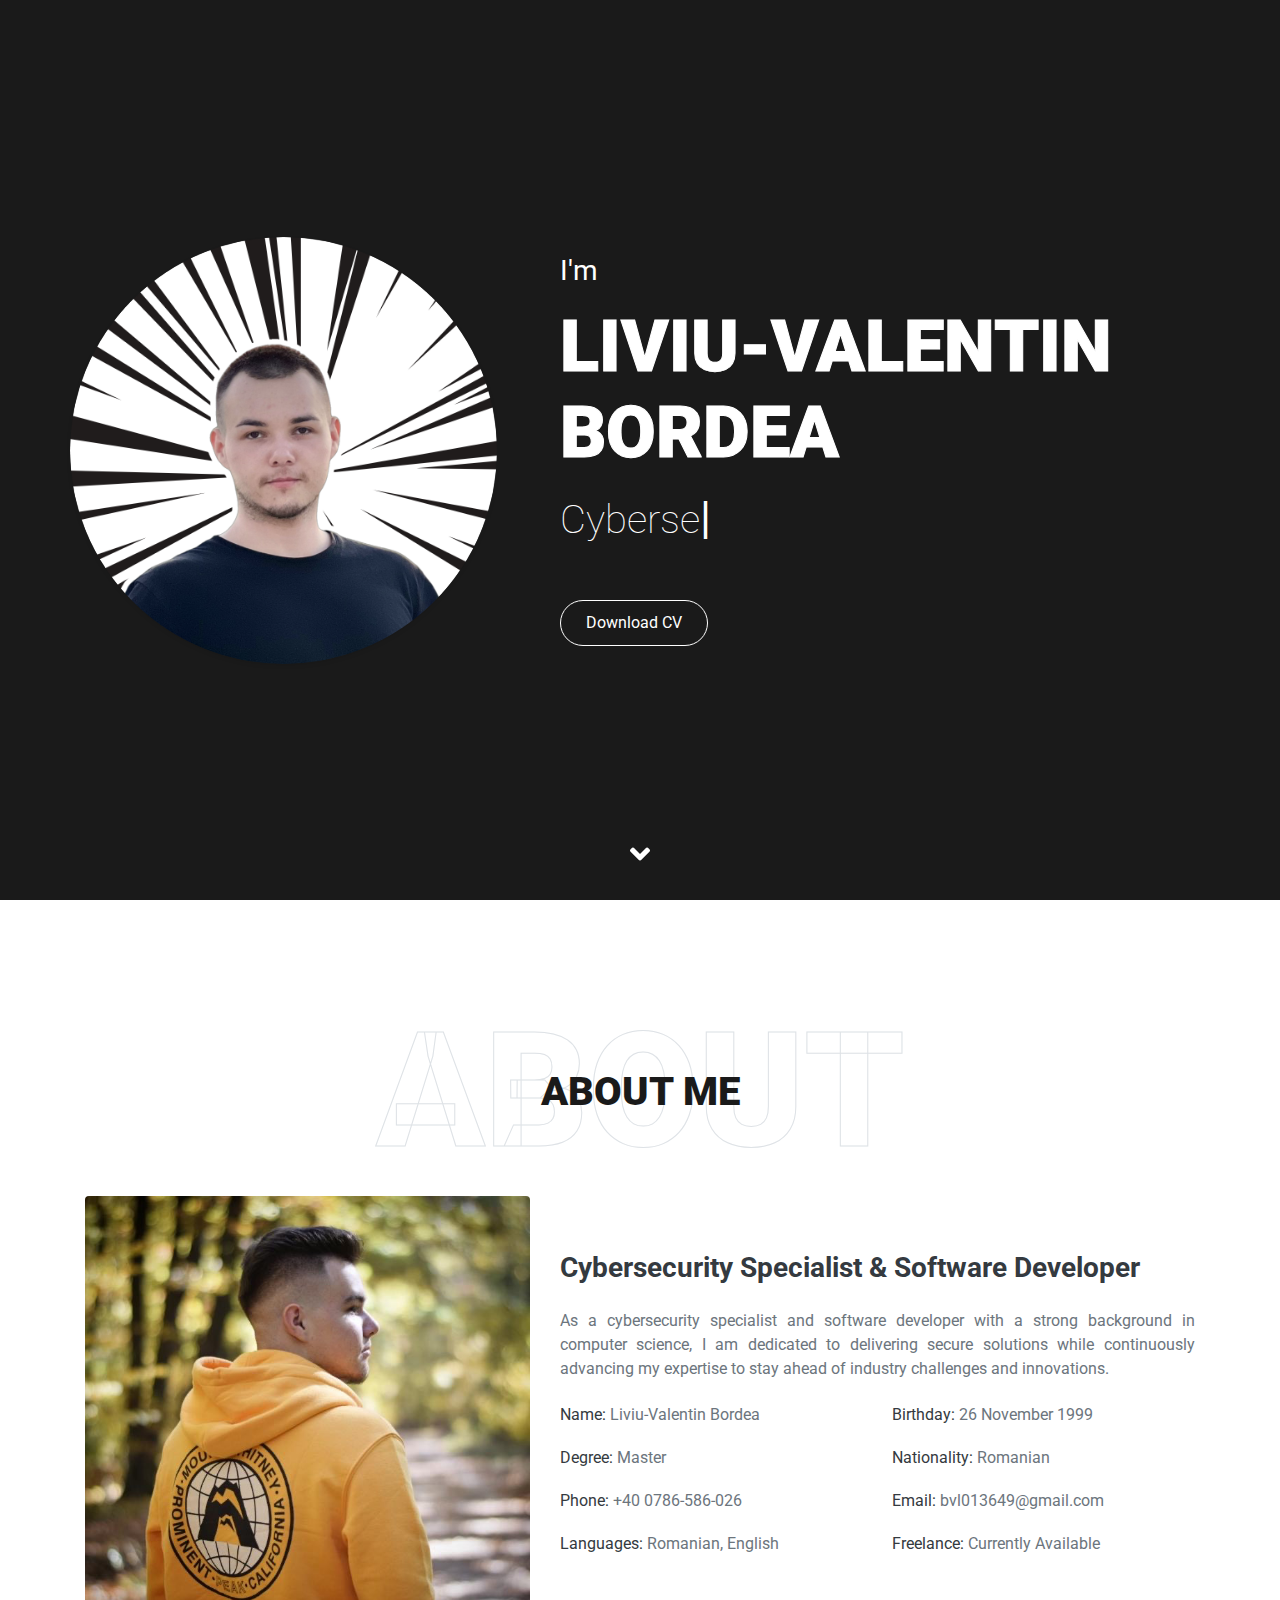
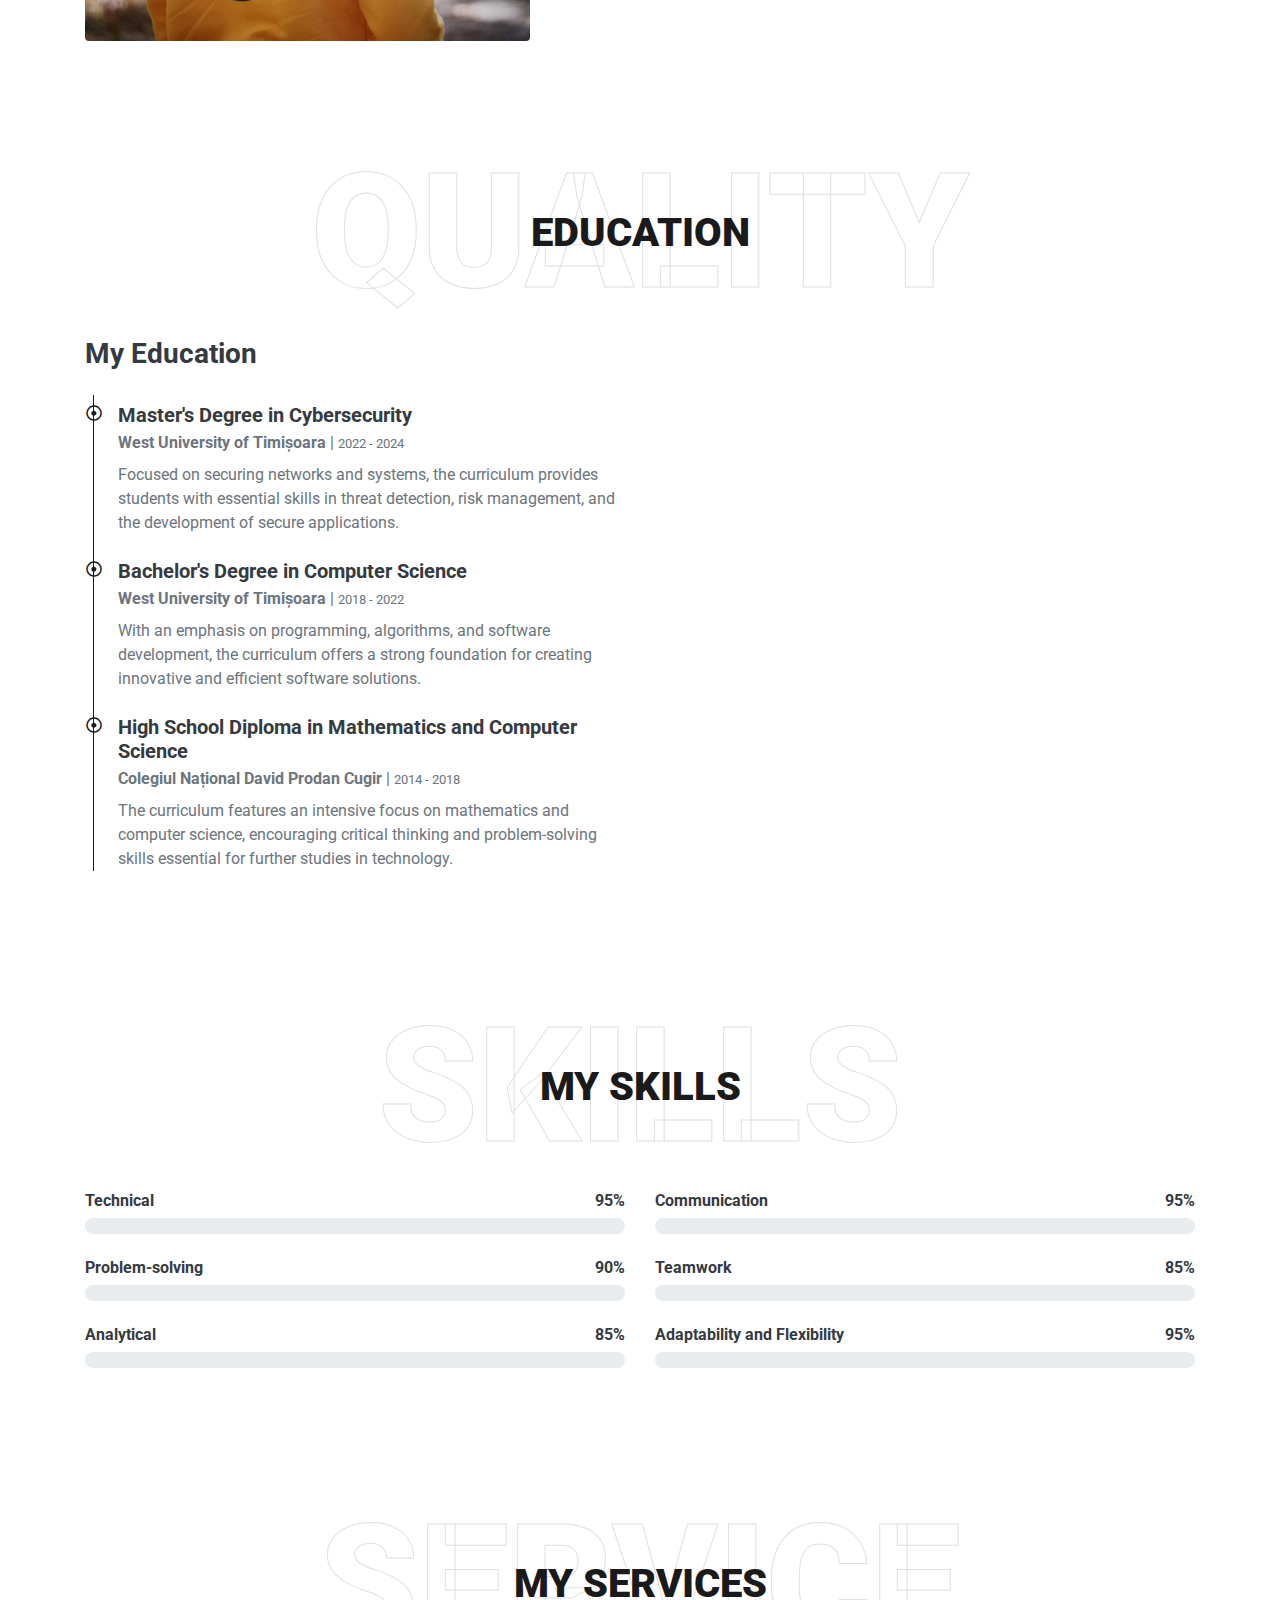
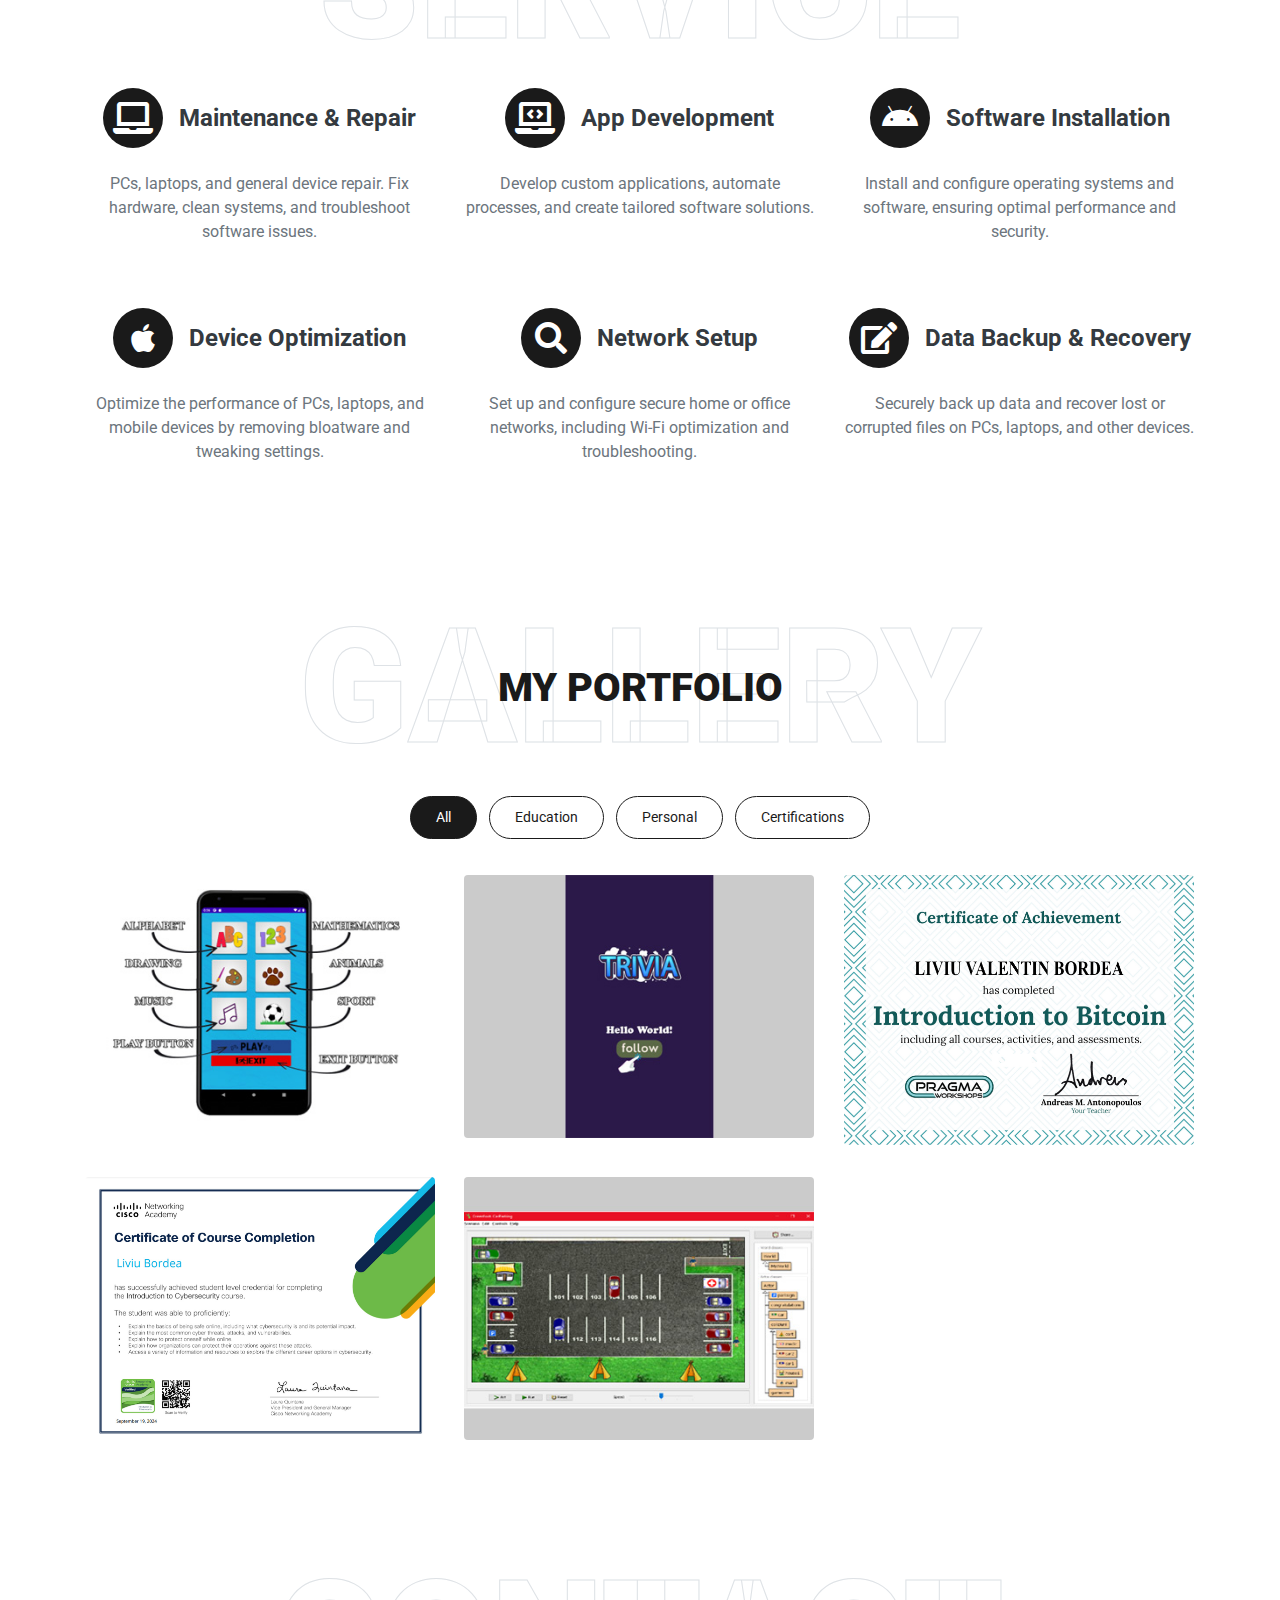
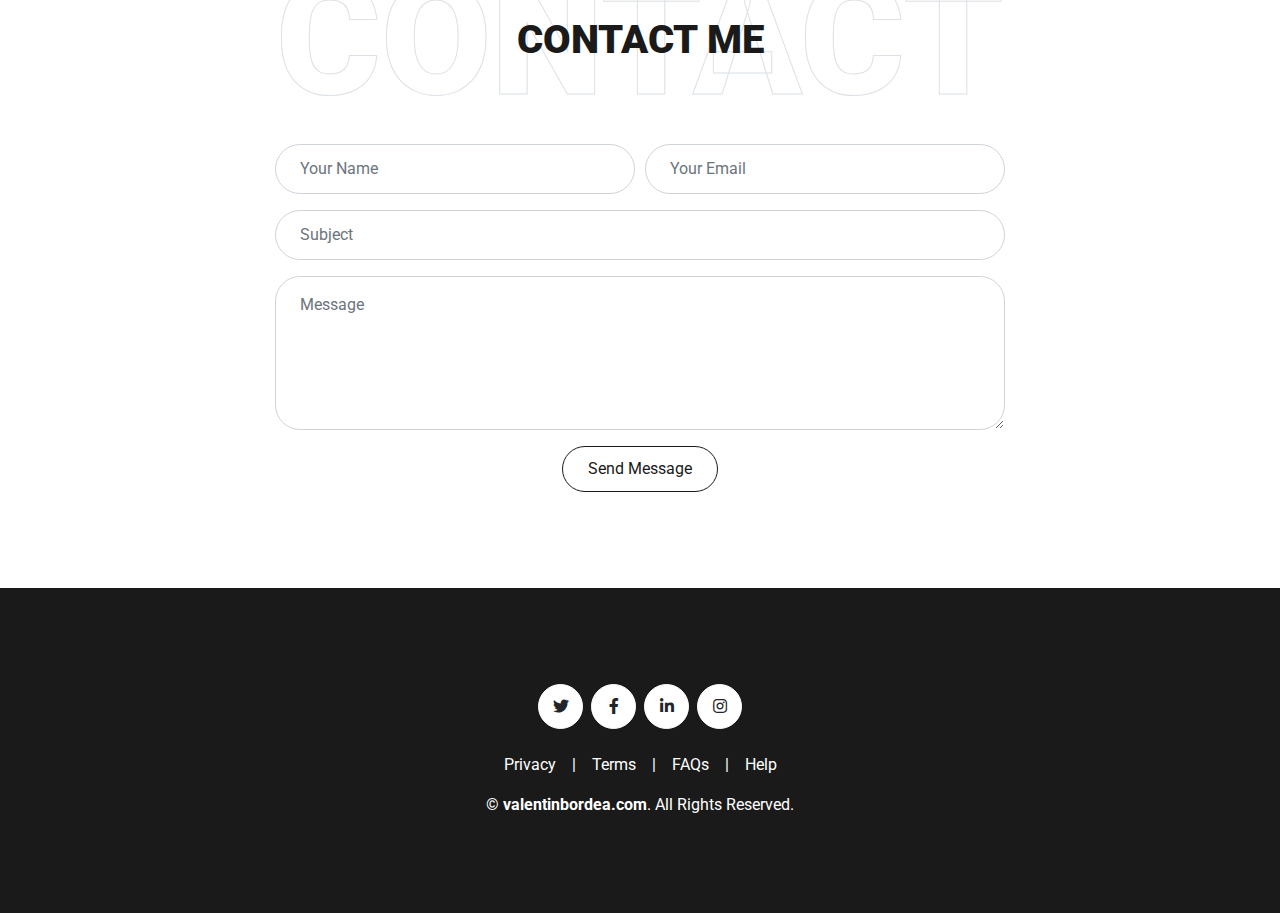
==== commit a7755e9f: "Update index.html" ====
--- a/index.html
+++ b/index.html
@@ -342,37 +342,47 @@
     </div>
     <!-- Portfolio End -->
 
-    <!-- Contact Start -->
-    <div class="container-fluid py-5" id="contact">
-        <div class="container">
-            <div class="position-relative d-flex align-items-center justify-content-center">
-                <h1 class="display-1 text-uppercase text-white" style="-webkit-text-stroke: 1px #dee2e6;">Contact</h1>
-                <h1 class="position-absolute text-uppercase text-primary">Contact Me</h1>
-            </div>
-            <div class="row justify-content-center">
-                <div class="col-lg-8">
-                    <div class="contact-form text-center">
-                        <div id="success"></div>
-                    
-                        <form action="https://formspree.io/f/mldjnpjy" method="POST">
-                            <label>
-                              Your email:
-                              <input type="email" name="email" required>
-                            </label>
-                            <label>
-                              Your message:
-                              <textarea name="message" required></textarea>
-                            </label>
-                            <!-- your other form fields go here -->
-                            <button type="submit">Send</button>
-                          </form>
-                          
-                    </div>
-                </div>
-            </div>
-        </div>
-    </div>
-    <!-- Contact End -->
+<!-- Contact Start -->
+<div class="container-fluid py-5" id="contact">
+    <div class="container">
+        <div class="position-relative d-flex align-items-center justify-content-center">
+            <h1 class="display-1 text-uppercase text-white" style="-webkit-text-stroke: 1px #dee2e6;">Contact</h1>
+            <h1 class="position-absolute text-uppercase text-primary">Contact Me</h1>
+        </div>
+        <div class="row justify-content-center">
+            <div class="col-lg-8">
+                <div class="contact-form text-center">
+                    <div id="success"></div>
+                    <form action="https://formspree.io/f/mldjnpjy" method="POST" id="contactForm" novalidate="novalidate">
+                        <div class="form-row">
+                            <div class="control-group col-sm-6">
+                                <input type="text" name="name" class="form-control p-4" placeholder="Your Name" required />
+                                <p class="help-block text-danger"></p>
+                            </div>
+                            <div class="control-group col-sm-6">
+                                <input type="email" name="email" class="form-control p-4" placeholder="Your Email" required />
+                                <p class="help-block text-danger"></p>
+                            </div>
+                        </div>
+                        <div class="control-group">
+                            <input type="text" name="subject" class="form-control p-4" placeholder="Subject" required />
+                            <p class="help-block text-danger"></p>
+                        </div>
+                        <div class="control-group">
+                            <textarea name="message" class="form-control py-3 px-4" rows="5" placeholder="Message" required></textarea>
+                            <p class="help-block text-danger"></p>
+                        </div>
+                        <div>
+                            <button class="btn btn-outline-primary" type="submit">Send Message</button>
+                        </div>
+                    </form>
+                </div>
+            </div>
+        </div>
+    </div>
+</div>
+<!-- Contact End -->
+
 
 
     <!-- Footer Start -->
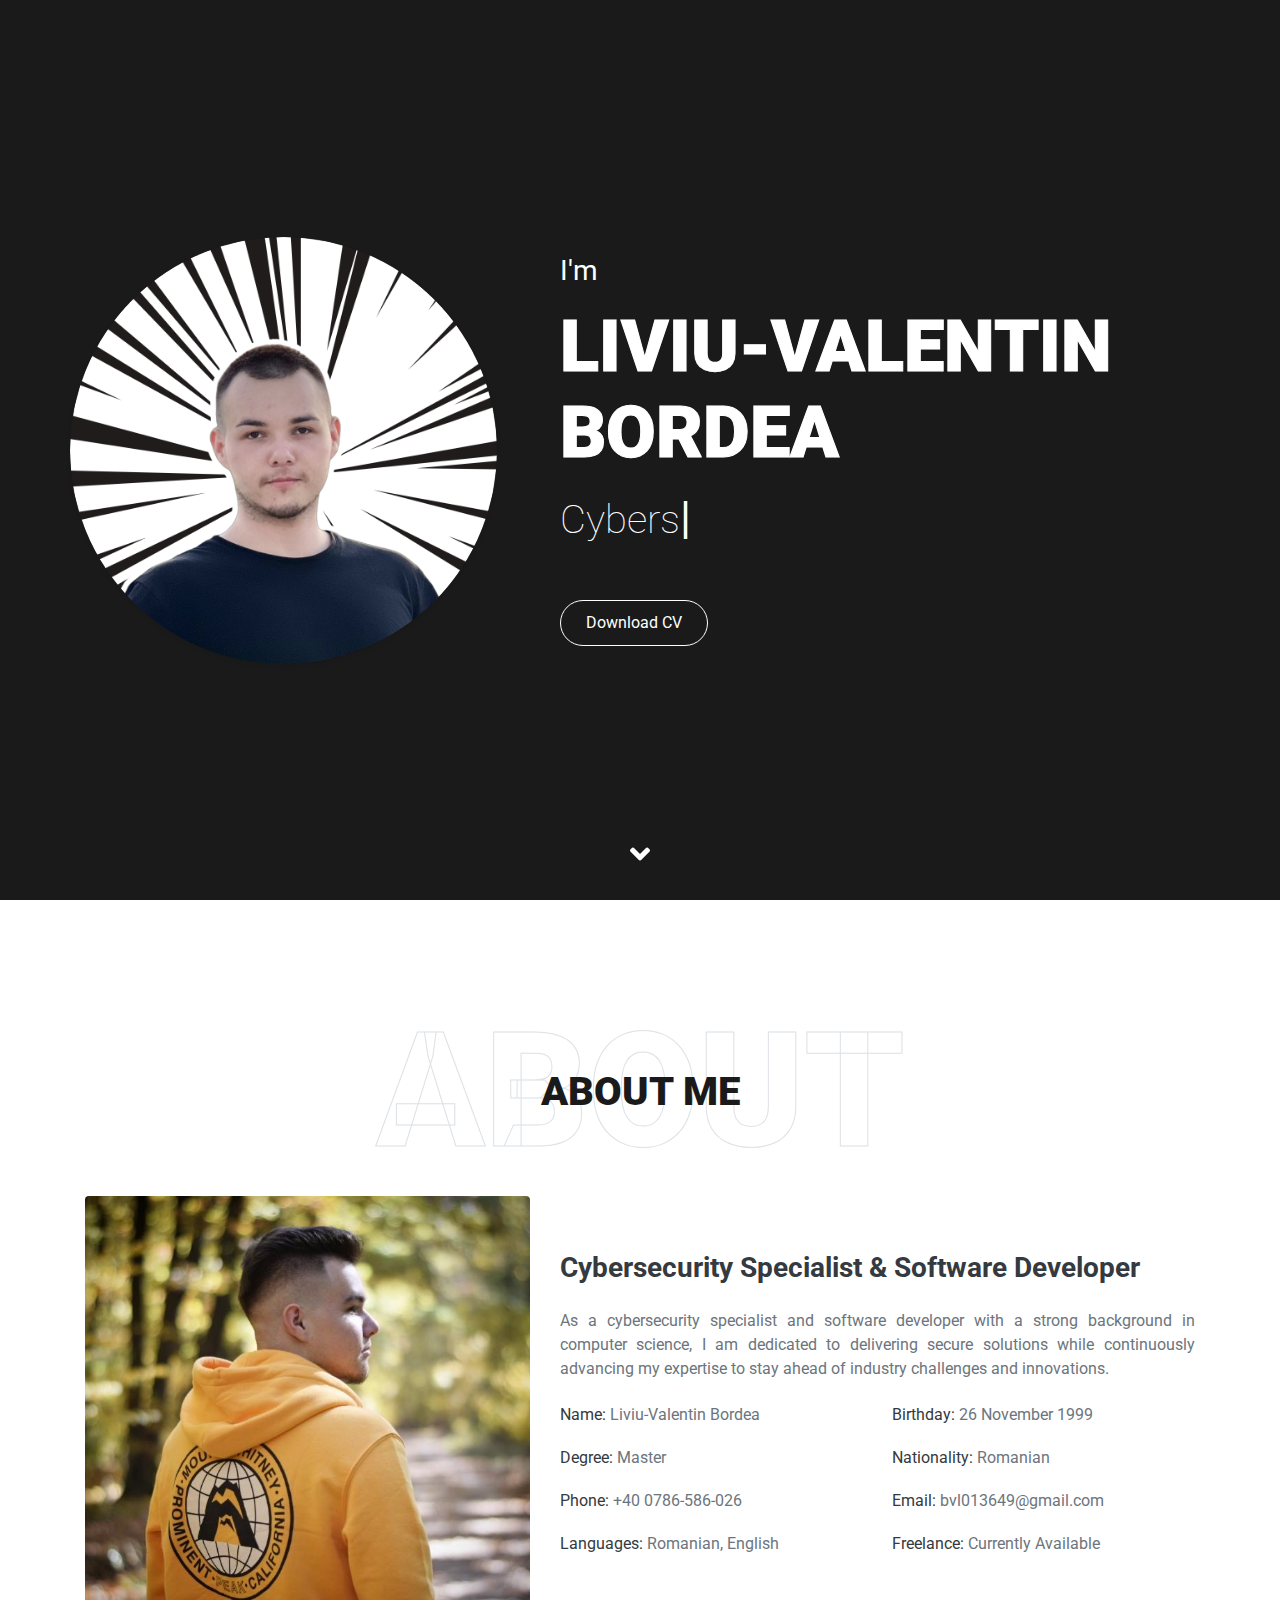
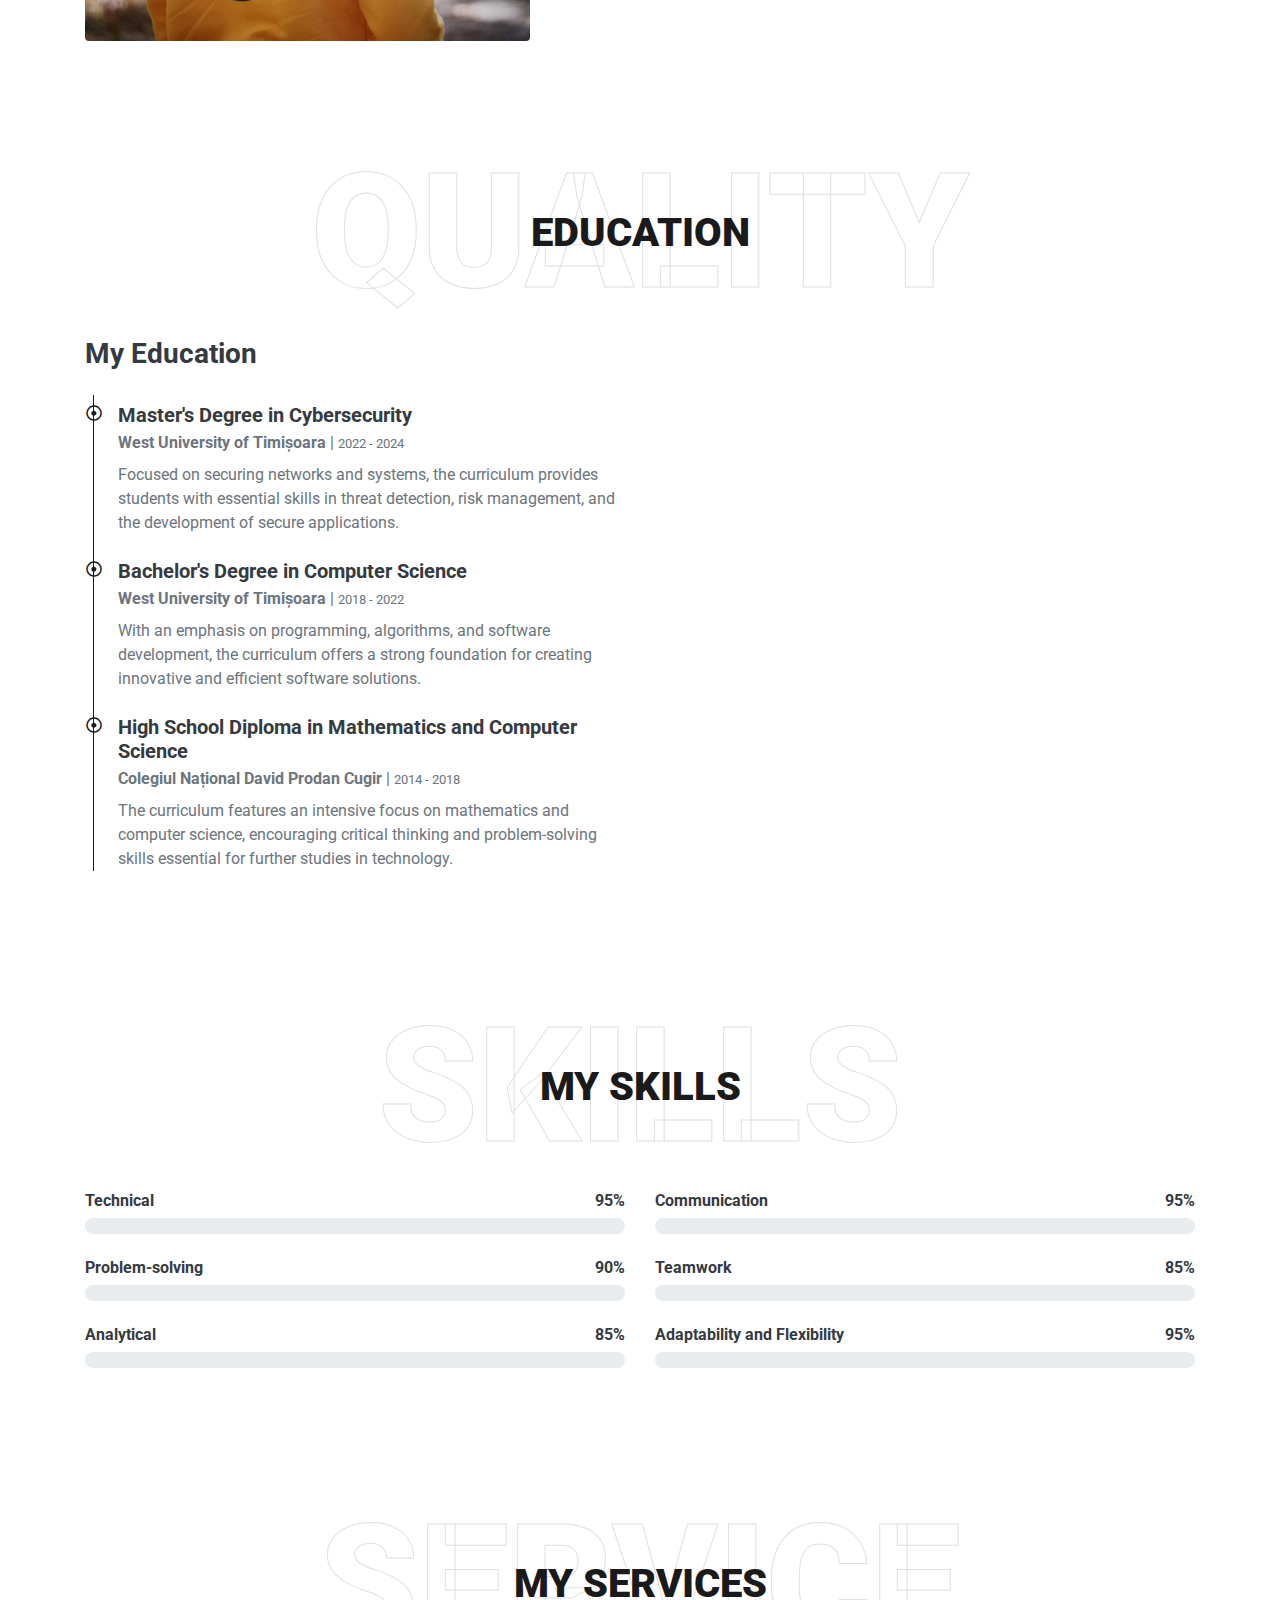
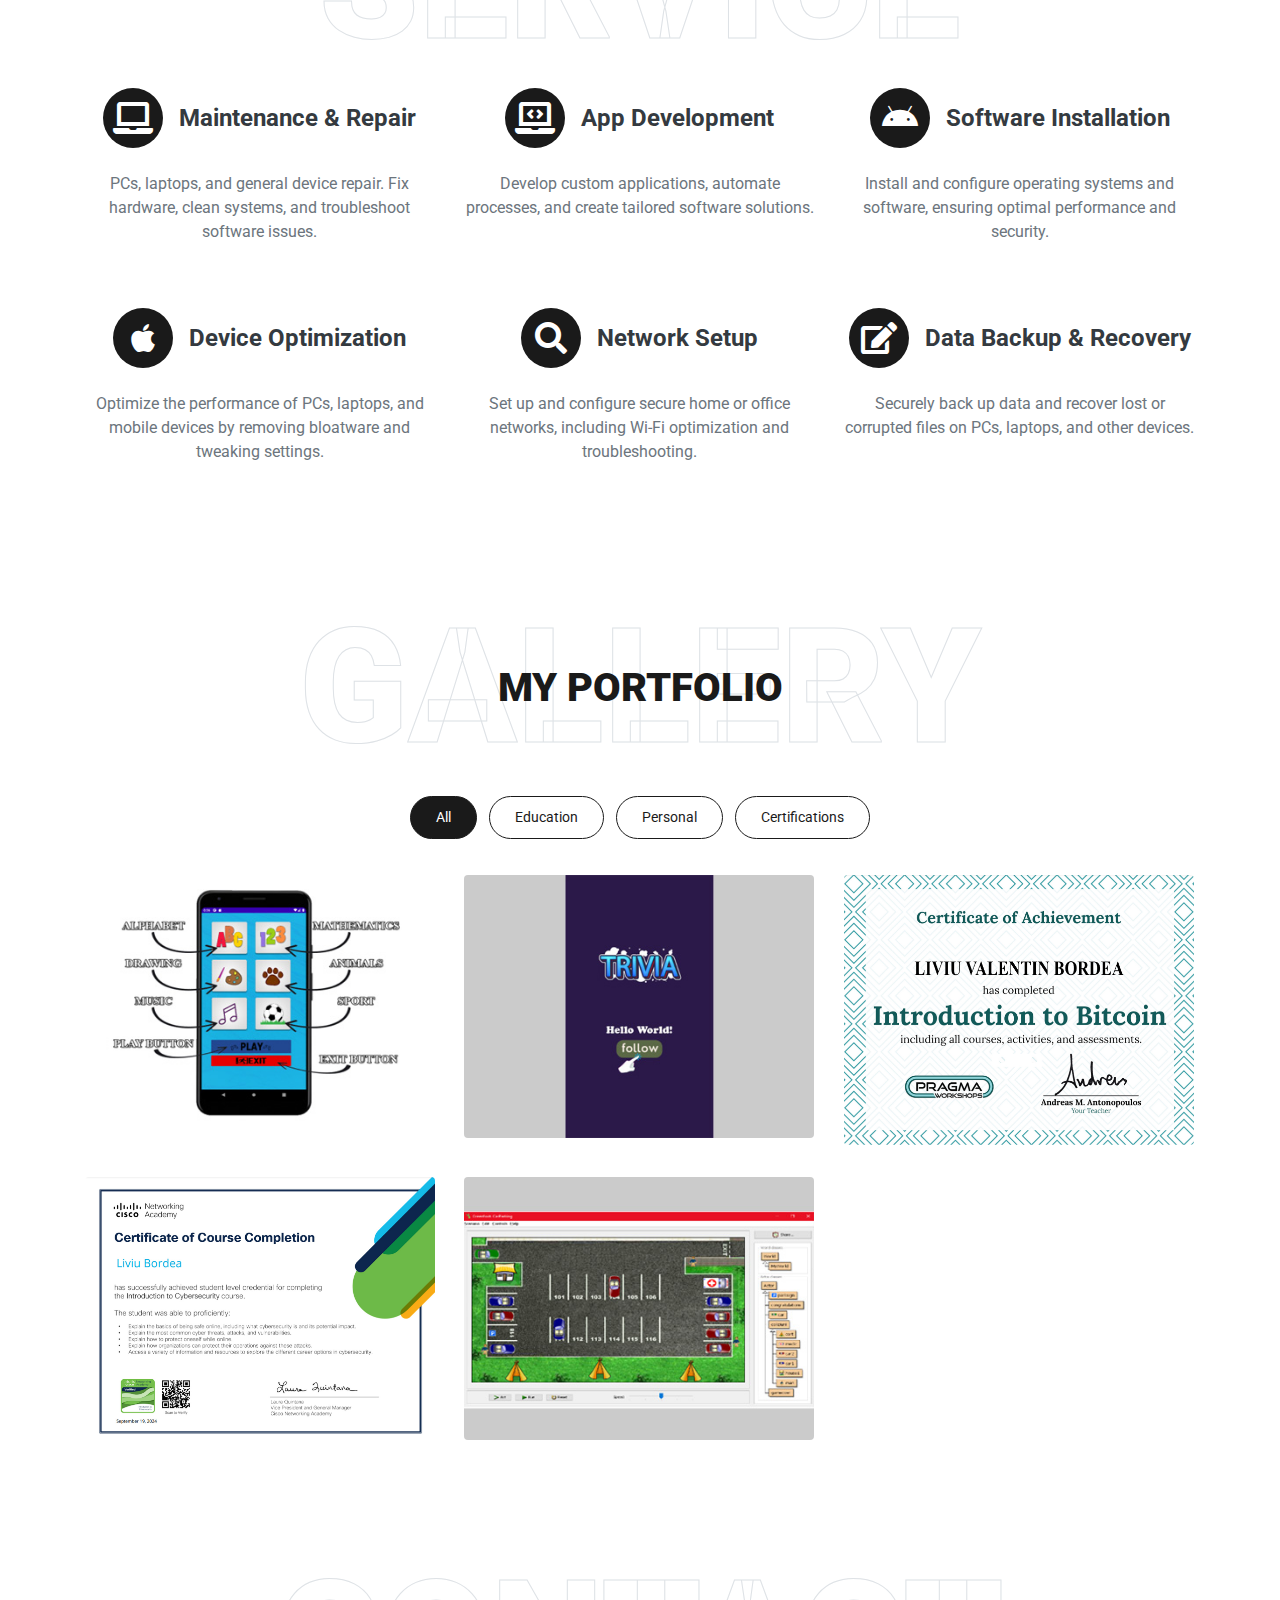
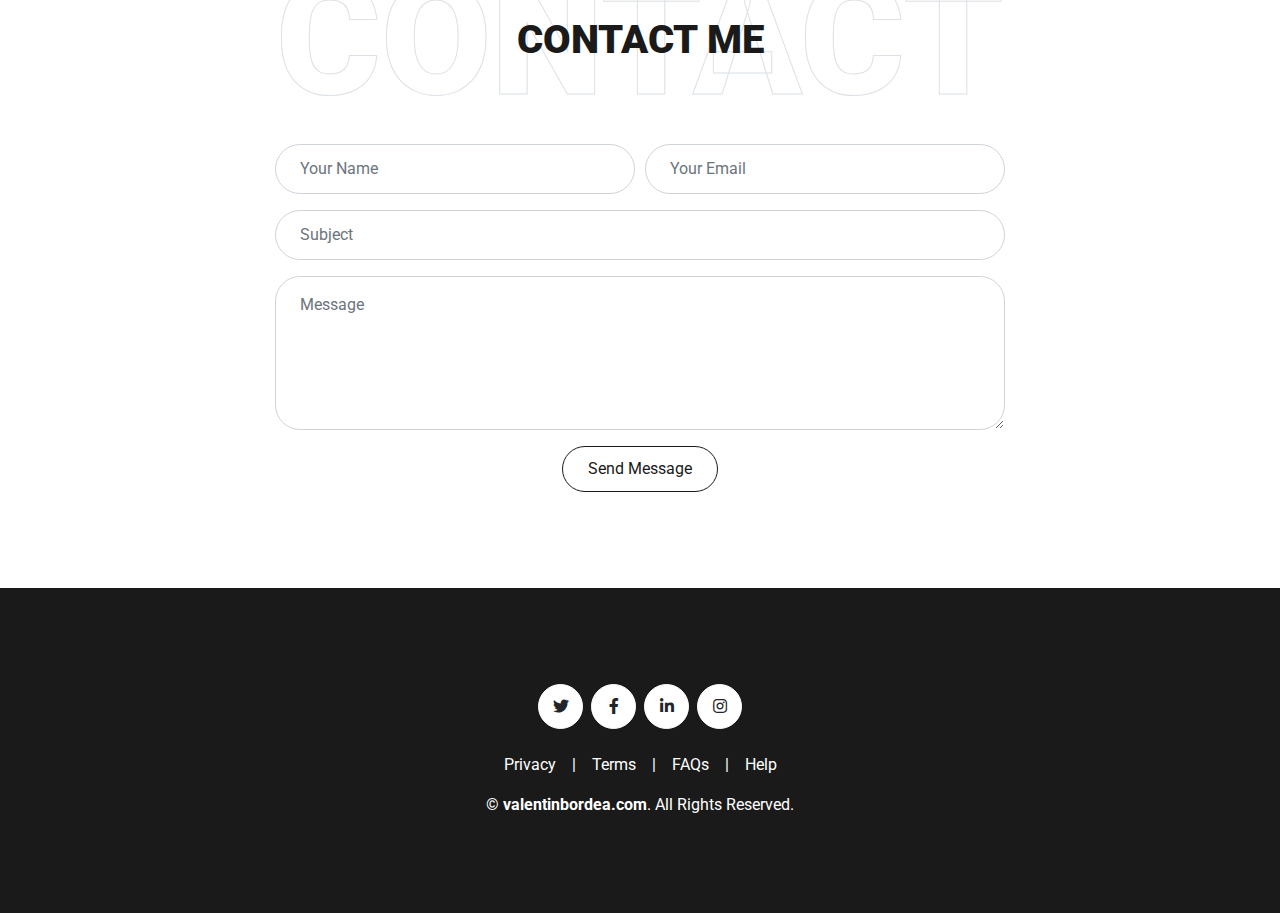
==== commit 625d4c0f: "Update home, privacy, terms, faqs, help" ====
--- a/index.html
+++ b/index.html
@@ -395,14 +395,14 @@
                 <a class="btn btn-light btn-social" href="https://www.instagram.com/valentinbordea/"><i class="fab fa-instagram"></i></a>
             </div>
             <div class="d-flex justify-content-center mb-3">
-                <a class="text-white" href="#">Privacy</a>
+                <a class="text-white" href="privacy.html">Privacy</a>
                 <span class="px-3">|</span>
-                <a class="text-white" href="#">Terms</a>
+                <a class="text-white" href="terms.html">Terms</a>
                 <span class="px-3">|</span>
-                <a class="text-white" href="#">FAQs</a>
+                <a class="text-white" href="faqs.html">FAQs</a>
                 <span class="px-3">|</span>
-                <a class="text-white" href="#">Help</a>
-            </div>
+                <a class="text-white" href="help.html">Help</a>
+            </div>            
             <p class="m-0">&copy; <a class="text-white font-weight-bold" href="#">valentinbordea.com</a>. All Rights Reserved.
             </p>
         </div>
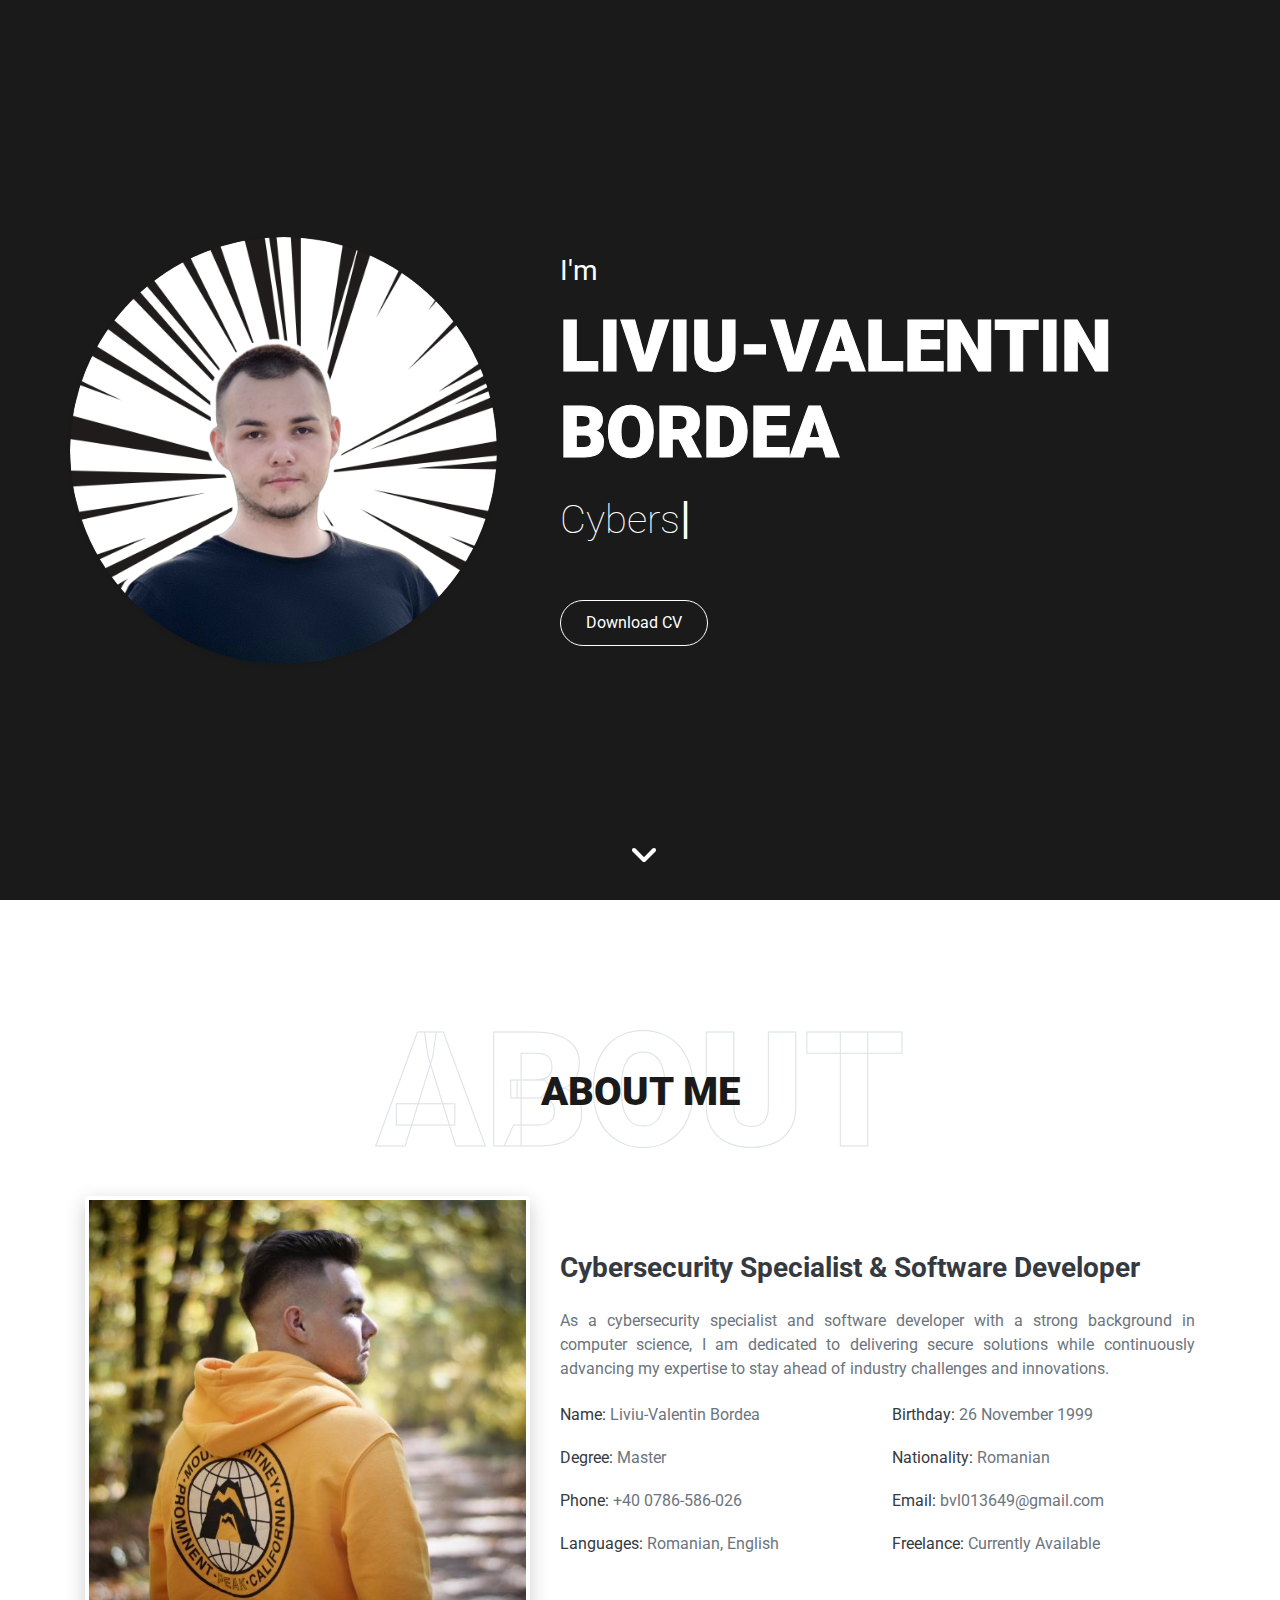
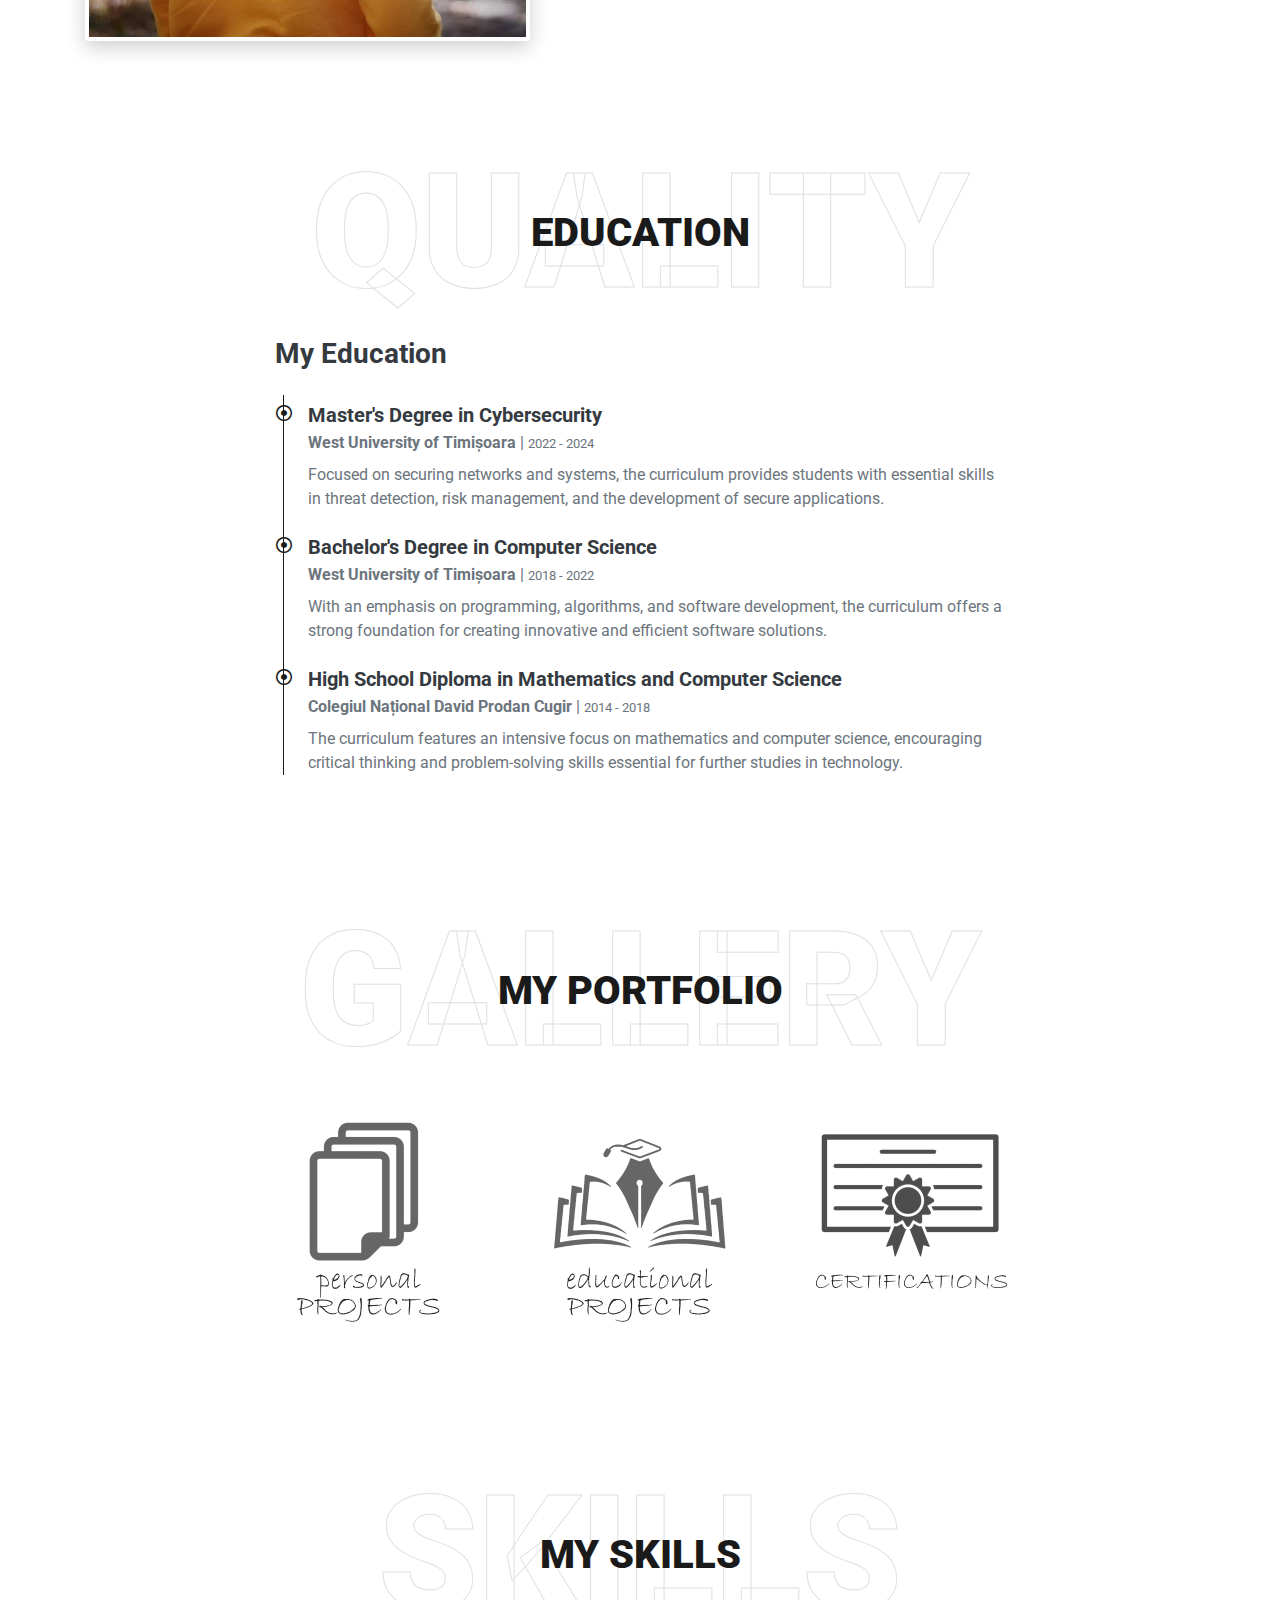
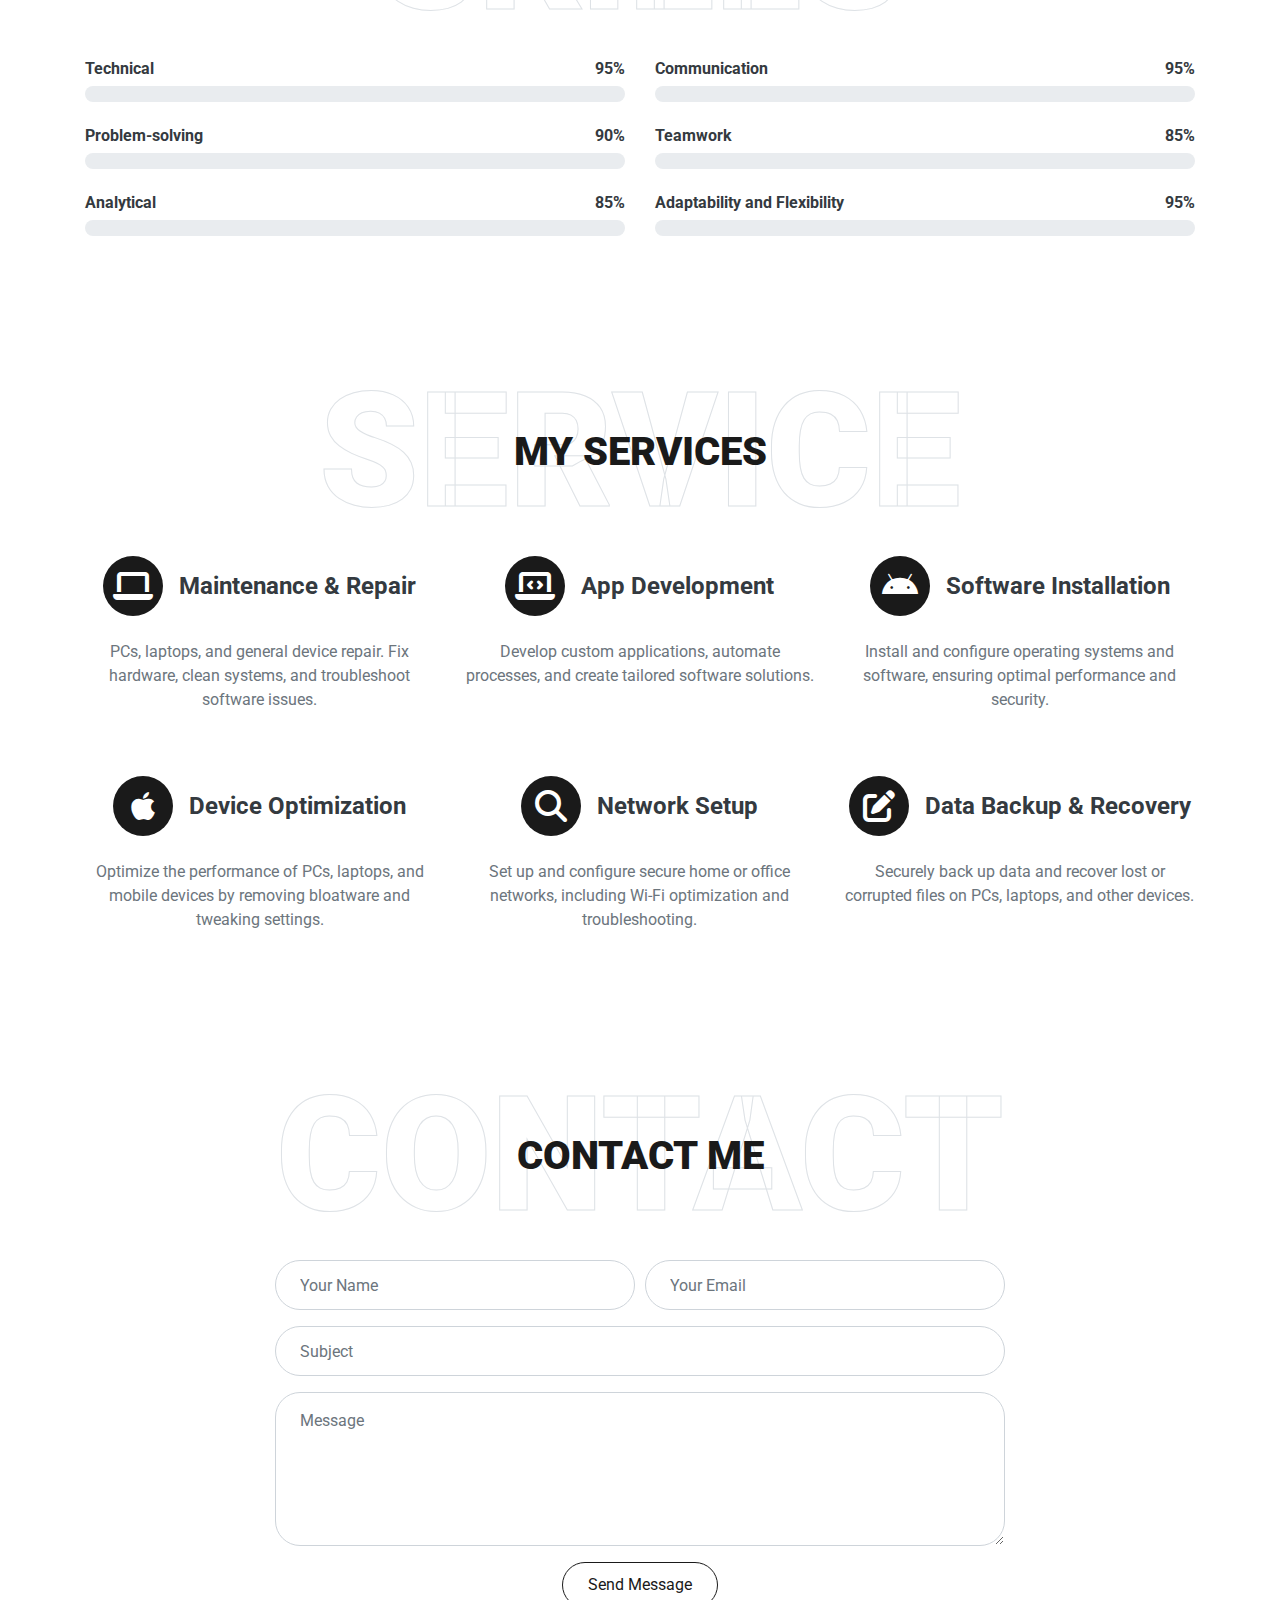
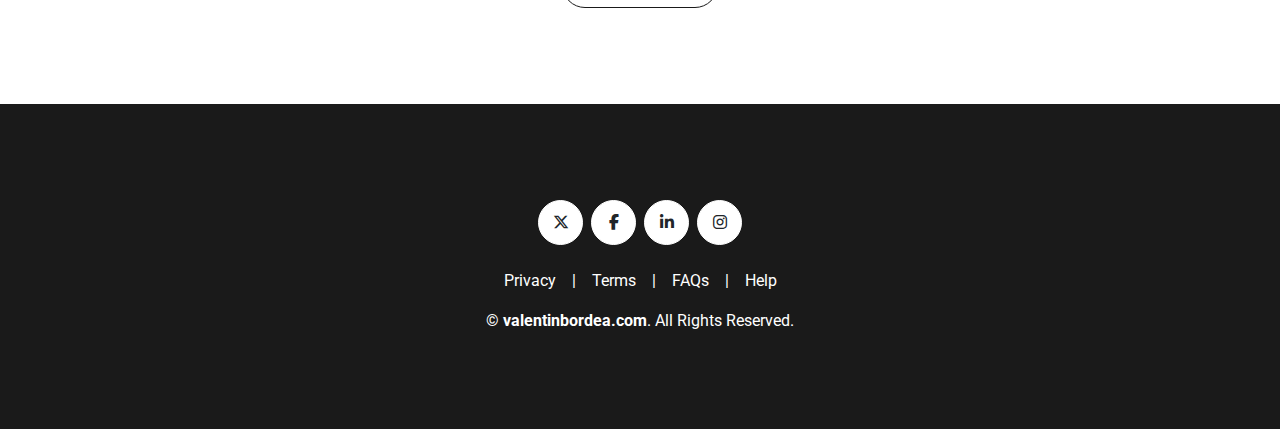
==== commit f55981a6: "update appearance" ====
--- a/index.html
+++ b/index.html
@@ -15,6 +15,7 @@
 
     <!-- Font Awesome -->
     <link href="https://cdnjs.cloudflare.com/ajax/libs/font-awesome/5.10.0/css/all.min.css" rel="stylesheet">
+    <link rel="stylesheet" href="https://cdnjs.cloudflare.com/ajax/libs/font-awesome/6.5.1/css/all.min.css">
 
     <!-- Libraries Stylesheet -->
     <link href="lib/owlcarousel/assets/owl.carousel.min.css" rel="stylesheet">
@@ -43,34 +44,35 @@
                 <a href="#portfolio" class="nav-item nav-link">Portfolio</a>
                 <a href="#contact" class="nav-item nav-link">Contact</a>
             </div>
-            <a href="" class="btn btn-outline-primary d-none d-lg-block">Hire Me</a>
+            <a href="" class="btn btn-outline-primary d-none d-lg-block">Get CV</a>
         </div>
     </nav>
     <!-- Navbar End -->
 
-<!-- Header Start -->
-<div class="container-fluid bg-primary d-flex align-items-center mb-5 py-5" id="home" style="min-height: 100vh;">
-    <div class="container">
-        <div class="row align-items-center">
-            <div class="col-lg-5 px-5 pl-lg-0 pb-5 pb-lg-0">
-                <img class="img-fluid w-100 rounded-circle shadow-sm" src="img/profile.png" alt="">
-            </div>
-            <div class="col-lg-7 text-center text-lg-left">
-                <h3 class="text-white font-weight-normal mb-3">I'm</h3>
-                <h1 class="display-3 text-uppercase mb-2" 
-                    style="-webkit-text-stroke: 1px #ffffff; line-height: 1.2;">
-                    <span class="text-white">Liviu-Valentin Bordea</span>
-                </h1>
-                <h1 class="typed-text-output d-inline font-weight-lighter text-white"></h1>
-                <div class="typed-text d-none">Cybersecurity Specialist, Software Developer</div>
-                <div class="d-flex align-items-center justify-content-center justify-content-lg-start pt-5">
-                    <a href="assets/cv.pdf" class="btn btn-outline-light mr-5" download="Valentin - CV.pdf">Download CV</a>
-                </div>
-            </div>
-        </div>
-    </div>
-</div>
-<!-- Header End -->
+
+    <!-- Header Start -->
+    <div class="container-fluid bg-primary d-flex align-items-center mb-5 py-5" id="home" style="min-height: 100vh;">
+        <div class="container">
+            <div class="row align-items-center">
+                <div class="col-lg-5 px-5 pl-lg-0 pb-5 pb-lg-0">
+                    <img class="img-fluid w-100 rounded-circle shadow-sm" src="img/profile.png" alt="">
+                </div>
+                <div class="col-lg-7 text-center text-lg-left">
+                    <h3 class="text-white font-weight-normal mb-3">I'm</h3>
+                    <h1 class="display-3 text-uppercase mb-2" 
+                        style="-webkit-text-stroke: 1px #ffffff; line-height: 1.2;">
+                        <span class="text-white">Liviu-Valentin Bordea</span>
+                    </h1>
+                    <h1 class="typed-text-output d-inline font-weight-lighter text-white"></h1>
+                    <div class="typed-text d-none">Cybersecurity Specialist, Software Developer</div>
+                    <div class="d-flex align-items-center justify-content-center justify-content-lg-start pt-5">
+                        <a href="assets/cv.pdf" class="btn btn-outline-light mr-5" download="Valentin - CV.pdf">Download CV</a>
+                    </div>
+                </div>
+            </div>
+        </div>
+    </div>
+    <!-- Header End -->
 
 
     <!-- About Start -->
@@ -104,169 +106,43 @@
     <!-- About End -->
 
 
-<!-- Qualification Start -->
-<div class="container-fluid py-5" id="qualification">
-    <div class="container">
-        <div class="position-relative d-flex align-items-center justify-content-center">
-            <h1 class="display-1 text-uppercase text-white" style="-webkit-text-stroke: 1px #dee2e6;">Quality</h1>
-            <h1 class="position-absolute text-uppercase text-primary">Education</h1>
-        </div>
-        <div class="row align-items-center">
-            <div class="col-lg-6">
-                <h3 class="mb-4">My Education</h3>
-                <div class="border-left border-primary pt-2 pl-4 ml-2">
-                    <div class="position-relative mb-4">
-                        <i class="far fa-dot-circle text-primary position-absolute" style="top: 2px; left: -32px;"></i>
-                        <h5 class="font-weight-bold mb-1">Master's Degree in Cybersecurity</h5>
-                        <p class="mb-2"><strong>West University of Timișoara</strong> | <small>2022 - 2024</small></p>
-                        <p>Focused on securing networks and systems, the curriculum provides students with essential skills in threat detection, risk management, and the development of secure applications.</p>
-                    </div>
-                    <div class="position-relative mb-4">
-                        <i class="far fa-dot-circle text-primary position-absolute" style="top: 2px; left: -32px;"></i>
-                        <h5 class="font-weight-bold mb-1">Bachelor's Degree in Computer Science</h5>
-                        <p class="mb-2"><strong>West University of Timișoara</strong> | <small>2018 - 2022</small></p>
-                        <p>With an emphasis on programming, algorithms, and software development, the curriculum offers a strong foundation for creating innovative and efficient software solutions.</p>
-                    </div>
-                    <div class="position-relative mb-4">
-                        <i class="far fa-dot-circle text-primary position-absolute" style="top: 2px; left: -32px;"></i>
-                        <h5 class="font-weight-bold mb-1">High School Diploma in Mathematics and Computer Science</h5>
-                        <p class="mb-2"><strong>Colegiul Național David Prodan Cugir</strong> | <small>2014 - 2018</small></p>
-                        <p>The curriculum features an intensive focus on mathematics and computer science, encouraging critical thinking and problem-solving skills essential for further studies in technology.</p>
-                    </div>
-                </div>
-            </div>
-        </div>
-    </div>
-</div>
-<!-- Qualification End -->
-
-<!-- Skill Start -->
-<div class="container-fluid py-5" id="skill">
-    <div class="container">
-        <div class="position-relative d-flex align-items-center justify-content-center">
-            <h1 class="display-1 text-uppercase text-white" style="-webkit-text-stroke: 1px #dee2e6;">Skills</h1>
-            <h1 class="position-absolute text-uppercase text-primary">My Skills</h1>
-        </div>
-        <div class="row align-items-center">
-            <div class="col-md-6">
-                <div class="skill mb-4">
-                    <div class="d-flex justify-content-between">
-                        <h6 class="font-weight-bold">Technical</h6>
-                        <h6 class="font-weight-bold">95%</h6>
-                    </div>
-                    <div class="progress">
-                        <div class="progress-bar bg-primary" role="progressbar" aria-valuenow="95" aria-valuemin="0" aria-valuemax="100"></div>
-                    </div>
-                </div>
-                <div class="skill mb-4">
-                    <div class="d-flex justify-content-between">
-                        <h6 class="font-weight-bold">Problem-solving</h6>
-                        <h6 class="font-weight-bold">90%</h6>
-                    </div>
-                    <div class="progress">
-                        <div class="progress-bar bg-warning" role="progressbar" aria-valuenow="85" aria-valuemin="0" aria-valuemax="100"></div>
-                    </div>
-                </div>
-                <div class="skill mb-4">
-                    <div class="d-flex justify-content-between">
-                        <h6 class="font-weight-bold">Analytical</h6>
-                        <h6 class="font-weight-bold">85%</h6>
-                    </div>
-                    <div class="progress">
-                        <div class="progress-bar bg-danger" role="progressbar" aria-valuenow="90" aria-valuemin="0" aria-valuemax="100"></div>
-                    </div>
-                </div>
-            </div>
-            <div class="col-md-6">
-                <div class="skill mb-4">
-                    <div class="d-flex justify-content-between">
-                        <h6 class="font-weight-bold">Communication</h6>
-                        <h6 class="font-weight-bold">95%</h6>
-                    </div>
-                    <div class="progress">
-                        <div class="progress-bar bg-danger" role="progressbar" aria-valuenow="90" aria-valuemin="0" aria-valuemax="100"></div>
-                    </div>
-                </div>
-                <div class="skill mb-4">
-                    <div class="d-flex justify-content-between">
-                        <h6 class="font-weight-bold">Teamwork</h6>
-                        <h6 class="font-weight-bold">85%</h6>
-                    </div>
-                    <div class="progress">
-                        <div class="progress-bar bg-dark" role="progressbar" aria-valuenow="95" aria-valuemin="0" aria-valuemax="100"></div>
-                    </div>
-                </div>
-                <div class="skill mb-4">
-                    <div class="d-flex justify-content-between">
-                        <h6 class="font-weight-bold">Adaptability and Flexibility</h6>
-                        <h6 class="font-weight-bold">95%</h6>
-                    </div>
-                    <div class="progress">
-                        <div class="progress-bar bg-info" role="progressbar" aria-valuenow="85" aria-valuemin="0" aria-valuemax="100"></div>
-                    </div>
-                </div>
-            </div>
-        </div>
-    </div>
-</div>
-<!-- Skill End -->
-
-
-   <!-- Services Start -->
-<div class="container-fluid pt-5" id="service">
-    <div class="container">
-        <div class="position-relative d-flex align-items-center justify-content-center">
-            <h1 class="display-1 text-uppercase text-white" style="-webkit-text-stroke: 1px #dee2e6;">Service</h1>
-            <h1 class="position-absolute text-uppercase text-primary">My Services</h1>
-        </div>
-        <div class="row pb-3">
-            <div class="col-lg-4 col-md-6 text-center mb-5">
-                <div class="d-flex align-items-center justify-content-center mb-4">
-                    <i class="fa fa-2x fa-laptop service-icon bg-primary text-white mr-3"></i>
-                    <h4 class="font-weight-bold m-0">Maintenance & Repair</h4>
-                </div>
-                <p>PCs, laptops, and general device repair. Fix hardware, clean systems, and troubleshoot software issues.</p>
-            </div>
-            <div class="col-lg-4 col-md-6 text-center mb-5">
-                <div class="d-flex align-items-center justify-content-center mb-4">
-                    <i class="fa fa-2x fa-laptop-code service-icon bg-primary text-white mr-3"></i>
-                    <h4 class="font-weight-bold m-0">App Development</h4>
-                </div>
-                <p>Develop custom applications, automate processes, and create tailored software solutions.</p>
-            </div>
-            <div class="col-lg-4 col-md-6 text-center mb-5">
-                <div class="d-flex align-items-center justify-content-center mb-4">
-                    <i class="fab fa-2x fa-android service-icon bg-primary text-white mr-3"></i>
-                    <h4 class="font-weight-bold m-0">Software Installation</h4>
-                </div>
-                <p>Install and configure operating systems and software, ensuring optimal performance and security.</p>
-            </div>
-            <div class="col-lg-4 col-md-6 text-center mb-5">
-                <div class="d-flex align-items-center justify-content-center mb-4">
-                    <i class="fab fa-2x fa-apple service-icon bg-primary text-white mr-3"></i>
-                    <h4 class="font-weight-bold m-0">Device Optimization</h4>
-                </div>
-                <p>Optimize the performance of PCs, laptops, and mobile devices by removing bloatware and tweaking settings.</p>
-            </div>
-            <div class="col-lg-4 col-md-6 text-center mb-5">
-                <div class="d-flex align-items-center justify-content-center mb-4">
-                    <i class="fa fa-2x fa-search service-icon bg-primary text-white mr-3"></i>
-                    <h4 class="font-weight-bold m-0">Network Setup</h4>
-                </div>
-                <p>Set up and configure secure home or office networks, including Wi-Fi optimization and troubleshooting.</p>
-            </div>
-            <div class="col-lg-4 col-md-6 text-center mb-5">
-                <div class="d-flex align-items-center justify-content-center mb-4">
-                    <i class="fa fa-2x fa-edit service-icon bg-primary text-white mr-3"></i>
-                    <h4 class="font-weight-bold m-0">Data Backup & Recovery</h4>
-                </div>
-                <p>Securely back up data and recover lost or corrupted files on PCs, laptops, and other devices.</p>
-            </div>
-        </div>
-    </div>
-</div>
-<!-- Services End -->
-
+    <!-- Qualification Start -->
+    <div class="container-fluid py-5" id="qualification">
+        <div class="container">
+            <div class="position-relative d-flex align-items-center justify-content-center">
+                <h1 class="display-1 text-uppercase text-white" style="-webkit-text-stroke: 1px #dee2e6;">Quality</h1>
+                <h1 class="position-absolute text-uppercase text-primary">Education</h1>
+            </div>
+            <!-- Add 'text-left' class here to align text to the left -->
+            <div class="row align-items-center">
+                <!-- Center the content of the container, but text is aligned left -->
+                <div class="col-lg-8 offset-lg-2 text-left"> <!-- Center the column but keep text left-aligned -->
+                    <h3 class="mb-4">My Education</h3>
+                    <div class="border-left border-primary pt-2 pl-4 ml-2">
+                        <div class="position-relative mb-4">
+                            <i class="far fa-dot-circle text-primary position-absolute" style="top: 2px; left: -32px;"></i>
+                            <h5 class="font-weight-bold mb-1">Master's Degree in Cybersecurity</h5>
+                            <p class="mb-2"><strong>West University of Timișoara</strong> | <small>2022 - 2024</small></p>
+                            <p>Focused on securing networks and systems, the curriculum provides students with essential skills in threat detection, risk management, and the development of secure applications.</p>
+                        </div>
+                        <div class="position-relative mb-4">
+                            <i class="far fa-dot-circle text-primary position-absolute" style="top: 2px; left: -32px;"></i>
+                            <h5 class="font-weight-bold mb-1">Bachelor's Degree in Computer Science</h5>
+                            <p class="mb-2"><strong>West University of Timișoara</strong> | <small>2018 - 2022</small></p>
+                            <p>With an emphasis on programming, algorithms, and software development, the curriculum offers a strong foundation for creating innovative and efficient software solutions.</p>
+                        </div>
+                        <div class="position-relative mb-4">
+                            <i class="far fa-dot-circle text-primary position-absolute" style="top: 2px; left: -32px;"></i>
+                            <h5 class="font-weight-bold mb-1">High School Diploma in Mathematics and Computer Science</h5>
+                            <p class="mb-2"><strong>Colegiul Național David Prodan Cugir</strong> | <small>2014 - 2018</small></p>
+                            <p>The curriculum features an intensive focus on mathematics and computer science, encouraging critical thinking and problem-solving skills essential for further studies in technology.</p>
+                        </div>
+                    </div>
+                </div>
+            </div>
+        </div>
+    </div>
+    <!-- Qualification End -->
 
 
     <!-- Portfolio Start -->
@@ -276,120 +152,199 @@
                 <h1 class="display-1 text-uppercase text-white" style="-webkit-text-stroke: 1px #dee2e6;">Gallery</h1>
                 <h1 class="position-absolute text-uppercase text-primary">My Portfolio</h1>
             </div>
-            <div class="row">
-                <div class="col-12 text-center mb-2">
-                    <ul class="list-inline mb-4" id="portfolio-flters">
-                        <li class="btn btn-sm btn-outline-primary m-1 active"  data-filter="*">All</li>
-                        <li class="btn btn-sm btn-outline-primary m-1" data-filter=".first">Education</li>
-                        <li class="btn btn-sm btn-outline-primary m-1" data-filter=".second">Personal</li>
-                        <li class="btn btn-sm btn-outline-primary m-1" data-filter=".third">Certifications</li>
-                    </ul>
-                </div>
-            </div>
-            <div class="row portfolio-container">
-                <div class="col-lg-4 col-md-6 mb-4 portfolio-item first">
-                    <div class="position-relative overflow-hidden mb-2">
-                        <img class="img-fluid rounded w-100" src="img/portfolio-1.jpg" alt="">
-                        <div class="portfolio-btn bg-primary d-flex align-items-center justify-content-center">
-                            <a href="img/portfolio-1.jpg" data-lightbox="portfolio">
-                                <i class="fa fa-plus text-white" style="font-size: 60px;"></i>
-                            </a>
-                        </div>
-                    </div>
-                </div>
-                <div class="col-lg-4 col-md-6 mb-4 portfolio-item second">
-                    <div class="position-relative overflow-hidden mb-2">
-                        <img class="img-fluid rounded w-100" src="img/portfolio-2.jpg" alt="">
-                        <div class="portfolio-btn bg-primary d-flex align-items-center justify-content-center">
-                            <a href="img/portfolio-2.jpg" data-lightbox="portfolio">
-                                <i class="fa fa-plus text-white" style="font-size: 60px;"></i>
-                            </a>
-                        </div>
-                    </div>
-                </div>
-                <div class="col-lg-4 col-md-6 mb-4 portfolio-item third">
-                    <div class="position-relative overflow-hidden mb-2">
-                        <img class="img-fluid rounded w-100" src="img/portfolio-3.jpg" alt="">
-                        <div class="portfolio-btn bg-primary d-flex align-items-center justify-content-center">
-                            <a href="img/portfolio-3.jpg" data-lightbox="portfolio">
-                                <i class="fa fa-plus text-white" style="font-size: 60px;"></i>
-                            </a>
-                        </div>
-                    </div>
-                </div>
-                <div class="col-lg-4 col-md-6 mb-4 portfolio-item third">
-                    <div class="position-relative overflow-hidden mb-2">
-                        <img class="img-fluid rounded w-100" src="img/portfolio-5.jpg" alt="">
-                        <div class="portfolio-btn bg-primary d-flex align-items-center justify-content-center">
-                            <a href="img/portfolio-5.jpg" data-lightbox="portfolio">
-                                <i class="fa fa-plus text-white" style="font-size: 60px;"></i>
-                            </a>
-                        </div>
-                    </div>
-                </div>
-                <div class="col-lg-4 col-md-6 mb-4 portfolio-item first">
-                    <div class="position-relative overflow-hidden mb-2">
-                        <img class="img-fluid rounded w-100" src="img/portfolio-4.jpg" alt="">
-                        <div class="portfolio-btn bg-primary d-flex align-items-center justify-content-center">
-                            <a href="img/portfolio-4.jpg" data-lightbox="portfolio">
-                                <i class="fa fa-plus text-white" style="font-size: 60px;"></i>
-                            </a>
-                        </div>
-                    </div>
+            <div class="portfolio-scroll-container">
+                <div class="portfolio-scroll">
+                    <a href="projects.html?id=personal-projects" class="portfolio-item">
+                        <img class="img-fluid rounded" src="img/personal-projects-thumbnail.jpg" alt="Personal Projects">
+                    </a>
+                    <a href="projects.html?id=educational-projects" class="portfolio-item">
+                        <img class="img-fluid rounded" src="img/educational-projects-thumbnail.jpg" alt="Educational Projects">
+                    </a>
+                    <a href="projects.html?id=certifications" class="portfolio-item">
+                        <img class="img-fluid rounded" src="img/certifications-thumbnail.jpg" alt="Certifications">
+                    </a>
                 </div>
             </div>
         </div>
     </div>
     <!-- Portfolio End -->
 
-<!-- Contact Start -->
-<div class="container-fluid py-5" id="contact">
-    <div class="container">
-        <div class="position-relative d-flex align-items-center justify-content-center">
-            <h1 class="display-1 text-uppercase text-white" style="-webkit-text-stroke: 1px #dee2e6;">Contact</h1>
-            <h1 class="position-absolute text-uppercase text-primary">Contact Me</h1>
-        </div>
-        <div class="row justify-content-center">
-            <div class="col-lg-8">
-                <div class="contact-form text-center">
-                    <div id="success"></div>
-                    <form action="https://formspree.io/f/mldjnpjy" method="POST" id="contactForm" novalidate="novalidate">
-                        <div class="form-row">
-                            <div class="control-group col-sm-6">
-                                <input type="text" name="name" class="form-control p-4" placeholder="Your Name" required />
+
+    <!-- Skill Start -->
+    <div class="container-fluid py-5" id="skill">
+        <div class="container">
+            <div class="position-relative d-flex align-items-center justify-content-center">
+                <h1 class="display-1 text-uppercase text-white" style="-webkit-text-stroke: 1px #dee2e6;">Skills</h1>
+                <h1 class="position-absolute text-uppercase text-primary">My Skills</h1>
+            </div>
+            <div class="row align-items-center">
+                <div class="col-md-6">
+                    <div class="skill mb-4">
+                        <div class="d-flex justify-content-between">
+                            <h6 class="font-weight-bold">Technical</h6>
+                            <h6 class="font-weight-bold">95%</h6>
+                        </div>
+                        <div class="progress">
+                            <div class="progress-bar bg-primary" role="progressbar" aria-valuenow="95" aria-valuemin="0" aria-valuemax="100"></div>
+                        </div>
+                    </div>
+                    <div class="skill mb-4">
+                        <div class="d-flex justify-content-between">
+                            <h6 class="font-weight-bold">Problem-solving</h6>
+                            <h6 class="font-weight-bold">90%</h6>
+                        </div>
+                        <div class="progress">
+                            <div class="progress-bar bg-warning" role="progressbar" aria-valuenow="90" aria-valuemin="0" aria-valuemax="100"></div>
+                        </div>
+                    </div>
+                    <div class="skill mb-4">
+                        <div class="d-flex justify-content-between">
+                            <h6 class="font-weight-bold">Analytical</h6>
+                            <h6 class="font-weight-bold">85%</h6>
+                        </div>
+                        <div class="progress">
+                            <div class="progress-bar bg-danger" role="progressbar" aria-valuenow="85" aria-valuemin="0" aria-valuemax="100"></div>
+                        </div>
+                    </div>
+                </div>
+                <div class="col-md-6">
+                    <div class="skill mb-4">
+                        <div class="d-flex justify-content-between">
+                            <h6 class="font-weight-bold">Communication</h6>
+                            <h6 class="font-weight-bold">95%</h6>
+                        </div>
+                        <div class="progress">
+                            <div class="progress-bar bg-danger" role="progressbar" aria-valuenow="95" aria-valuemin="0" aria-valuemax="100"></div>
+                        </div>
+                    </div>
+                    <div class="skill mb-4">
+                        <div class="d-flex justify-content-between">
+                            <h6 class="font-weight-bold">Teamwork</h6>
+                            <h6 class="font-weight-bold">85%</h6>
+                        </div>
+                        <div class="progress">
+                            <div class="progress-bar bg-dark" role="progressbar" aria-valuenow="85" aria-valuemin="0" aria-valuemax="100"></div>
+                        </div>
+                    </div>
+                    <div class="skill mb-4">
+                        <div class="d-flex justify-content-between">
+                            <h6 class="font-weight-bold">Adaptability and Flexibility</h6>
+                            <h6 class="font-weight-bold">95%</h6>
+                        </div>
+                        <div class="progress">
+                            <div class="progress-bar bg-info" role="progressbar" aria-valuenow="95" aria-valuemin="0" aria-valuemax="100"></div>
+                        </div>
+                    </div>
+                </div>
+            </div>
+        </div>
+    </div>
+    <!-- Skill End -->
+
+
+    <!-- Services Start -->
+    <div class="container-fluid pt-5" id="service">
+        <div class="container">
+            <div class="position-relative d-flex align-items-center justify-content-center">
+                <h1 class="display-1 text-uppercase text-white" style="-webkit-text-stroke: 1px #dee2e6;">Service</h1>
+                <h1 class="position-absolute text-uppercase text-primary">My Services</h1>
+            </div>
+            <div class="row pb-3">
+                <div class="col-lg-4 col-md-6 text-center mb-5">
+                    <div class="d-flex align-items-center justify-content-center mb-4">
+                        <i class="fa fa-2x fa-laptop service-icon bg-primary text-white mr-3"></i>
+                        <h4 class="font-weight-bold m-0">Maintenance & Repair</h4>
+                    </div>
+                    <p>PCs, laptops, and general device repair. Fix hardware, clean systems, and troubleshoot software issues.</p>
+                </div>
+                <div class="col-lg-4 col-md-6 text-center mb-5">
+                    <div class="d-flex align-items-center justify-content-center mb-4">
+                        <i class="fa fa-2x fa-laptop-code service-icon bg-primary text-white mr-3"></i>
+                        <h4 class="font-weight-bold m-0">App Development</h4>
+                    </div>
+                    <p>Develop custom applications, automate processes, and create tailored software solutions.</p>
+                </div>
+                <div class="col-lg-4 col-md-6 text-center mb-5">
+                    <div class="d-flex align-items-center justify-content-center mb-4">
+                        <i class="fab fa-2x fa-android service-icon bg-primary text-white mr-3"></i>
+                        <h4 class="font-weight-bold m-0">Software Installation</h4>
+                    </div>
+                    <p>Install and configure operating systems and software, ensuring optimal performance and security.</p>
+                </div>
+                <div class="col-lg-4 col-md-6 text-center mb-5">
+                    <div class="d-flex align-items-center justify-content-center mb-4">
+                        <i class="fab fa-2x fa-apple service-icon bg-primary text-white mr-3"></i>
+                        <h4 class="font-weight-bold m-0">Device Optimization</h4>
+                    </div>
+                    <p>Optimize the performance of PCs, laptops, and mobile devices by removing bloatware and tweaking settings.</p>
+                </div>
+                <div class="col-lg-4 col-md-6 text-center mb-5">
+                    <div class="d-flex align-items-center justify-content-center mb-4">
+                        <i class="fa fa-2x fa-search service-icon bg-primary text-white mr-3"></i>
+                        <h4 class="font-weight-bold m-0">Network Setup</h4>
+                    </div>
+                    <p>Set up and configure secure home or office networks, including Wi-Fi optimization and troubleshooting.</p>
+                </div>
+                <div class="col-lg-4 col-md-6 text-center mb-5">
+                    <div class="d-flex align-items-center justify-content-center mb-4">
+                        <i class="fa fa-2x fa-edit service-icon bg-primary text-white mr-3"></i>
+                        <h4 class="font-weight-bold m-0">Data Backup & Recovery</h4>
+                    </div>
+                    <p>Securely back up data and recover lost or corrupted files on PCs, laptops, and other devices.</p>
+                </div>
+            </div>
+        </div>
+    </div>
+    <!-- Services End -->
+
+
+    <!-- Contact Start -->
+    <div class="container-fluid py-5" id="contact">
+        <div class="container">
+            <div class="position-relative d-flex align-items-center justify-content-center">
+                <h1 class="display-1 text-uppercase text-white" style="-webkit-text-stroke: 1px #dee2e6;">Contact</h1>
+                <h1 class="position-absolute text-uppercase text-primary">Contact Me</h1>
+            </div>
+            <div class="row justify-content-center">
+                <div class="col-lg-8">
+                    <div class="contact-form text-center">
+                        <div id="success"></div>
+                        <form action="https://formspree.io/f/mldjnpjy" method="POST" id="contactForm" novalidate="novalidate">
+                            <div class="form-row">
+                                <div class="control-group col-sm-6">
+                                    <input type="text" name="name" class="form-control p-4" placeholder="Your Name" required />
+                                    <p class="help-block text-danger"></p>
+                                </div>
+                                <div class="control-group col-sm-6">
+                                    <input type="email" name="email" class="form-control p-4" placeholder="Your Email" required />
+                                    <p class="help-block text-danger"></p>
+                                </div>
+                            </div>
+                            <div class="control-group">
+                                <input type="text" name="subject" class="form-control p-4" placeholder="Subject" required />
                                 <p class="help-block text-danger"></p>
                             </div>
-                            <div class="control-group col-sm-6">
-                                <input type="email" name="email" class="form-control p-4" placeholder="Your Email" required />
+                            <div class="control-group">
+                                <textarea name="message" class="form-control py-3 px-4" rows="5" placeholder="Message" required></textarea>
                                 <p class="help-block text-danger"></p>
                             </div>
-                        </div>
-                        <div class="control-group">
-                            <input type="text" name="subject" class="form-control p-4" placeholder="Subject" required />
-                            <p class="help-block text-danger"></p>
-                        </div>
-                        <div class="control-group">
-                            <textarea name="message" class="form-control py-3 px-4" rows="5" placeholder="Message" required></textarea>
-                            <p class="help-block text-danger"></p>
-                        </div>
-                        <div>
-                            <button class="btn btn-outline-primary" type="submit">Send Message</button>
-                        </div>
-                    </form>
-                </div>
-            </div>
-        </div>
-    </div>
-</div>
-<!-- Contact End -->
-
+                            <div>
+                                <button class="btn btn-outline-primary" type="submit">Send Message</button>
+                            </div>
+                        </form>
+                    </div>
+                </div>
+            </div>
+        </div>
+    </div>
+    <!-- Contact End -->
 
 
     <!-- Footer Start -->
     <div class="container-fluid bg-primary text-white mt-5 py-5 px-sm-3 px-md-5">
         <div class="container text-center py-5">
             <div class="d-flex justify-content-center mb-4">
-                <a class="btn btn-light btn-social mr-2" href="#"><i class="fab fa-twitter"></i></a>
+                <a class="btn btn-light btn-social mr-2" href="https://x.com/ValentinBordea6"><i class="fab fa-x-twitter"></i></a>  
                 <a class="btn btn-light btn-social mr-2" href="https://www.facebook.com/valentin.bordea.90"><i class="fab fa-facebook-f"></i></a>
                 <a class="btn btn-light btn-social mr-2" href="https://www.linkedin.com/in/bordeavalentin"><i class="fab fa-linkedin-in"></i></a>
                 <a class="btn btn-light btn-social" href="https://www.instagram.com/valentinbordea/"><i class="fab fa-instagram"></i></a>
@@ -403,7 +358,7 @@
                 <span class="px-3">|</span>
                 <a class="text-white" href="help.html">Help</a>
             </div>            
-            <p class="m-0">&copy; <a class="text-white font-weight-bold" href="#">valentinbordea.com</a>. All Rights Reserved.
+            <p class="m-0">&copy; <a class="text-white font-weight-bold" href="index.html">valentinbordea.com</a>. All Rights Reserved.
             </p>
         </div>
     </div>
--- a/css/style.css
+++ b/css/style.css
@@ -9982,3 +9982,74 @@
   padding: 0;
   list-style-type: none;
 }
+
+/* Portfolio Section Styles */
+.portfolio-scroll-container {
+  overflow-x: auto;
+  white-space: nowrap;
+  padding: 10px 0;
+  -webkit-overflow-scrolling: touch;
+}
+
+/* Portfolio Scroll (Center items) */
+.portfolio-scroll {
+  display: flex;
+  justify-content: center; /* Centers the items horizontally */
+  gap: 20px; /* Space between items */
+  padding-bottom: 10px;
+}
+
+/* Portfolio Item Style */
+.portfolio-item {
+  display: inline-block;
+  text-align: center;
+  width: 250px;
+  margin-bottom: 20px; /* Ensure space between items */
+}
+
+/* Image Style */
+.portfolio-item img {
+  width: 100%;
+  border-radius: 10px;
+  transition: transform 0.3s ease-in-out;
+}
+
+/* Image Hover Effect */
+.portfolio-item:hover img {
+  transform: scale(1.05);
+}
+
+/* Optional: Title Styling (You can remove it if not needed) */
+.portfolio-item h3 {
+  margin-top: 10px;
+  font-size: 1.2rem;
+  color: #333;
+}
+
+/* About Section Image Styling */
+#about img {
+  border-radius: 20px; /* Adds rounded corners */
+  border: 4px solid #fff; /* Adds a border to make the roundness more noticeable */
+  box-shadow: 0 6px 20px rgba(0, 0, 0, 0.2); /* Adds a stronger shadow around the image */
+  transition: transform 0.3s ease-in-out; /* Smooth zoom effect */
+}
+
+#about img:hover {
+  transform: scale(1.05); /* Slight zoom effect on hover */
+}
+
+/* Default (desktop) behavior */
+.d-flex.justify-content-center {
+  justify-content: center;  /* Keeps button centered on desktop */
+}
+
+/* Mobile view behavior */
+@media (max-width: 767px) {
+  .d-flex.justify-content-center {
+      justify-content: center;  /* Ensures the button stays centered on mobile */
+      padding-left: 0;  /* Reset any left padding */
+      padding-right: 0; /* Reset any right padding */
+  }
+}
+
+
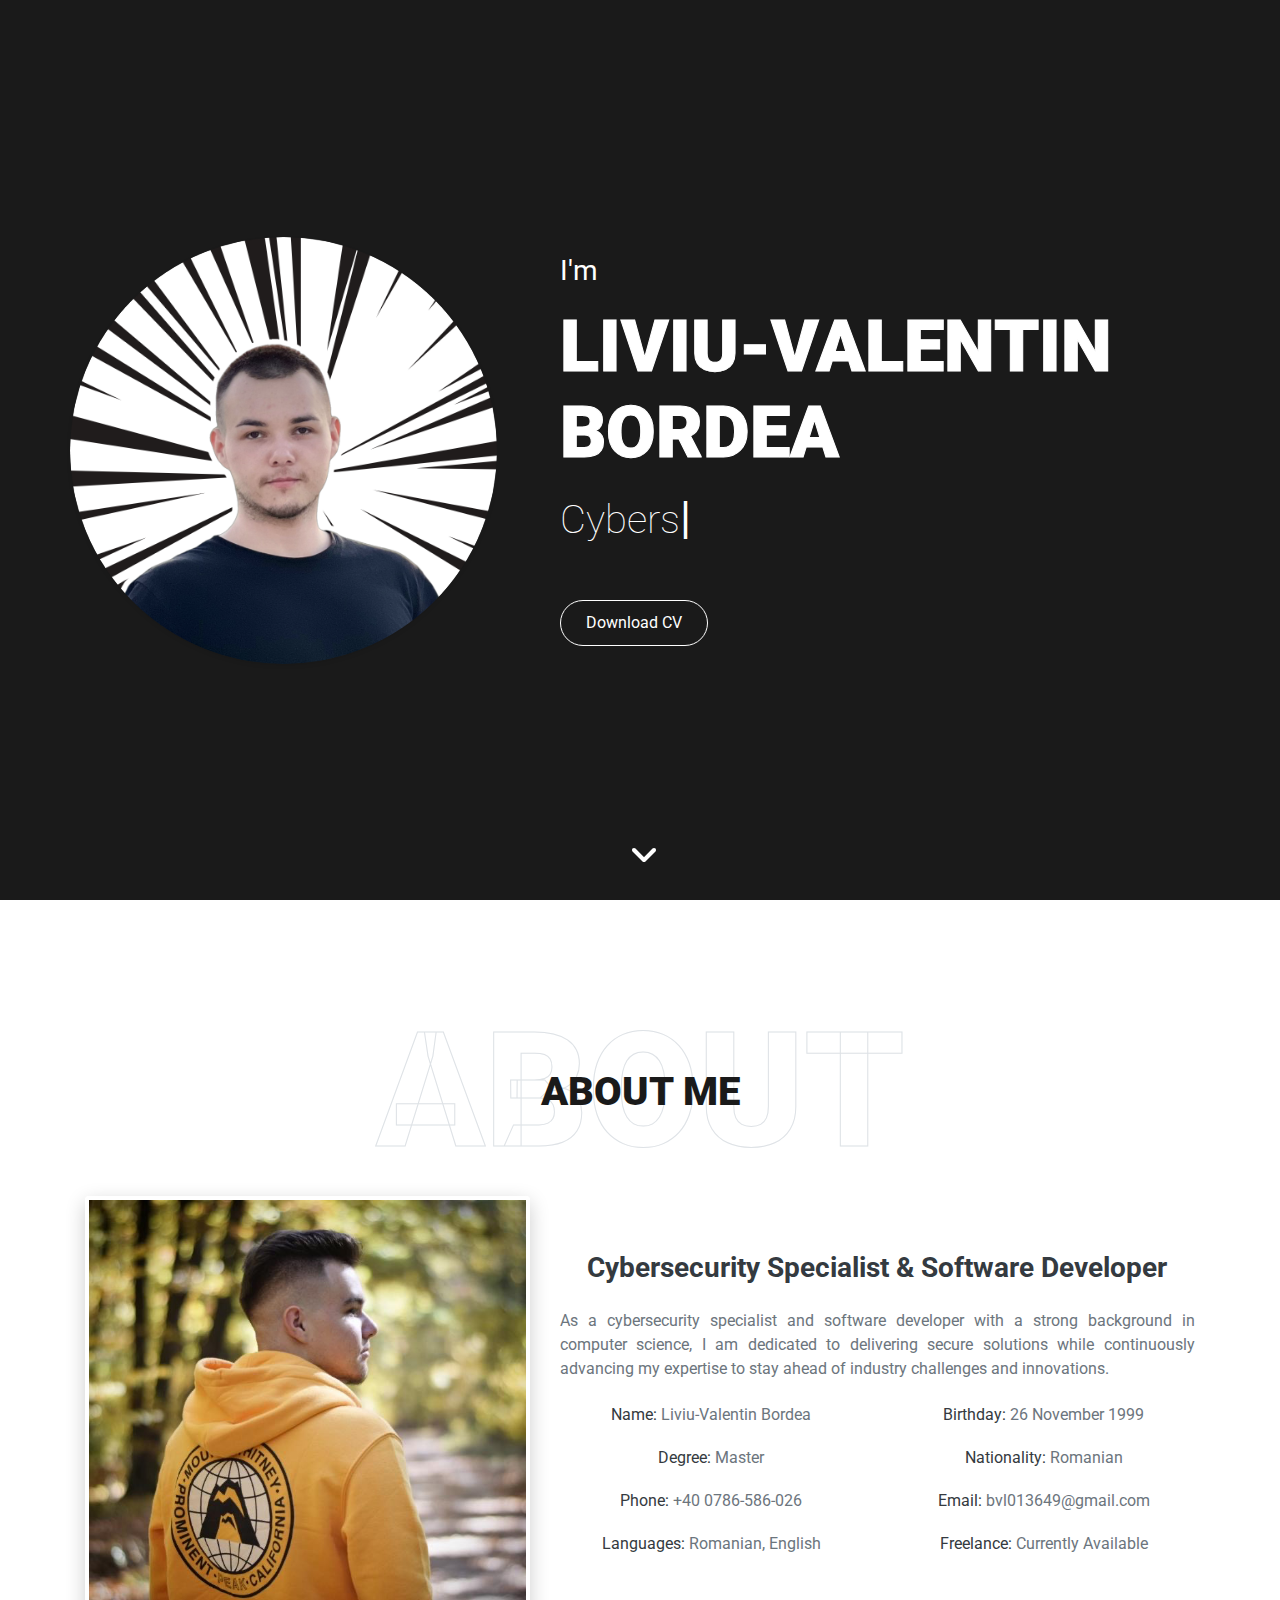
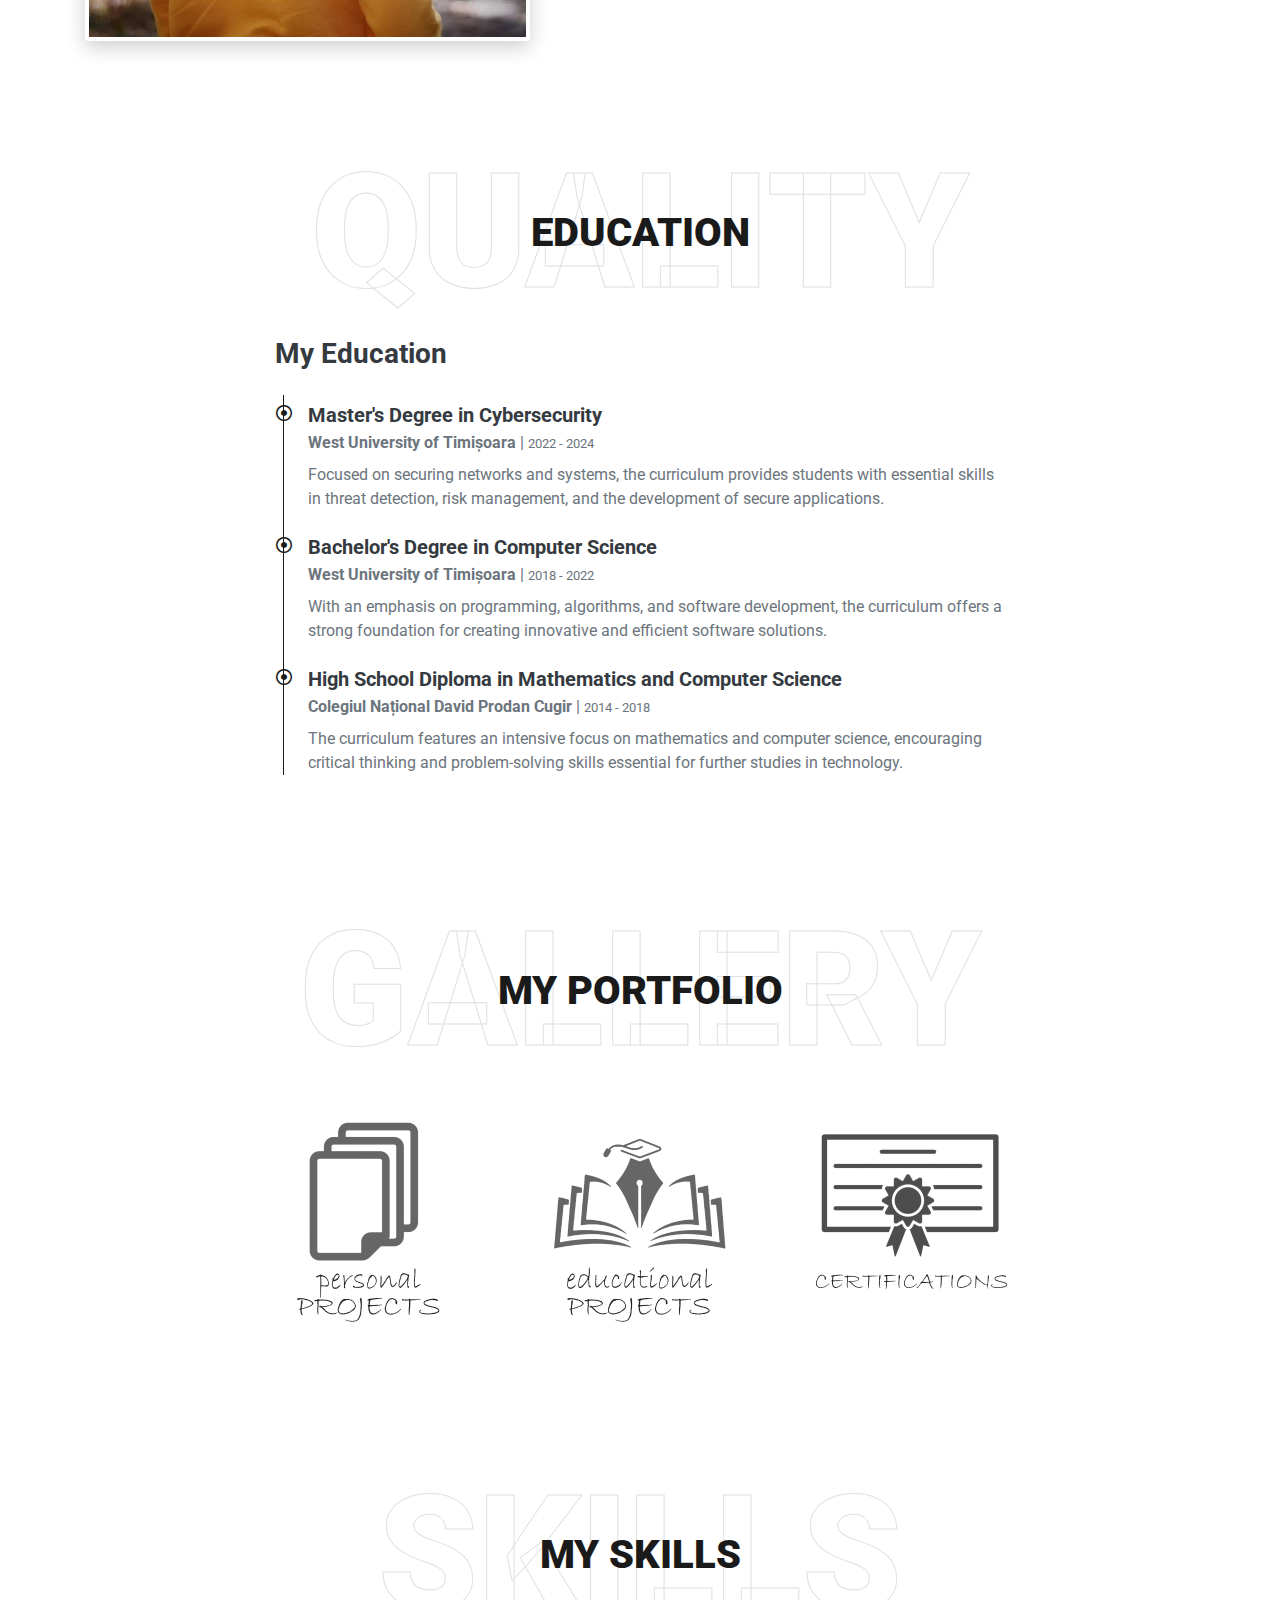
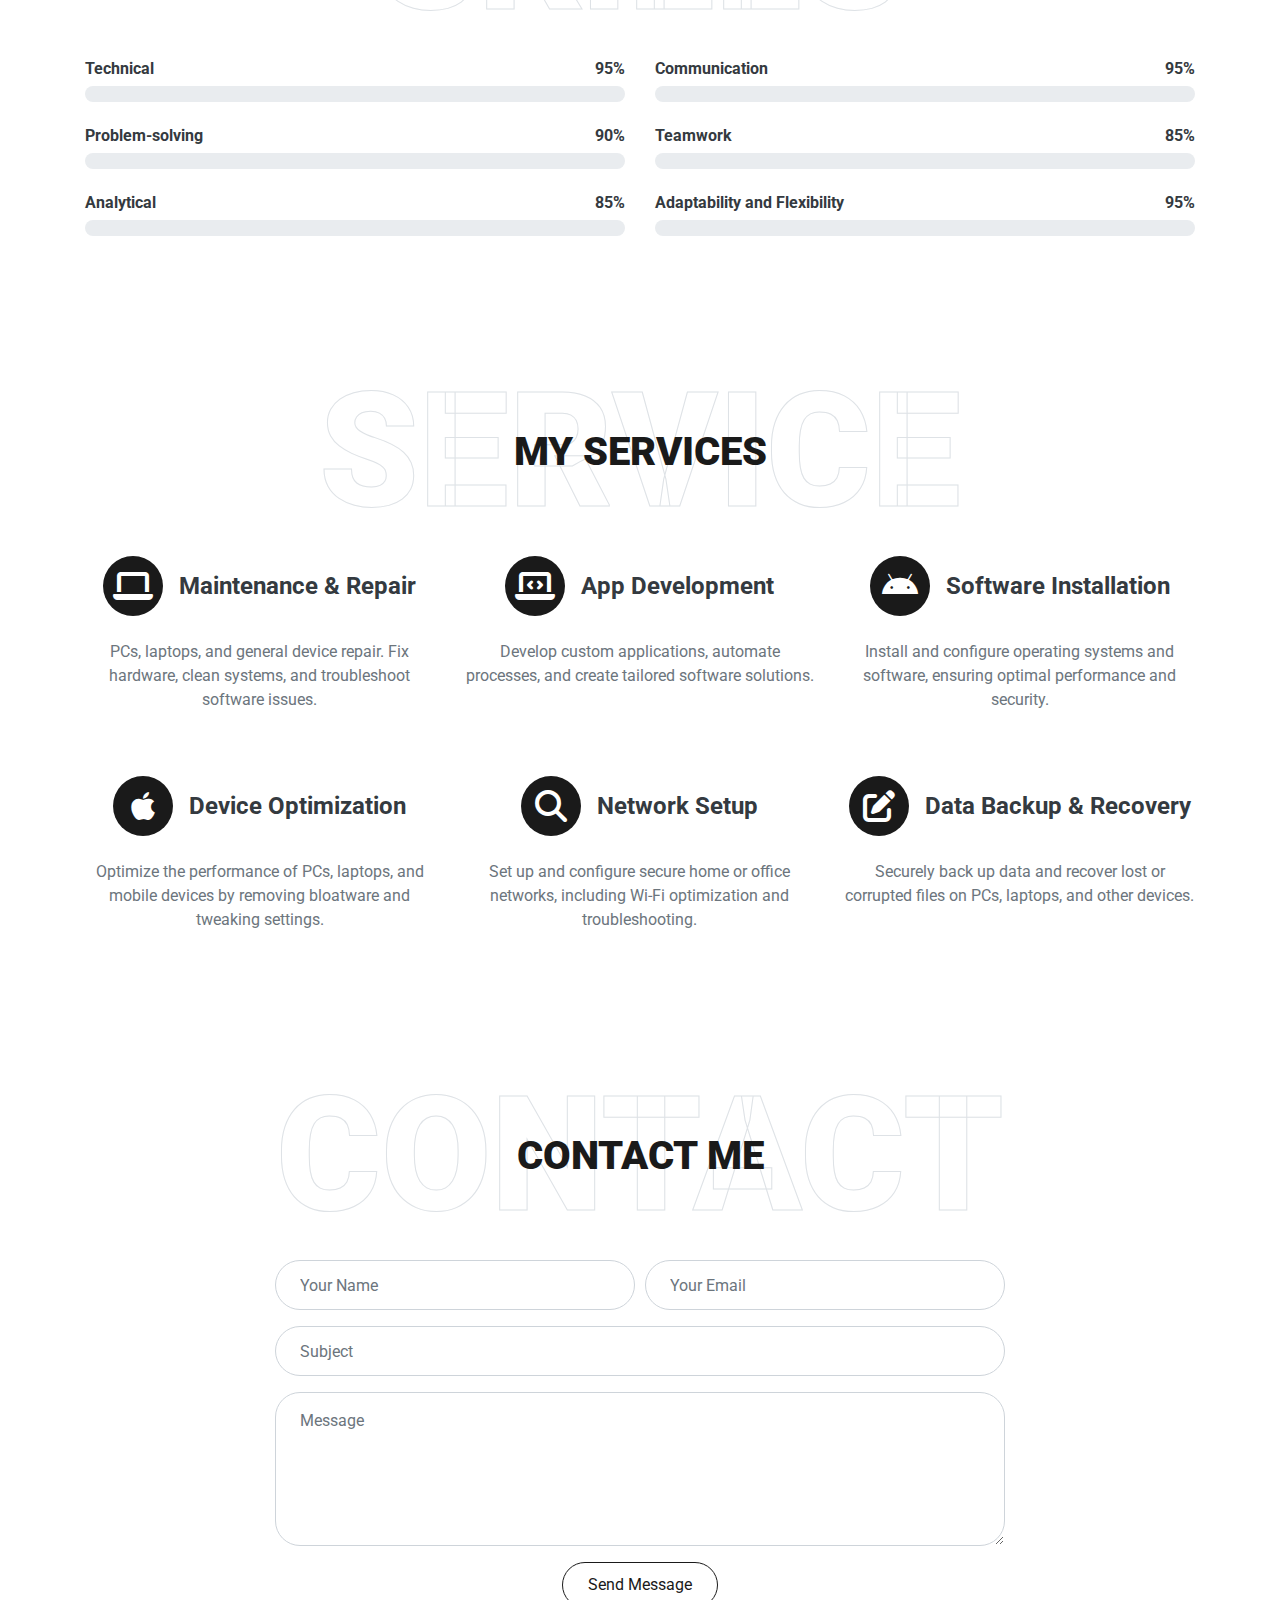
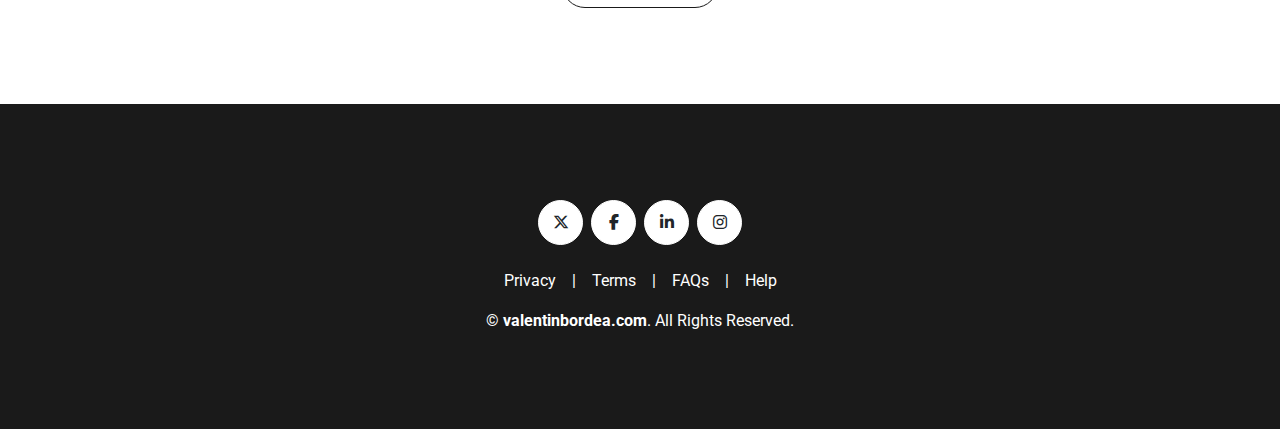
==== commit 50c41c59: "Huge update portfolio" ====
--- a/index.html
+++ b/index.html
@@ -144,7 +144,6 @@
     </div>
     <!-- Qualification End -->
 
-
     <!-- Portfolio Start -->
     <div class="container-fluid pt-5 pb-3" id="portfolio">
         <div class="container">
@@ -154,13 +153,18 @@
             </div>
             <div class="portfolio-scroll-container">
                 <div class="portfolio-scroll">
-                    <a href="projects.html?id=personal-projects" class="portfolio-item">
+                    <!-- Link to Personal Projects -->
+                    <a href="personal-projects.html" class="portfolio-item">
                         <img class="img-fluid rounded" src="img/personal-projects-thumbnail.jpg" alt="Personal Projects">
                     </a>
-                    <a href="projects.html?id=educational-projects" class="portfolio-item">
+
+                    <!-- Link to Educational Projects -->
+                    <a href="educational-projects.html" class="portfolio-item">
                         <img class="img-fluid rounded" src="img/educational-projects-thumbnail.jpg" alt="Educational Projects">
                     </a>
-                    <a href="projects.html?id=certifications" class="portfolio-item">
+
+                    <!-- Link to Certifications -->
+                    <a href="certifications.html" class="portfolio-item">
                         <img class="img-fluid rounded" src="img/certifications-thumbnail.jpg" alt="Certifications">
                     </a>
                 </div>
--- a/css/style.css
+++ b/css/style.css
@@ -10052,4 +10052,52 @@
   }
 }
 
-
+/* Centering the images */
+.certification-image {
+  display: block;
+  margin: 0 auto;  /* This centers the image horizontally */
+  max-width: 100%;  /* Prevents images from exceeding container width */
+  height: auto;  /* Ensures aspect ratio is maintained */
+}
+
+/* Optional: Style for the certification list container */
+.certification-list {
+  text-align: center;  /* Centers the content */
+  margin: 20px 0;  /* Adds spacing around the images */
+}
+
+/* Center images */
+.certification-image {
+  display: block;
+  margin: 0 auto; /* Centers the image horizontally */
+  max-width: 100%; /* Ensures image doesn't overflow container */
+  height: auto; /* Maintains aspect ratio */
+}
+
+/* Center the text for certification items */
+.certification-item {
+  text-align: center;
+  margin-bottom: 30px; /* Adds space between certifications */
+}
+
+/* Optional: Style for the container */
+.container {
+  text-align: center;
+}
+/* Certification Image Styling */
+.certification-image {
+  display: block;
+  margin: 20px auto;
+  width: 80%; /* Adjust the width as needed */
+  max-width: 400px; /* Limit the maximum size */
+  border: 5px solid #f0f0f0; /* Light border for the frame */
+  border-radius: 10px; /* Rounded corners */
+  box-shadow: 0 4px 8px rgba(0, 0, 0, 0.1); /* Soft shadow */
+  transition: transform 0.3s ease, box-shadow 0.3s ease;
+}
+
+.certification-image:hover {
+  transform: scale(1.05); /* Slight zoom effect on hover */
+  box-shadow: 0 6px 12px rgba(0, 0, 0, 0.15); /* Enhanced shadow on hover */
+}
+
